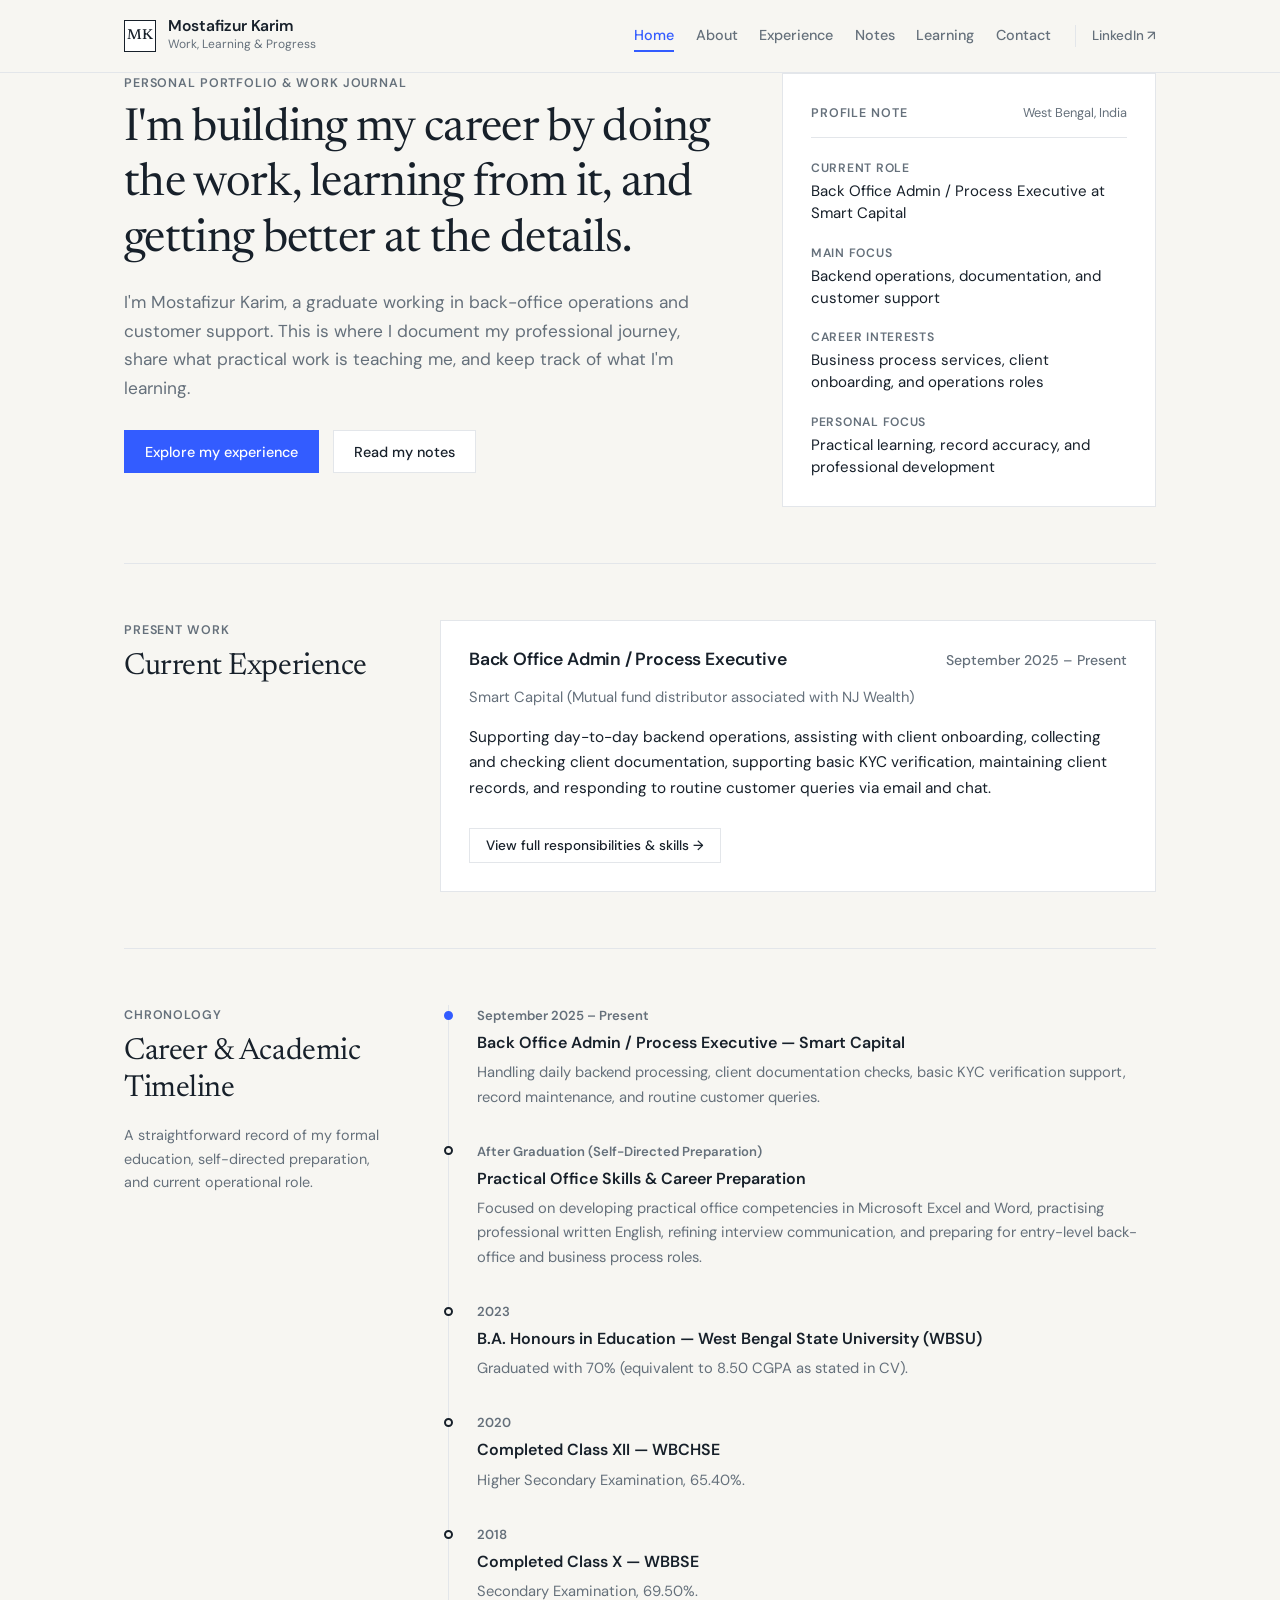
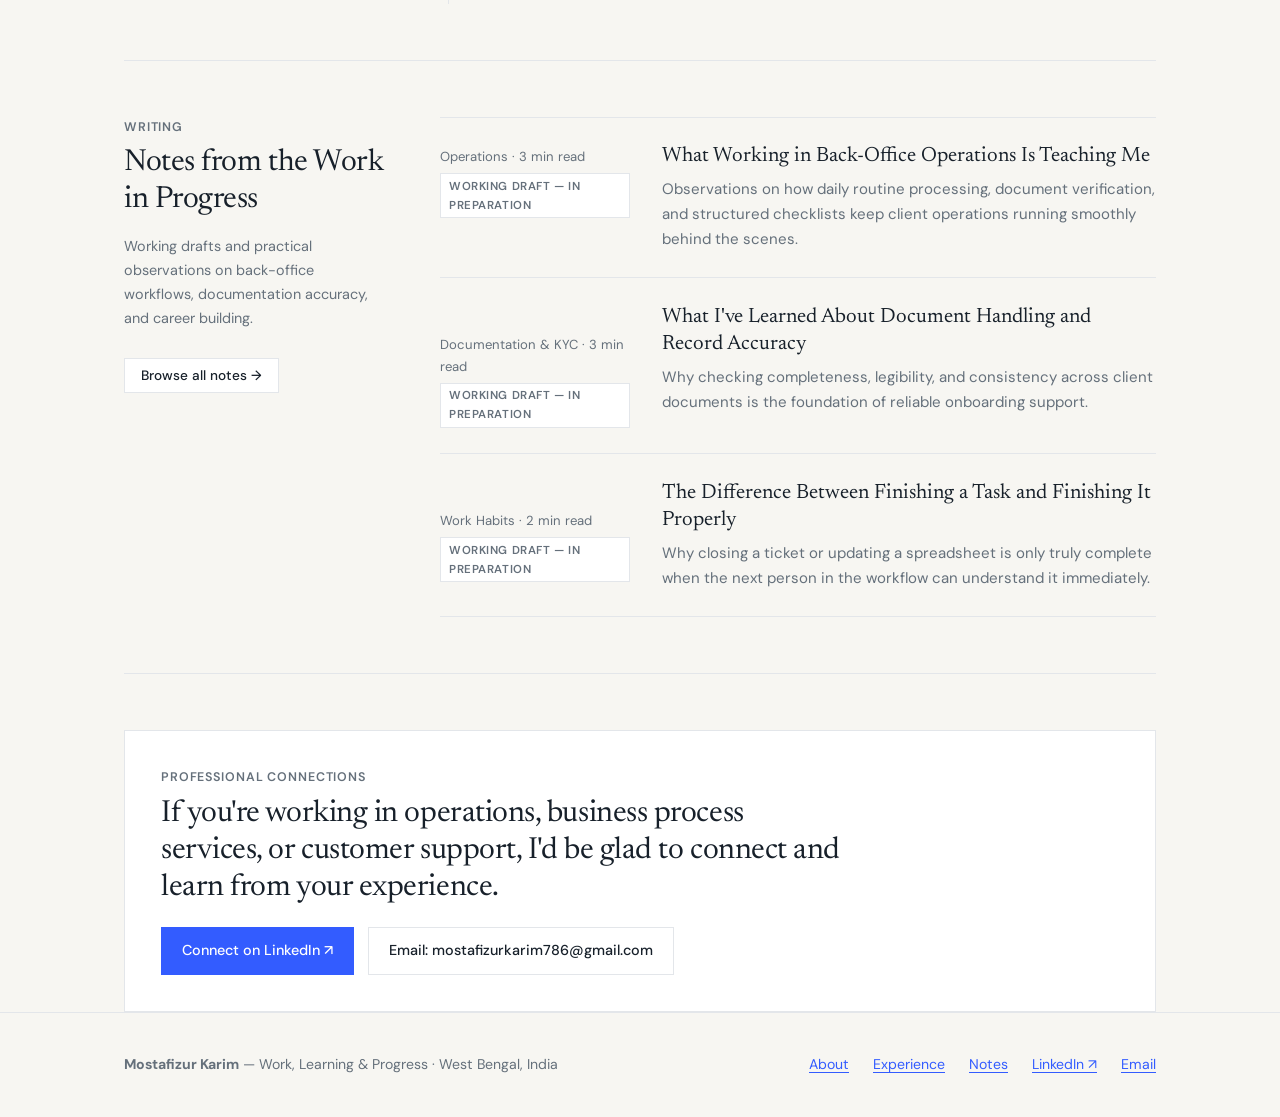
==== index.html @ c67b6f8f "Create index.html" ====
<!DOCTYPE html>
<html lang="en">
<head>
  <meta charset="UTF-8">
  <meta name="viewport" content="width=device-width, initial-scale=1.0">
  <title>Mostafizur Karim | Work, Learning & Progress</title>
  <meta name="description" content="Personal portfolio, career journal, and learning log of Mostafizur Karim — Back Office Admin & Process Executive specializing in backend operations, documentation, KYC support, and customer communication.">
  
  <!-- Open Graph / Social Sharing Metadata -->
  <meta property="og:type" content="website">
  <meta property="og:title" content="Mostafizur Karim | Work, Learning & Progress">
  <meta property="og:description" content="Building a career through practical work, continuous learning, and attention to detail in back-office operations and customer support.">
  <meta name="author" content="Mostafizur Karim">

  <!-- Editorial Typography: DM Sans (UI/Body) & Newsreader (Editorial Headings) -->
  <link rel="preconnect" href="https://fonts.googleapis.com">
  <link rel="preconnect" href="https://fonts.gstatic.com" crossorigin>
  <link href="https://fonts.googleapis.com/css2?family=DM+Sans:ital,opsz,wght@0,9..40,400;0,9..40,500;0,9..40,600;1,9..40,400&family=Newsreader:ital,opsz,wght@0,6..72,400;0,6..72,500;1,6..72,400&display=swap" rel="stylesheet">

  <style>
    /* ==========================================================================
       1. DESIGN SYSTEM & TOKENS
       ========================================================================== */
    :root {
      --bg-paper: #F7F6F2;
      --surface-white: #FFFFFF;
      --ink-primary: #17202A;
      --ink-muted: #65707B;
      --accent-cobalt: #335CFF;
      --accent-cobalt-hover: #2447D4;
      --border-subtle: #E3E6EA;

      --font-sans: 'DM Sans', -apple-system, BlinkMacSystemFont, "Segoe UI", Roboto, sans-serif;
      --font-serif: 'Newsreader', Georgia, Cambria, "Times New Roman", serif;

      --max-width-grid: 1080px;
      --max-width-prose: 660px;
    }

    *, *::before, *::after {
      box-sizing: border-box;
      margin: 0;
      padding: 0;
    }

    html {
      font-size: 16px;
      scroll-behavior: smooth;
      background-color: var(--bg-paper);
      color: var(--ink-primary);
      font-family: var(--font-sans);
      line-height: 1.65;
      -webkit-font-smoothing: antialiased;
    }

    @media (prefers-reduced-motion: reduce) {
      html { scroll-behavior: auto; }
      *, *::before, *::after { transition: none !important; animation: none !important; }
    }

    body {
      min-height: 100vh;
      display: flex;
      flex-direction: column;
    }

    /* ==========================================================================
       2. TYPOGRAPHY & HIERARCHY
       ========================================================================== */
    h1, h2, h3, .serif-heading {
      font-family: var(--font-serif);
      font-weight: 400;
      color: var(--ink-primary);
      line-height: 1.22;
      letter-spacing: -0.015em;
    }

    h1 {
      font-size: clamp(2rem, 3.8vw, 2.85rem);
      margin-bottom: 1.25rem;
    }

    h2 {
      font-size: clamp(1.45rem, 2.5vw, 1.9rem);
      margin-bottom: 1rem;
    }

    h3 {
      font-family: var(--font-sans);
      font-size: 1.1rem;
      font-weight: 600;
      letter-spacing: -0.01em;
      margin-bottom: 0.5rem;
    }

    p {
      margin-bottom: 1.2rem;
      color: var(--ink-primary);
    }

    .text-muted {
      color: var(--ink-muted);
    }

    .meta-label {
      font-family: var(--font-sans);
      font-size: 0.78rem;
      font-weight: 600;
      text-transform: uppercase;
      letter-spacing: 0.07em;
      color: var(--ink-muted);
      display: block;
      margin-bottom: 0.5rem;
    }

    a {
      color: var(--accent-cobalt);
      text-decoration: underline;
      text-underline-offset: 3px;
      text-decoration-thickness: 1px;
      transition: color 0.15s ease;
    }

    a:hover, a:focus-visible {
      color: var(--accent-cobalt-hover);
    }

    /* ==========================================================================
       3. LAYOUT & EDITORIAL GRID
       ========================================================================== */
    .container {
      width: 100%;
      max-width: var(--max-width-grid);
      margin: 0 auto;
      padding: 0 1.5rem;
    }

    .prose-container {
      max-width: var(--max-width-prose);
    }

    .section-divider {
      border: 0;
      border-top: 1px solid var(--border-subtle);
      margin: 3.5rem 0;
    }

    .editorial-grid-2col {
      display: grid;
      grid-template-columns: 1fr;
      gap: 2.5rem;
    }

    .editorial-asymmetric {
      display: grid;
      grid-template-columns: 1fr;
      gap: 2rem;
    }

    @media (min-width: 820px) {
      .editorial-grid-2col {
        grid-template-columns: 1.35fr 0.85fr;
        gap: 4rem;
        align-items: start;
      }
      .editorial-asymmetric {
        grid-template-columns: 260px 1fr;
        gap: 3.5rem;
      }
    }

    /* ==========================================================================
       4. HEADER & NAVIGATION
       ========================================================================== */
    .site-header {
      border-bottom: 1px solid var(--border-subtle);
      background-color: var(--bg-paper);
      position: sticky;
      top: 0;
      z-index: 50;
    }

    .nav-wrapper {
      display: flex;
      align-items: center;
      justify-content: space-between;
      height: 4.5rem;
    }

    .wordmark {
      display: flex;
      align-items: center;
      gap: 0.75rem;
      text-decoration: none;
      color: var(--ink-primary);
    }

    .wordmark-monogram {
      width: 2rem;
      height: 2rem;
      border: 1px solid var(--ink-primary);
      display: inline-flex;
      align-items: center;
      justify-content: center;
      font-family: var(--font-serif);
      font-size: 0.9rem;
      font-weight: 500;
      background-color: var(--surface-white);
      color: var(--ink-primary);
    }

    .wordmark-text {
      display: flex;
      flex-direction: column;
    }

    .wordmark-name {
      font-weight: 600;
      font-size: 0.98rem;
      line-height: 1.1;
      color: var(--ink-primary);
    }

    .wordmark-sub {
      font-size: 0.75rem;
      color: var(--ink-muted);
    }

    .primary-nav {
      display: flex;
      align-items: center;
      gap: 1.5rem;
    }

    .nav-list {
      display: flex;
      list-style: none;
      gap: 1.35rem;
      align-items: center;
    }

    .nav-link {
      background: none;
      border: none;
      font-family: var(--font-sans);
      font-size: 0.9rem;
      font-weight: 500;
      color: var(--ink-muted);
      cursor: pointer;
      padding: 0.35rem 0;
      text-decoration: none;
      border-bottom: 2px solid transparent;
      transition: color 0.15s ease, border-color 0.15s ease;
    }

    .nav-link:hover,
    .nav-link:focus-visible {
      color: var(--ink-primary);
    }

    .nav-link.active {
      color: var(--accent-cobalt);
      border-bottom-color: var(--accent-cobalt);
    }

    .nav-external {
      font-size: 0.84rem;
      font-weight: 500;
      color: var(--ink-muted);
      text-decoration: none;
      padding-left: 1rem;
      border-left: 1px solid var(--border-subtle);
    }

    .nav-external:hover {
      color: var(--accent-cobalt);
    }

    .mobile-menu-btn {
      display: none;
      background: transparent;
      border: 1px solid var(--border-subtle);
      padding: 0.45rem 0.75rem;
      font-family: var(--font-sans);
      font-size: 0.85rem;
      color: var(--ink-primary);
      cursor: pointer;
      background-color: var(--surface-white);
    }

    @media (max-width: 819px) {
      .mobile-menu-btn {
        display: inline-block;
      }
      .primary-nav {
        display: none;
        position: absolute;
        top: 4.5rem;
        left: 0;
        right: 0;
        background-color: var(--surface-white);
        border-bottom: 1px solid var(--border-subtle);
        padding: 1.25rem 1.5rem;
        flex-direction: column;
        align-items: flex-start;
        gap: 1rem;
      }
      .primary-nav.open {
        display: flex;
      }
      .nav-list {
        flex-direction: column;
        align-items: flex-start;
        gap: 0.75rem;
        width: 100%;
      }
      .nav-external {
        padding-left: 0;
        border-left: none;
        padding-top: 0.75rem;
        border-top: 1px solid var(--border-subtle);
        width: 100%;
      }
    }

    /* ==========================================================================
       5. BUTTONS & CONTROLS
       ========================================================================== */
    .btn-group {
      display: flex;
      flex-wrap: wrap;
      gap: 0.85rem;
      margin-top: 1.75rem;
    }

    .btn {
      display: inline-flex;
      align-items: center;
      justify-content: center;
      font-family: var(--font-sans);
      font-size: 0.9rem;
      font-weight: 500;
      padding: 0.7rem 1.25rem;
      cursor: pointer;
      text-decoration: none;
      border: 1px solid transparent;
      transition: background-color 0.15s ease, color 0.15s ease, border-color 0.15s ease;
    }

    .btn-primary {
      background-color: var(--accent-cobalt);
      color: var(--surface-white);
    }

    .btn-primary:hover, .btn-primary:focus-visible {
      background-color: var(--accent-cobalt-hover);
      color: var(--surface-white);
    }

    .btn-secondary {
      background-color: var(--surface-white);
      color: var(--ink-primary);
      border-color: var(--border-subtle);
    }

    .btn-secondary:hover, .btn-secondary:focus-visible {
      border-color: var(--ink-primary);
      color: var(--ink-primary);
    }

    /* ==========================================================================
       6. EDITORIAL COMPONENTS (PANELS, TIMELINES, LISTS)
       ========================================================================== */
    main {
      flex: 1;
      padding: 3.5rem 0 5rem;
    }

    .page-view {
      display: none;
    }

    .page-view.active {
      display: block;
    }

    /* Profile Note Panel (Hero Right Column) */
    .profile-note-panel {
      background-color: var(--surface-white);
      border: 1px solid var(--border-subtle);
      padding: 1.75rem;
    }

    .profile-note-header {
      display: flex;
      justify-content: space-between;
      align-items: baseline;
      border-bottom: 1px solid var(--border-subtle);
      padding-bottom: 0.85rem;
      margin-bottom: 1.25rem;
    }

    .definition-list {
      display: grid;
      gap: 1.1rem;
    }

    .definition-item dt {
      font-size: 0.76rem;
      text-transform: uppercase;
      letter-spacing: 0.06em;
      color: var(--ink-muted);
      font-weight: 600;
      margin-bottom: 0.2rem;
    }

    .definition-item dd {
      font-size: 0.94rem;
      color: var(--ink-primary);
      line-height: 1.45;
    }

    /* Timeline List */
    .timeline-list {
      list-style: none;
      border-left: 1px solid var(--border-subtle);
      margin-left: 0.5rem;
      padding-left: 1.75rem;
    }

    .timeline-item {
      position: relative;
      padding-bottom: 2rem;
    }

    .timeline-item:last-child {
      padding-bottom: 0;
    }

    .timeline-item::before {
      content: "";
      position: absolute;
      left: -2.06rem;
      top: 0.35rem;
      width: 9px;
      height: 9px;
      background-color: var(--bg-paper);
      border: 2px solid var(--ink-primary);
      border-radius: 50%;
    }

    .timeline-item.current::before {
      background-color: var(--accent-cobalt);
      border-color: var(--accent-cobalt);
    }

    .timeline-period {
      font-size: 0.82rem;
      font-weight: 600;
      color: var(--ink-muted);
      display: block;
      margin-bottom: 0.2rem;
    }

    .timeline-title {
      font-weight: 600;
      font-size: 1rem;
      color: var(--ink-primary);
      margin-bottom: 0.25rem;
    }

    /* Editorial Article / Note List */
    .editorial-list {
      list-style: none;
      border-top: 1px solid var(--border-subtle);
    }

    .editorial-list-item {
      border-bottom: 1px solid var(--border-subtle);
      padding: 1.6rem 0;
      display: grid;
      grid-template-columns: 1fr;
      gap: 0.5rem;
    }

    @media (min-width: 720px) {
      .editorial-list-item {
        grid-template-columns: 190px 1fr;
        gap: 2rem;
        align-items: baseline;
      }
    }

    .note-meta {
      font-size: 0.82rem;
      color: var(--ink-muted);
    }

    .status-badge {
      display: inline-block;
      font-size: 0.72rem;
      font-weight: 600;
      text-transform: uppercase;
      letter-spacing: 0.05em;
      padding: 0.15rem 0.5rem;
      border: 1px solid var(--border-subtle);
      background-color: var(--surface-white);
      color: var(--ink-muted);
      margin-top: 0.35rem;
    }

    .note-title-btn {
      background: none;
      border: none;
      padding: 0;
      text-align: left;
      font-family: var(--font-serif);
      font-size: 1.3rem;
      color: var(--ink-primary);
      cursor: pointer;
      line-height: 1.3;
      margin-bottom: 0.45rem;
      display: inline-block;
    }

    .note-title-btn:hover {
      color: var(--accent-cobalt);
      text-decoration: underline;
      text-underline-offset: 3px;
    }

    /* Structured Grid for Experience Responsibilities */
    .responsibility-grid {
      display: grid;
      grid-template-columns: 1fr;
      gap: 1.25rem;
      margin-top: 1.5rem;
    }

    @media (min-width: 700px) {
      .responsibility-grid {
        grid-template-columns: 1fr 1fr;
      }
    }

    .responsibility-box {
      background-color: var(--surface-white);
      border: 1px solid var(--border-subtle);
      padding: 1.5rem;
    }

    .responsibility-box ul {
      padding-left: 1.1rem;
      margin-top: 0.65rem;
      color: var(--ink-primary);
      font-size: 0.94rem;
    }

    .responsibility-box li {
      margin-bottom: 0.4rem;
    }

    /* Skills Matrix (No Arbitrary Progress Bars) */
    .skills-table {
      width: 100%;
      border-collapse: collapse;
      border-top: 1px solid var(--border-subtle);
      margin-top: 1rem;
    }

    .skills-table th,
    .skills-table td {
      text-align: left;
      padding: 1rem 0;
      border-bottom: 1px solid var(--border-subtle);
      vertical-align: top;
      font-size: 0.95rem;
    }

    .skills-table th {
      width: 32%;
      font-weight: 600;
      color: var(--ink-primary);
      padding-right: 1.5rem;
    }

    /* Learning Log Entries */
    .log-entry {
      background-color: var(--surface-white);
      border: 1px solid var(--border-subtle);
      padding: 1.5rem;
      margin-bottom: 1.25rem;
    }

    .log-entry-header {
      display: flex;
      flex-wrap: wrap;
      justify-content: space-between;
      gap: 0.5rem;
      border-bottom: 1px solid var(--border-subtle);
      padding-bottom: 0.75rem;
      margin-bottom: 1rem;
    }

    /* Footer */
    .site-footer {
      border-top: 1px solid var(--border-subtle);
      padding: 2.5rem 0;
      font-size: 0.88rem;
      color: var(--ink-muted);
      background-color: var(--bg-paper);
    }

    .footer-inner {
      display: flex;
      flex-wrap: wrap;
      justify-content: space-between;
      align-items: center;
      gap: 1rem;
    }

    .footer-links {
      display: flex;
      gap: 1.5rem;
      list-style: none;
    }
  </style>
</head>
<body>

  <!-- ========================================================================
       TOP NAVIGATION
       ======================================================================== -->
  <header class="site-header">
    <div class="container nav-wrapper">
      <a href="#home" class="wordmark" onclick="navigateTo('home', event)">
        <span class="wordmark-monogram" aria-hidden="true">MK</span>
        <span class="wordmark-text">
          <span class="wordmark-name">Mostafizur Karim</span>
          <span class="wordmark-sub">Work, Learning &amp; Progress</span>
        </span>
      </a>

      <button class="mobile-menu-btn" id="mobileMenuBtn" aria-expanded="false" aria-controls="primaryNav">
        Menu
      </button>

      <nav class="primary-nav" id="primaryNav" aria-label="Main Navigation">
        <ul class="nav-list">
          <li><button class="nav-link active" data-target="home" onclick="navigateTo('home')">Home</button></li>
          <li><button class="nav-link" data-target="about" onclick="navigateTo('about')">About</button></li>
          <li><button class="nav-link" data-target="experience" onclick="navigateTo('experience')">Experience</button></li>
          <li><button class="nav-link" data-target="notes" onclick="navigateTo('notes')">Notes</button></li>
          <li><button class="nav-link" data-target="learning" onclick="navigateTo('learning')">Learning</button></li>
          <li><button class="nav-link" data-target="contact" onclick="navigateTo('contact')">Contact</button></li>
        </ul>
        <a href="https://www.linkedin.com/in/mostafizurx/" target="_blank" rel="noopener noreferrer" class="nav-external">
          LinkedIn &#8599;
        </a>
      </nav>
    </div>
  </header>

  <main class="container">

    <!-- ======================================================================
         1. HOMEPAGE VIEW
         ====================================================================== -->
    <section id="view-home" class="page-view active" aria-labelledby="home-heading">
      <div class="editorial-grid-2col">
        <div>
          <span class="meta-label">Personal Portfolio &amp; Work Journal</span>
          <h1 id="home-heading">I'm building my career by doing the work, learning from it, and getting better at the details.</h1>
          <p class="text-muted" style="font-size: 1.08rem;">
            I'm Mostafizur Karim, a graduate working in back-office operations and customer support. This is where I document my professional journey, share what practical work is teaching me, and keep track of what I'm learning.
          </p>
          <div class="btn-group">
            <button class="btn btn-primary" onclick="navigateTo('experience')">Explore my experience</button>
            <button class="btn btn-secondary" onclick="navigateTo('notes')">Read my notes</button>
          </div>
        </div>

        <!-- Current Focus Panel -->
        <aside class="profile-note-panel" aria-label="Current Professional Focus">
          <div class="profile-note-header">
            <span class="meta-label" style="margin-bottom: 0;">Profile Note</span>
            <span style="font-size: 0.8rem; color: var(--ink-muted);">West Bengal, India</span>
          </div>
          <dl class="definition-list">
            <div class="definition-item">
              <dt>Current Role</dt>
              <dd>Back Office Admin / Process Executive at Smart Capital</dd>
            </div>
            <div class="definition-item">
              <dt>Main Focus</dt>
              <dd>Backend operations, documentation, and customer support</dd>
            </div>
            <div class="definition-item">
              <dt>Career Interests</dt>
              <dd>Business process services, client onboarding, and operations roles</dd>
            </div>
            <div class="definition-item">
              <dt>Personal Focus</dt>
              <dd>Practical learning, record accuracy, and professional development</dd>
            </div>
          </dl>
        </aside>
      </div>

      <hr class="section-divider">

      <!-- Experience Preview -->
      <div class="editorial-asymmetric">
        <div>
          <span class="meta-label">Present Work</span>
          <h2>Current Experience</h2>
        </div>
        <div>
          <div style="background: var(--surface-white); border: 1px solid var(--border-subtle); padding: 1.75rem;">
            <div style="display: flex; justify-content: space-between; flex-wrap: wrap; gap: 0.5rem; margin-bottom: 0.75rem;">
              <h3 style="margin-bottom: 0;">Back Office Admin / Process Executive</h3>
              <span class="text-muted" style="font-size: 0.88rem; font-weight: 500;">September 2025 – Present</span>
            </div>
            <p class="text-muted" style="font-size: 0.92rem; margin-bottom: 1rem;">
              Smart Capital (Mutual fund distributor associated with NJ Wealth)
            </p>
            <p style="font-size: 0.96rem;">
              Supporting day-to-day backend operations, assisting with client onboarding, collecting and checking client documentation, supporting basic KYC verification, maintaining client records, and responding to routine customer queries via email and chat.
            </p>
            <button class="btn btn-secondary" style="margin-top: 0.5rem; padding: 0.5rem 1rem; font-size: 0.85rem;" onclick="navigateTo('experience')">
              View full responsibilities &amp; skills &rarr;
            </button>
          </div>
        </div>
      </div>

      <hr class="section-divider">

      <!-- Career & Learning Timeline -->
      <div class="editorial-asymmetric">
        <div>
          <span class="meta-label">Chronology</span>
          <h2>Career &amp; Academic Timeline</h2>
          <p class="text-muted" style="font-size: 0.9rem;">
            A straightforward record of my formal education, self-directed preparation, and current operational role.
          </p>
        </div>
        <div>
          <ol class="timeline-list">
            <li class="timeline-item current">
              <span class="timeline-period">September 2025 – Present</span>
              <div class="timeline-title">Back Office Admin / Process Executive — Smart Capital</div>
              <p class="text-muted" style="font-size: 0.92rem; margin-bottom: 0;">
                Handling daily backend processing, client documentation checks, basic KYC verification support, record maintenance, and routine customer queries.
              </p>
            </li>
            <li class="timeline-item">
              <span class="timeline-period">After Graduation (Self-Directed Preparation)</span>
              <div class="timeline-title">Practical Office Skills &amp; Career Preparation</div>
              <p class="text-muted" style="font-size: 0.92rem; margin-bottom: 0;">
                Focused on developing practical office competencies in Microsoft Excel and Word, practising professional written English, refining interview communication, and preparing for entry-level back-office and business process roles.
              </p>
            </li>
            <li class="timeline-item">
              <span class="timeline-period">2023</span>
              <div class="timeline-title">B.A. Honours in Education — West Bengal State University (WBSU)</div>
              <p class="text-muted" style="font-size: 0.92rem; margin-bottom: 0;">
                Graduated with 70% (equivalent to 8.50 CGPA as stated in CV).
              </p>
            </li>
            <li class="timeline-item">
              <span class="timeline-period">2020</span>
              <div class="timeline-title">Completed Class XII — WBCHSE</div>
              <p class="text-muted" style="font-size: 0.92rem; margin-bottom: 0;">
                Higher Secondary Examination, 65.40%.
              </p>
            </li>
            <li class="timeline-item">
              <span class="timeline-period">2018</span>
              <div class="timeline-title">Completed Class X — WBBSE</div>
              <p class="text-muted" style="font-size: 0.92rem; margin-bottom: 0;">
                Secondary Examination, 69.50%.
              </p>
            </li>
          </ol>
        </div>
      </div>

      <hr class="section-divider">

      <!-- Latest Working Notes Preview -->
      <div class="editorial-asymmetric">
        <div>
          <span class="meta-label">Writing</span>
          <h2>Notes from the Work in Progress</h2>
          <p class="text-muted" style="font-size: 0.9rem;">
            Working drafts and practical observations on back-office workflows, documentation accuracy, and career building.
          </p>
          <button class="btn btn-secondary" style="margin-top: 0.5rem; padding: 0.5rem 1rem; font-size: 0.85rem;" onclick="navigateTo('notes')">
            Browse all notes &rarr;
          </button>
        </div>
        <div>
          <ul class="editorial-list" id="home-notes-list"></ul>
        </div>
      </div>

      <hr class="section-divider">

      <!-- Closing Invitation -->
      <div style="background: var(--surface-white); border: 1px solid var(--border-subtle); padding: 2.25rem;">
        <span class="meta-label">Professional Connections</span>
        <h2 style="max-width: 680px; margin-bottom: 0.85rem;">
          If you're working in operations, business process services, or customer support, I'd be glad to connect and learn from your experience.
        </h2>
        <div class="btn-group" style="margin-top: 1.25rem;">
          <a href="https://www.linkedin.com/in/mostafizurx/" target="_blank" rel="noopener noreferrer" class="btn btn-primary">
            Connect on LinkedIn &#8599;
          </a>
          <a href="mailto:mostafizurkarim786@gmail.com" class="btn btn-secondary">
            Email: mostafizurkarim786@gmail.com
          </a>
        </div>
      </div>
    </section>

    <!-- ======================================================================
         2. ABOUT PAGE VIEW
         ====================================================================== -->
    <section id="view-about" class="page-view" aria-labelledby="about-heading">
      <div class="prose-container">
        <span class="meta-label">About &amp; Career Story</span>
        <h1 id="about-heading">Building a career through practical work, continuous learning, and attention to detail.</h1>
        <p class="text-muted" style="font-size: 1.08rem; border-left: 2px solid var(--accent-cobalt); padding-left: 1rem; margin: 1.75rem 0;">
          "I am building my career through practical work, continuous learning, and attention to detail. My journey is still developing, and I want to document it honestly."
        </p>

        <h2 style="margin-top: 2.5rem;">Where I Started</h2>
        <p>
          I grew up and studied in West Bengal, India. I completed my Class X board examinations under WBBSE in 2018 (69.50%) and my Class XII examinations under WBCHSE in 2020 (65.40%). In 2023, I graduated with a B.A. Honours in Education from West Bengal State University (WBSU), achieving 70% (equivalent to an 8.50 CGPA as stated on my CV).
        </p>
        <p>
          Studying Education helped me understand how information is structured, explained, and communicated clearly. However, when I finished university, I knew that a degree alone does not automatically translate into workplace readiness. I needed practical, repeatable office skills that teams rely on every day.
        </p>

        <h2 style="margin-top: 2.25rem;">Learning Beyond the Classroom</h2>
        <p>
          After graduating in 2023, I used the time available to me to focus on practical self-improvement rather than waiting passively. I worked on strengthening my command of Microsoft Excel and Word, organising digital records, and improving my written and spoken professional English.
        </p>
        <p>
          I also spent time studying how entry-level operations and business process services roles function in practice—reworking my CV to reflect real capabilities, practising structured interview responses, and learning how to communicate clearly with recruiters and hiring managers.
        </p>

        <h2 style="margin-top: 2.25rem;">What Practical Work Has Taught Me</h2>
        <p>
          Since September 2025, I have been working as a Back Office Admin / Process Executive at Smart Capital, a mutual fund distributor associated with NJ Wealth. Working in a real operational environment has taught me lessons that only come from handling actual workflows:
        </p>
        <ul style="padding-left: 1.25rem; margin-bottom: 1.25rem;">
          <li style="margin-bottom: 0.5rem;"><strong>Accuracy prevents downstream delays:</strong> Checking a client's documentation or KYC details carefully the first time saves hours of follow-up corrections later.</li>
          <li style="margin-bottom: 0.5rem;"><strong>Consistency matters more than speed alone:</strong> Following standard operational procedures step by step ensures records stay reliable for the entire team.</li>
          <li style="margin-bottom: 0.5rem;"><strong>Clear, calm communication builds trust:</strong> When answering routine customer queries over email or chat, people value straightforward, accurate updates over complicated jargon.</li>
        </ul>

        <h2 style="margin-top: 2.25rem;">What I'm Working Towards</h2>
        <p>
          I am exploring opportunities in back-office operations, business process services (BPS), documentation verification, client onboarding, and customer support. My goal is to join an experienced operational team where I can contribute dependable daily execution, learn established enterprise workflows, and build a stable, long-term career.
        </p>
        <p>
          I created this website to document that process openly—so recruiters, hiring managers, and experienced professionals can see how I think, how I work, and what I am learning along the way.
        </p>
      </div>
    </section>

    <!-- ======================================================================
         3. EXPERIENCE & EDUCATION PAGE VIEW
         ====================================================================== -->
    <section id="view-experience" class="page-view" aria-labelledby="exp-heading">
      <span class="meta-label">Verified Record</span>
      <h1 id="exp-heading">Experience, Skills &amp; Education</h1>
      <p class="text-muted" style="max-width: 680px;">
        A factual overview of my current role, operational responsibilities, practical skills, and academic qualifications.
      </p>

      <hr class="section-divider">

      <!-- Current Role -->
      <div class="editorial-asymmetric">
        <div>
          <span class="meta-label">Current Role</span>
          <h2 style="font-size: 1.4rem;">Smart Capital</h2>
          <p class="text-muted" style="font-size: 0.9rem; margin-bottom: 0.4rem;">
            Mutual fund distributor associated with NJ Wealth
          </p>
          <p style="font-size: 0.88rem; font-weight: 600; color: var(--accent-cobalt);">
            September 2025 – Present
          </p>
        </div>

        <div>
          <h3 style="font-size: 1.3rem; font-family: var(--font-serif); font-weight: 400; margin-bottom: 0.75rem;">
            Back Office Admin / Process Executive
          </h3>
          <p class="text-muted">
            Supporting day-to-day backend administration, client onboarding workflows, documentation checks, and routine customer communication.
          </p>

          <div class="responsibility-grid">
            <div class="responsibility-box">
              <h3>Backend Operations</h3>
              <p class="text-muted" style="font-size: 0.88rem; margin-bottom: 0.5rem;">
                Routine processing and administrative support for the mutual fund distribution business.
              </p>
              <ul>
                <li>Supporting day-to-day backend operations and transaction processing workflows.</li>
                <li>Organising operational information and following established internal checklists.</li>
              </ul>
            </div>

            <div class="responsibility-box">
              <h3>Documentation &amp; Onboarding</h3>
              <p class="text-muted" style="font-size: 0.88rem; margin-bottom: 0.5rem;">
                Helping collect client documents and supporting basic KYC checks and onboarding processes.
              </p>
              <ul>
                <li>Assisting with new client onboarding steps.</li>
                <li>Collecting and checking client documentation for completeness and legibility.</li>
                <li>Supporting basic KYC verification requirements.</li>
              </ul>
            </div>

            <div class="responsibility-box">
              <h3>Customer Communication</h3>
              <p class="text-muted" style="font-size: 0.88rem; margin-bottom: 0.5rem;">
                Handling routine queries through email and chat.
              </p>
              <ul>
                <li>Responding to routine customer queries through email and chat channels.</li>
                <li>Providing clear status updates and basic documentation guidance.</li>
              </ul>
            </div>

            <div class="responsibility-box">
              <h3>Records &amp; Organisation</h3>
              <p class="text-muted" style="font-size: 0.88rem; margin-bottom: 0.5rem;">
                Maintaining and updating client information and records.
              </p>
              <ul>
                <li>Maintaining and updating accurate client records in internal sheets and systems.</li>
                <li>Cross-checking data entries to reduce discrepancies.</li>
              </ul>
            </div>
          </div>
        </div>
      </div>

      <hr class="section-divider">

      <!-- Anonymised Process Example -->
      <div class="editorial-asymmetric">
        <div>
          <span class="meta-label">Workflow Approach</span>
          <h2 style="font-size: 1.4rem;">How I Approach a Standard Verification Task</h2>
          <p class="text-muted" style="font-size: 0.86rem;">
            An anonymised illustration of how I organize routine onboarding and document checks.
          </p>
        </div>
        <div style="background: var(--surface-white); border: 1px solid var(--border-subtle); padding: 1.75rem;">
          <ol style="padding-left: 1.25rem; display: grid; gap: 0.9rem; font-size: 0.95rem;">
            <li>
              <strong>Initial Intake &amp; Checklist Review:</strong> When a new onboarding request arrives, I first verify that all required basic documents are attached before starting data entry.
            </li>
            <li>
              <strong>Detail Cross-Checking:</strong> I compare key fields (such as spelling of names, dates, and identification numbers) across submitted documents to ensure consistency for basic KYC support.
            </li>
            <li>
              <strong>Clear Follow-Up on Missing Items:</strong> If a document is unclear or incomplete, I note the exact missing requirement so the client can be informed clearly in a single email or chat message rather than multiple back-and-forth messages.
            </li>
            <li>
              <strong>Record Updating &amp; Filing:</strong> Once verified, I update the internal tracking record accurately so the next stage of processing can proceed smoothly.
            </li>
          </ol>
        </div>
      </div>

      <hr class="section-divider">

      <!-- Practical Skills & Languages -->
      <div class="editorial-asymmetric">
        <div>
          <span class="meta-label">Capabilities</span>
          <h2 style="font-size: 1.4rem;">Practical Skills &amp; Languages</h2>
        </div>
        <div>
          <table class="skills-table" aria-label="Practical Skills and Languages">
            <tbody>
              <tr>
                <th>Operations &amp; Processing</th>
                <td>Backend data processing, client onboarding support, following standard operational procedures.</td>
              </tr>
              <tr>
                <th>Documentation &amp; KYC</th>
                <td>Document handling and verification, basic KYC support, completeness and accuracy checks.</td>
              </tr>
              <tr>
                <th>Data &amp; Record Management</th>
                <td>Data entry, client record maintenance, information organisation.</td>
              </tr>
              <tr>
                <th>Customer Support</th>
                <td>Email and chat-based customer support for routine queries and status updates.</td>
              </tr>
              <tr>
                <th>Office Tools</th>
                <td>Microsoft Excel, Microsoft Word, general computer operations, and internet research.</td>
              </tr>
              <tr>
                <th>Languages</th>
                <td>
                  <strong>Bengali:</strong> Native &nbsp;|&nbsp;
                  <strong>English:</strong> Working proficiency &nbsp;|&nbsp;
                  <strong>Hindi:</strong> Conversational spoken Hindi
                </td>
              </tr>
            </tbody>
          </table>
        </div>
      </div>

      <hr class="section-divider">

      <!-- Education Section -->
      <div class="editorial-asymmetric">
        <div>
          <span class="meta-label">Academic Background</span>
          <h2 style="font-size: 1.4rem;">Education</h2>
        </div>
        <div>
          <table class="skills-table" aria-label="Academic Qualifications">
            <tbody>
              <tr>
                <th>2023 — B.A. Honours in Education</th>
                <td>
                  <strong>West Bengal State University (WBSU)</strong><br>
                  <span class="text-muted">Score: 70% (equivalent to 8.50 CGPA as stated in CV)</span>
                </td>
              </tr>
              <tr>
                <th>2020 — Class XII (Higher Secondary)</th>
                <td>
                  <strong>West Bengal Council of Higher Secondary Education (WBCHSE)</strong><br>
                  <span class="text-muted">Score: 65.40%</span>
                </td>
              </tr>
              <tr>
                <th>2018 — Class X (Secondary)</th>
                <td>
                  <strong>West Bengal Board of Secondary Education (WBBSE)</strong><br>
                  <span class="text-muted">Score: 69.50%</span>
                </td>
              </tr>
            </tbody>
          </table>
        </div>
      </div>
    </section>

    <!-- ======================================================================
         4. NOTES (BLOG) PAGE VIEW + READER VIEW
         ====================================================================== -->
    <section id="view-notes" class="page-view" aria-labelledby="notes-heading">
      <div id="notes-index-container">
        <span class="meta-label">Personal Blog</span>
        <h1 id="notes-heading">Notes from the Work in Progress</h1>
        <p class="text-muted" style="max-width: 660px;">
          Practical observations, lessons learned, and reflections on back-office operations, documentation accuracy, and early-career development.
        </p>

        <div style="background: var(--surface-white); border: 1px solid var(--border-subtle); padding: 1rem 1.25rem; margin: 1.5rem 0 2.25rem; font-size: 0.88rem; color: var(--ink-muted);">
          <strong>Editorial Transparency Note:</strong> This site is newly launched. The entries below are clearly marked as <em>Working Drafts</em> being prepared for publication. No client data or confidential workplace processes are ever shared here.
        </div>

        <ul class="editorial-list" id="full-notes-list"></ul>
      </div>

      <!-- Individual Article Reader View -->
      <article id="note-reader-container" class="prose-container" style="display: none;" aria-live="polite">
        <button class="btn btn-secondary" style="margin-bottom: 2rem; padding: 0.45rem 0.9rem; font-size: 0.85rem;" onclick="closeNoteReader()">
          &larr; Back to all notes
        </button>
        <div id="note-reader-content"></div>
      </article>
    </section>

    <!-- ======================================================================
         5. LEARNING LOG PAGE VIEW
         ====================================================================== -->
    <section id="view-learning" class="page-view" aria-labelledby="learning-heading">
      <div class="editorial-asymmetric">
        <div>
          <span class="meta-label">Continuous Improvement</span>
          <h1 id="learning-heading" style="font-size: 2rem;">Learning Log</h1>
          <p class="text-muted" style="font-size: 0.92rem;">
            Unlike the longer reflections in my Notes section, this log tracks short, practical entries on skills I am practising, lessons from daily work, and goals for the next stage of my career.
          </p>
        </div>
        <div id="learning-log-container"></div>
      </div>
    </section>

    <!-- ======================================================================
         6. CONTACT PAGE VIEW
         ====================================================================== -->
    <section id="view-contact" class="page-view" aria-labelledby="contact-heading">
      <div class="prose-container">
        <span class="meta-label">Get in Touch</span>
        <h1 id="contact-heading">Contact &amp; Professional Connections</h1>
        <p style="font-size: 1.08rem;">
          I'm open to meaningful professional conversations about back-office operations, business process services, documentation, and customer support. I'm also interested in learning from people with experience in these fields.
        </p>

        <div style="background: var(--surface-white); border: 1px solid var(--border-subtle); padding: 2rem; margin-top: 2rem;">
          <dl class="definition-list">
            <div class="definition-item">
              <dt>Email</dt>
              <dd style="font-size: 1.05rem; font-weight: 500;">
                <a href="mailto:mostafizurkarim786@gmail.com">mostafizurkarim786@gmail.com</a>
              </dd>
            </div>
            <div class="definition-item">
              <dt>LinkedIn</dt>
              <dd style="font-size: 1.05rem; font-weight: 500;">
                <a href="https://www.linkedin.com/in/mostafizurx/" target="_blank" rel="noopener noreferrer">
                  https://www.linkedin.com/in/mostafizurx/ &#8599;
                </a>
              </dd>
            </div>
            <div class="definition-item">
              <dt>Location</dt>
              <dd>West Bengal, India</dd>
            </div>
            <div class="definition-item">
              <dt>Roles of Interest</dt>
              <dd>Back-Office Operations, Business Process Services (BPS), Client Onboarding, Documentation Verification, and Customer Support.</dd>
            </div>
          </dl>
        </div>
      </div>
    </section>

  </main>

  <!-- ========================================================================
       SITE FOOTER
       ======================================================================== -->
  <footer class="site-footer">
    <div class="container footer-inner">
      <div>
        <strong>Mostafizur Karim</strong> &mdash; Work, Learning &amp; Progress · West Bengal, India
      </div>
      <ul class="footer-links">
        <li><a href="#about" onclick="navigateTo('about', event)">About</a></li>
        <li><a href="#experience" onclick="navigateTo('experience', event)">Experience</a></li>
        <li><a href="#notes" onclick="navigateTo('notes', event)">Notes</a></li>
        <li><a href="https://www.linkedin.com/in/mostafizurx/" target="_blank" rel="noopener noreferrer">LinkedIn &#8599;</a></li>
        <li><a href="mailto:mostafizurkarim786@gmail.com">Email</a></li>
      </ul>
    </div>
  </footer>

  <!-- ========================================================================
       CONTENT STORE & APPLICATION SCRIPT (DECOUPLED DATA + VIEW ROUTER)
       ======================================================================== -->
  <script>
    /**
     * 1. DECOUPLED BLOG / NOTES DATA
     * Honesty rule enforced: Clearly marked as Working Drafts without invented publication dates.
     */
    const NOTES_DATA = [
      {
        slug: "what-working-in-back-office-operations-is-teaching-me",
        title: "What Working in Back-Office Operations Is Teaching Me",
        status: "Working Draft — In Preparation",
        category: "Operations",
        readingTime: "3 min read",
        excerpt: "Observations on how daily routine processing, document verification, and structured checklists keep client operations running smoothly behind the scenes.",
        content: `
          <p>Before you work in a back-office role, it is easy to think of administration as simple data entry. Once you are actually responsible for checking documents, updating client records, and supporting onboarding, you realise how much depends on quiet consistency.</p>
          <h2>1. Every field in a record represents a real person's transaction</h2>
          <p>In mutual fund distribution support, a small spelling mismatch or an overlooked KYC requirement does not stay small—it delays onboarding and creates extra work for both the client and the team. Slowing down slightly to verify details on the first pass is always faster than fixing a rejected form later.</p>
          <h2>2. Clear checklists reduce mental fatigue</h2>
          <p>When handling multiple routine requests across email, chat, and document folders, relying on memory alone leads to mistakes. Following a repeatable verification sequence ensures the tenth file of the day gets the same attention as the first.</p>
        `
      },
      {
        slug: "what-ive-learned-about-document-handling-and-record-accuracy",
        title: "What I've Learned About Document Handling and Record Accuracy",
        status: "Working Draft — In Preparation",
        category: "Documentation & KYC",
        readingTime: "3 min read",
        excerpt: "Why checking completeness, legibility, and consistency across client documents is the foundation of reliable onboarding support.",
        content: `
          <p>Supporting basic KYC verification and client onboarding requires a very practical habit: looking at documents with a calm, methodical eye.</p>
          <h2>Checking for completeness before processing</h2>
          <p>One of the most helpful habits I have developed is separating <em>collection</em> from <em>processing</em>. First, I check that every required document is present and clearly readable. Only after confirming completeness do I begin updating records.</p>
          <h2>Communicating missing details clearly</h2>
          <p>When a client needs to resubmit a document, vague messages cause frustration. Stating clearly what is needed and why helps resolve the query in a single exchange.</p>
        `
      },
      {
        slug: "the-difference-between-finishing-a-task-and-finishing-it-properly",
        title: "The Difference Between Finishing a Task and Finishing It Properly",
        status: "Working Draft — In Preparation",
        category: "Work Habits",
        readingTime: "2 min read",
        excerpt: "Why closing a ticket or updating a spreadsheet is only truly complete when the next person in the workflow can understand it immediately.",
        content: `
          <p>In operations and customer support, work is rarely done in isolation. A record you update today will be read by a colleague tomorrow or referenced when a client calls next month.</p>
          <p>Finishing a task quickly might mean typing the minimum information required. Finishing a task <em>properly</em> means formatting the entry cleanly, verifying the reference details, and leaving the record organized so anyone on the team can pick it up without confusion.</p>
        `
      },
      {
        slug: "planned-upcoming-topics",
        title: "Upcoming Topics in My Notebook",
        status: "Planned Outline",
        category: "Career Reflection",
        readingTime: "2 min read",
        excerpt: "Additional reflections currently outlined: improving professional communication, lessons from preparing for my first role, and learning new workflows.",
        content: `
          <p>As I continue documenting my work and learning, I am preparing notes on the following topics:</p>
          <ul style="padding-left: 1.25rem; margin-bottom: 1.25rem;">
            <li>Why Getting the Small Details Right Matters at Work</li>
            <li>What I Learned While Preparing for My First Professional Opportunities</li>
            <li>How I'm Improving My Professional Communication</li>
            <li>What I Wish I Had Understood About Job Hunting Earlier</li>
            <li>Learning a New Workflow Without Knowing Everything in Advance</li>
          </ul>
        `
      }
    ];

    /**
     * 2. DECOUPLED LEARNING LOG DATA
     * Short, dated entries grounded strictly in verified facts from the prompt.
     */
    const LEARNING_LOG_DATA = [
      {
        date: "Current Operational Practice (Sept 2025 – Present)",
        topic: "KYC Documentation & Onboarding Verification",
        explanation: "Practising systematic verification of client onboarding documents and supporting basic KYC checks at Smart Capital.",
        learned: "Learned how to spot common documentation gaps early and maintain clean status tracking across client records."
      },
      {
        date: "Ongoing Workplace Practice",
        topic: "Professional Written Communication (Email & Chat Support)",
        explanation: "Writing clear, polite, and structured responses to routine customer queries through email and chat.",
        learned: "Learned that concise formatting and direct answers reduce follow-up confusion and help clients resolve routine questions faster."
      },
      {
        date: "Ongoing Skill Refinement",
        topic: "Spreadsheet Organisation & Record Maintenance in Microsoft Excel",
        explanation: "Maintaining and updating client information cleanly using Microsoft Excel and Word for daily administrative workflows.",
        learned: "Focused on consistent formatting, careful data entry, and cross-checking rows to prevent record discrepancies."
      },
      {
        date: "Post-Graduation Self-Preparation",
        topic: "CV Structuring, Interview Readiness & Recruiter Communication",
        explanation: "Used self-directed preparation time to refine my CV, practise professional English answers, and understand what operations teams look for.",
        learned: "Learned to present my experience honestly and clearly—focusing on practical tasks and reliability rather than generic buzzwords."
      }
    ];

    /**
     * 3. RENDER FUNCTIONS
     */
    function renderNotesLists() {
      const homeList = document.getElementById('home-notes-list');
      const fullList = document.getElementById('full-notes-list');

      const createNoteItemHTML = (note) => `
        <li class="editorial-list-item">
          <div class="note-meta">
            <div>${note.category} · ${note.readingTime}</div>
            <span class="status-badge">${note.status}</span>
          </div>
          <div>
            <button class="note-title-btn" onclick="openNoteReader('${note.slug}')">
              ${note.title}
            </button>
            <p class="text-muted" style="font-size: 0.94rem; margin-bottom: 0;">
              ${note.excerpt}
            </p>
          </div>
        </li>
      `;

      if (homeList) {
        homeList.innerHTML = NOTES_DATA.slice(0, 3).map(createNoteItemHTML).join('');
      }
      if (fullList) {
        fullList.innerHTML = NOTES_DATA.map(createNoteItemHTML).join('');
      }
    }

    function renderLearningLog() {
      const container = document.getElementById('learning-log-container');
      if (!container) return;

      container.innerHTML = LEARNING_LOG_DATA.map(entry => `
        <article class="log-entry">
          <div class="log-entry-header">
            <strong>${entry.topic}</strong>
            <span class="text-muted" style="font-size: 0.82rem;">${entry.date}</span>
          </div>
          <p style="font-size: 0.95rem; margin-bottom: 0.65rem;">
            <strong>Focus:</strong> ${entry.explanation}
          </p>
          <p class="text-muted" style="font-size: 0.92rem; margin-bottom: 0;">
            <strong>Takeaway:</strong> ${entry.learned}
          </p>
        </article>
      `).join('');
    }

    function openNoteReader(slug) {
      const note = NOTES_DATA.find(n => n.slug === slug);
      if (!note) return;

      navigateTo('notes');
      document.getElementById('notes-index-container').style.display = 'none';
      const readerContainer = document.getElementById('note-reader-container');
      const readerContent = document.getElementById('note-reader-content');

      readerContent.innerHTML = `
        <span class="meta-label">${note.category} · ${note.readingTime} · ${note.status}</span>
        <h1 style="margin-bottom: 1.5rem;">${note.title}</h1>
        <div style="border-top: 1px solid var(--border-subtle); padding-top: 1.5rem;">
          ${note.content}
        </div>
      `;
      readerContainer.style.display = 'block';
      window.scrollTo({ top: 0, behavior: 'smooth' });
    }

    function closeNoteReader() {
      document.getElementById('note-reader-container').style.display = 'none';
      document.getElementById('notes-index-container').style.display = 'block';
    }

    /**
     * 4. ACCESSIBLE NAVIGATION & VIEW ROUTER
     */
    function navigateTo(viewId, event) {
      if (event) event.preventDefault();

      // Hide all views, show target view
      document.querySelectorAll('.page-view').forEach(sec => sec.classList.remove('active'));
      const targetSection = document.getElementById(`view-${viewId}`);
      if (targetSection) {
        targetSection.classList.add('active');
      }

      // Reset note reader if navigating to notes
      if (viewId === 'notes') {
        closeNoteReader();
      }

      // Update active nav link
      document.querySelectorAll('.nav-link').forEach(btn => {
        btn.classList.toggle('active', btn.getAttribute('data-target') === viewId);
      });

      // Close mobile menu if open
      const nav = document.getElementById('primaryNav');
      const menuBtn = document.getElementById('mobileMenuBtn');
      nav.classList.remove('open');
      menuBtn.setAttribute('aria-expanded', 'false');

      window.scrollTo({ top: 0, behavior: 'smooth' });
    }

    // Mobile Menu Toggle
    document.getElementById('mobileMenuBtn').addEventListener('click', function () {
      const nav = document.getElementById('primaryNav');
      const isOpen = nav.classList.toggle('open');
      this.setAttribute('aria-expanded', String(isOpen));
    });

    // Initialize Content on Load
    document.addEventListener('DOMContentLoaded', () => {
      renderNotesLists();
      renderLearningLog();
    });
  </script>
</body>
</html>
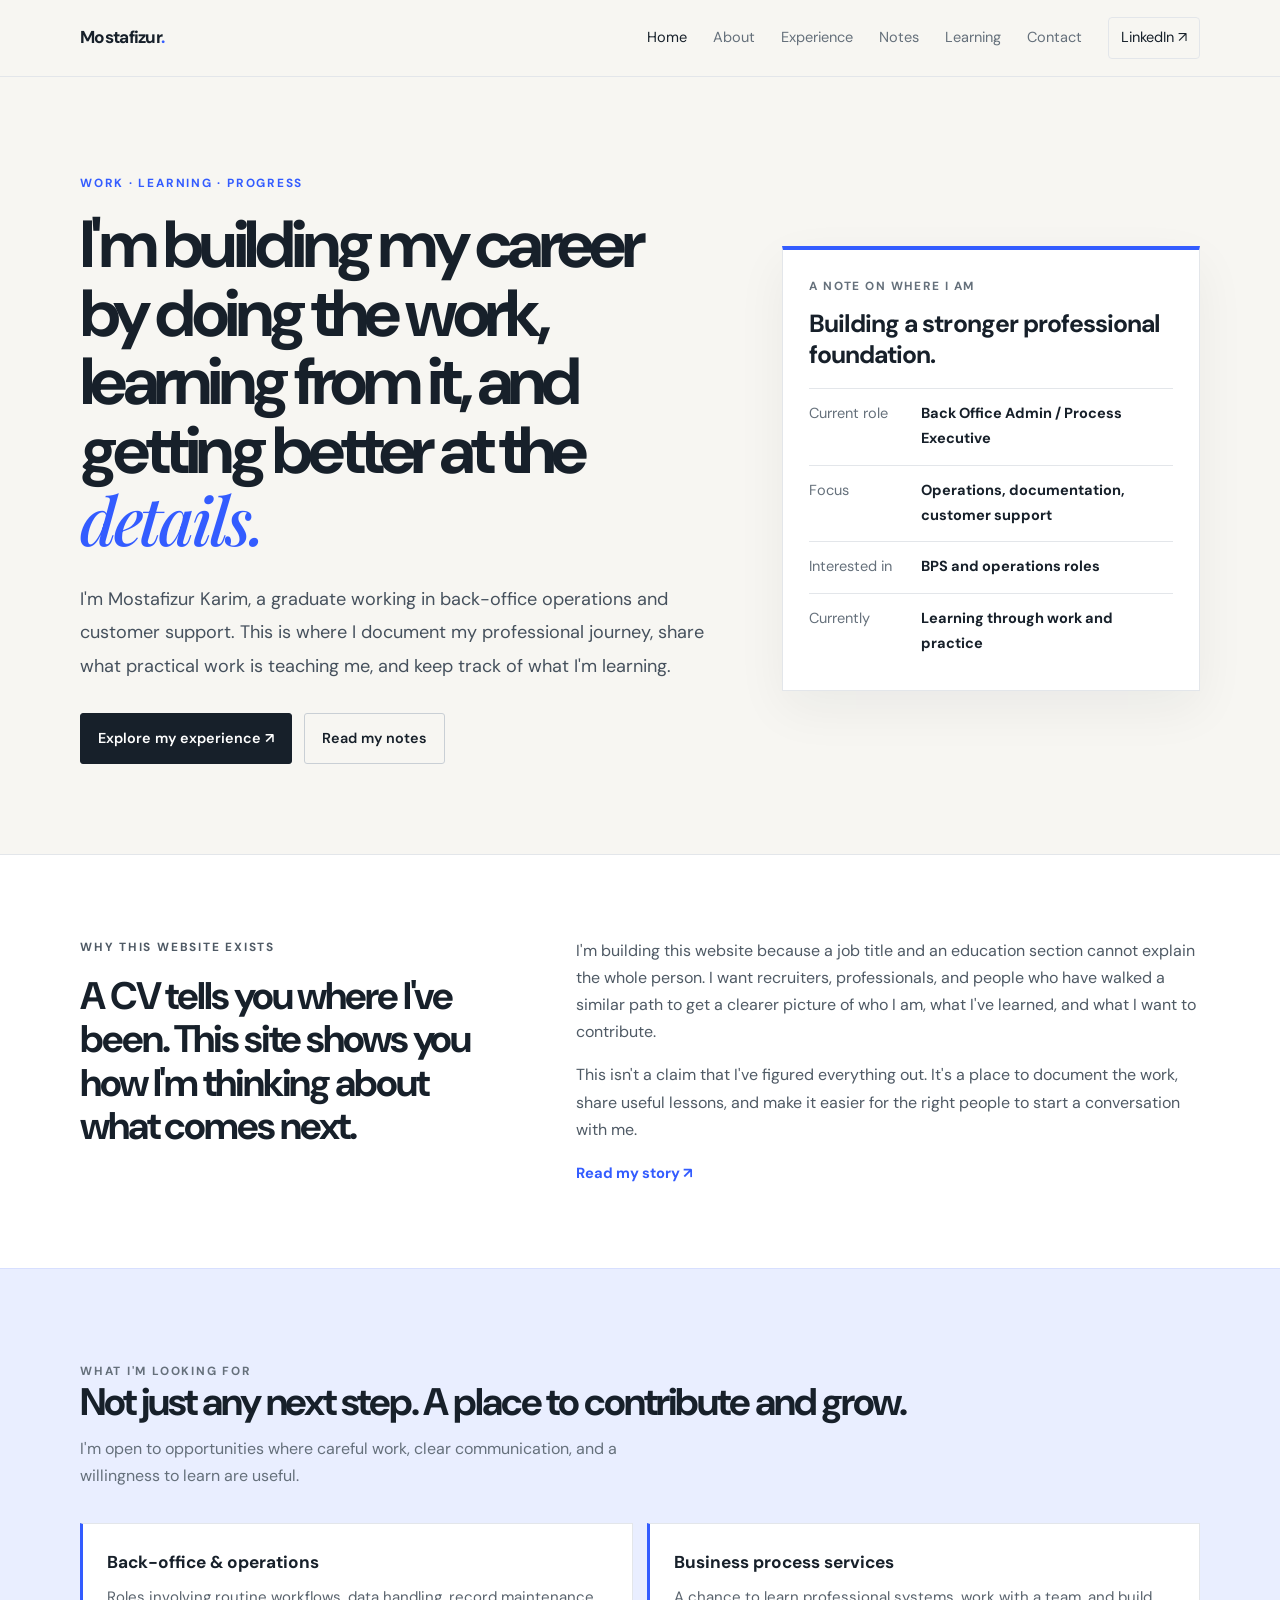
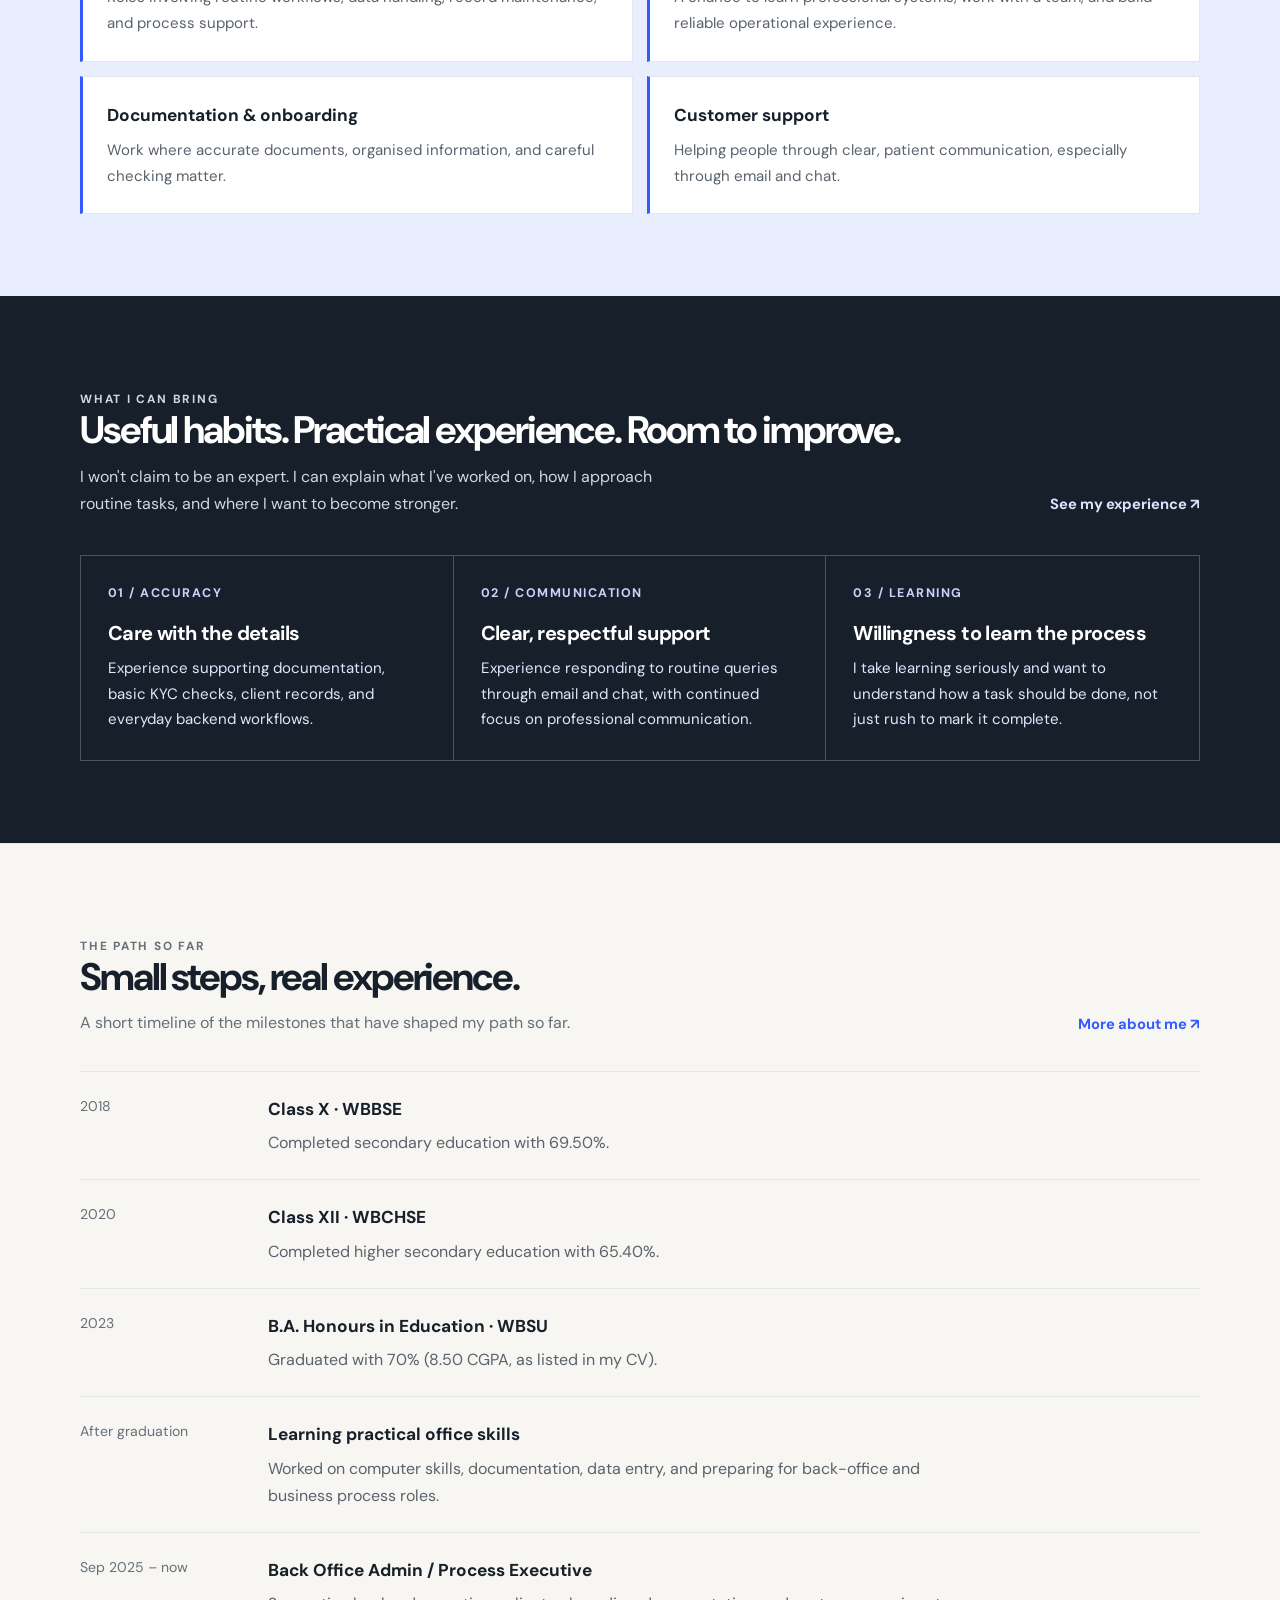
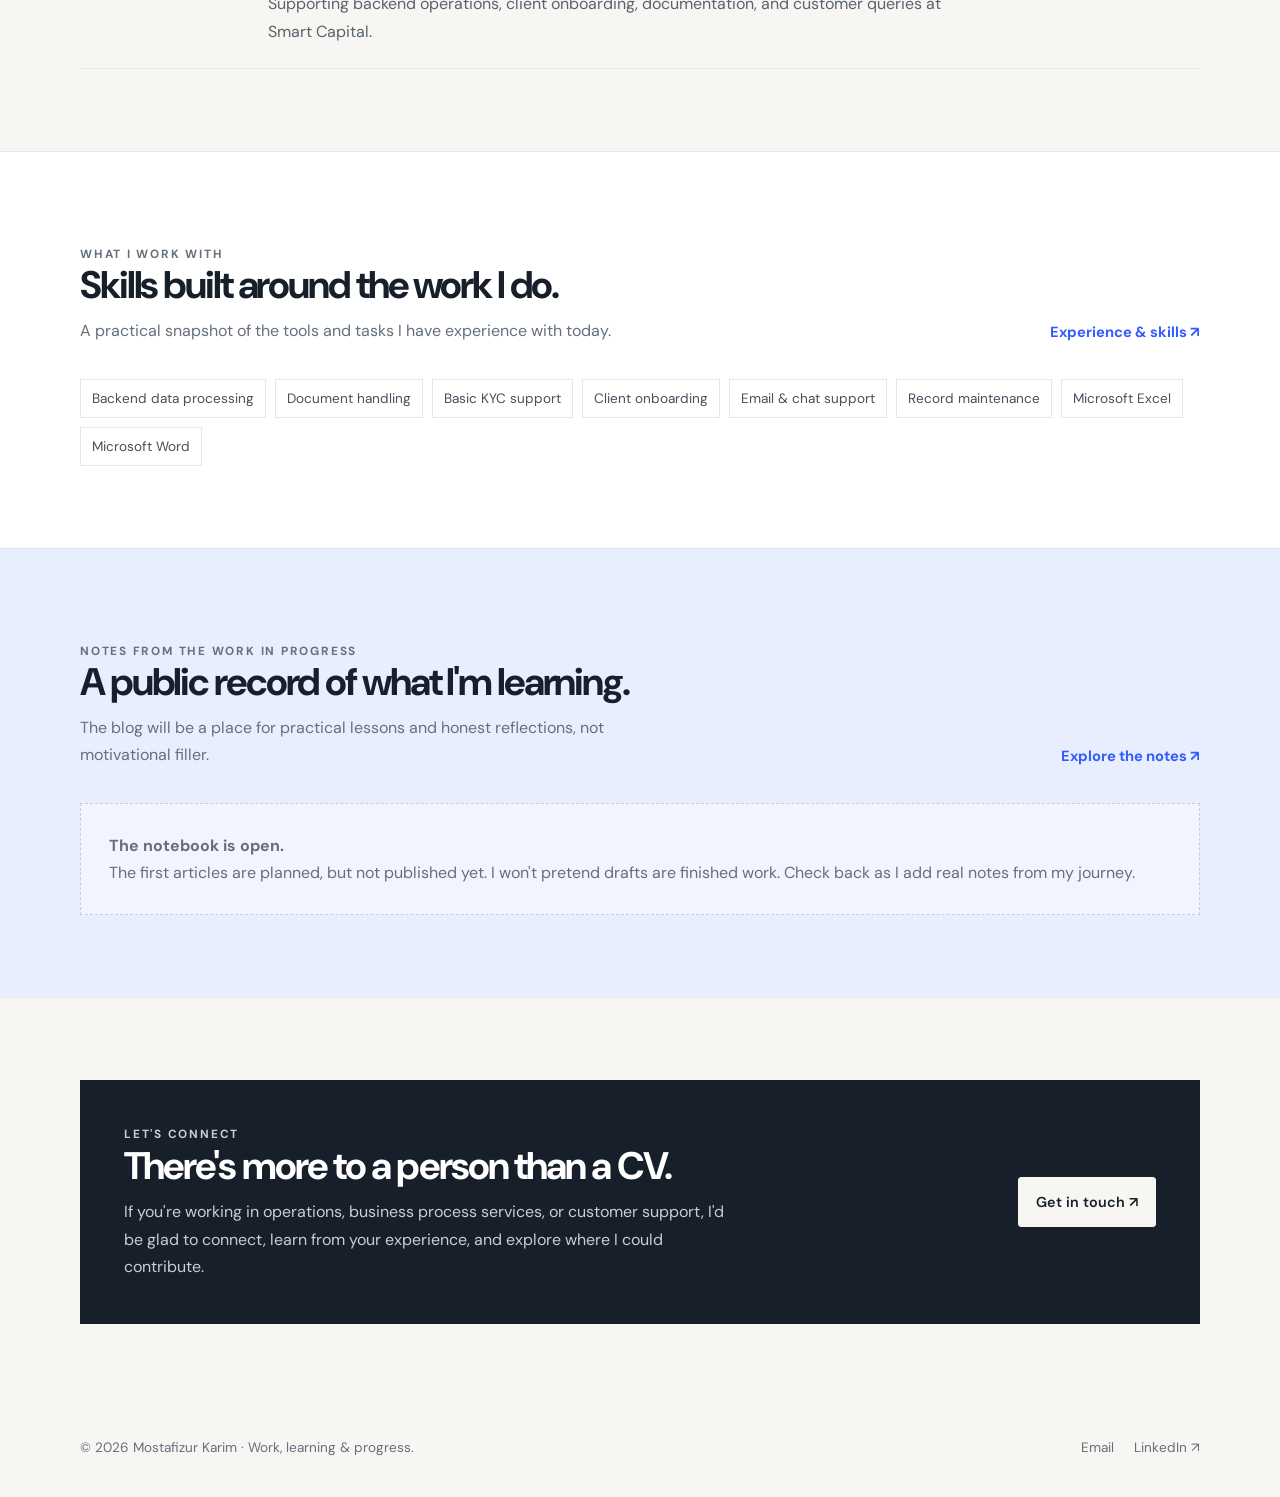
==== commit 07e82af4: "last update today" ====
--- a/index.html
+++ b/index.html
@@ -1,1395 +1,88 @@
-<!DOCTYPE html>
-<html lang="en">
-<head>
-  <meta charset="UTF-8">
-  <meta name="viewport" content="width=device-width, initial-scale=1.0">
-  <title>Mostafizur Karim | Work, Learning & Progress</title>
-  <meta name="description" content="Personal portfolio, career journal, and learning log of Mostafizur Karim — Back Office Admin & Process Executive specializing in backend operations, documentation, KYC support, and customer communication.">
-  
-  <!-- Open Graph / Social Sharing Metadata -->
-  <meta property="og:type" content="website">
-  <meta property="og:title" content="Mostafizur Karim | Work, Learning & Progress">
-  <meta property="og:description" content="Building a career through practical work, continuous learning, and attention to detail in back-office operations and customer support.">
-  <meta name="author" content="Mostafizur Karim">
+<!doctype html>
+<html lang="en"><head><meta charset="utf-8"><meta name="viewport" content="width=device-width,initial-scale=1">
+<title>Home | Mostafizur Karim</title><meta name="description" content="Mostafizur Karim's personal portfolio, professional journey, experience, and learning notes.">
+<meta property="og:title" content="Home | Mostafizur Karim"><meta property="og:description" content="Mostafizur Karim's personal portfolio, professional journey, experience, and learning notes."><meta property="og:type" content="website">
+<link rel="stylesheet" href="assets/style.css"></head><body>
+<header class="site-header"><div class="wrap nav"><a class="brand" href="index.html">Mostafizur<span>.</span></a>
+<button class="menu-toggle" aria-expanded="false" aria-label="Toggle navigation">Menu</button><nav class="nav-links" aria-label="Main navigation"><a class="active" href="index.html">Home</a><a class="" href="about.html">About</a><a class="" href="experience.html">Experience</a><a class="" href="notes.html">Notes</a><a class="" href="learning.html">Learning</a><a class="" href="contact.html">Contact</a><a class="linkedin" href="https://www.linkedin.com/in/mostafizurx/" target="_blank" rel="noopener noreferrer">LinkedIn ↗</a></nav></div></header>
+<main>
 
-  <!-- Editorial Typography: DM Sans (UI/Body) & Newsreader (Editorial Headings) -->
-  <link rel="preconnect" href="https://fonts.googleapis.com">
-  <link rel="preconnect" href="https://fonts.gstatic.com" crossorigin>
-  <link href="https://fonts.googleapis.com/css2?family=DM+Sans:ital,opsz,wght@0,9..40,400;0,9..40,500;0,9..40,600;1,9..40,400&family=Newsreader:ital,opsz,wght@0,6..72,400;0,6..72,500;1,6..72,400&display=swap" rel="stylesheet">
+<section class="wrap hero">
+  <div>
+    <p class="eyebrow">Work · Learning · Progress</p>
+    <h1>I'm building my career by doing the work, learning from it, and getting better at the <em>details.</em></h1>
+    <p class="lead">I'm Mostafizur Karim, a graduate working in back-office operations and customer support. This is where I document my professional journey, share what practical work is teaching me, and keep track of what I'm learning.</p>
+    <div class="actions"><a class="button" href="experience.html">Explore my experience ↗</a><a class="button secondary" href="notes.html">Read my notes</a></div>
+  </div>
+  <aside class="focus-note">
+    <div class="note-label">A note on where I am</div><h2>Building a stronger professional foundation.</h2>
+    <div class="focus-row"><span>Current role</span><strong>Back Office Admin / Process Executive</strong></div>
+    <div class="focus-row"><span>Focus</span><strong>Operations, documentation, customer support</strong></div>
+    <div class="focus-row"><span>Interested in</span><strong>BPS and operations roles</strong></div>
+    <div class="focus-row"><span>Currently</span><strong>Learning through work and practice</strong></div>
+  </aside>
+</section>
 
-  <style>
-    /* ==========================================================================
-       1. DESIGN SYSTEM & TOKENS
-       ========================================================================== */
-    :root {
-      --bg-paper: #F7F6F2;
-      --surface-white: #FFFFFF;
-      --ink-primary: #17202A;
-      --ink-muted: #65707B;
-      --accent-cobalt: #335CFF;
-      --accent-cobalt-hover: #2447D4;
-      --border-subtle: #E3E6EA;
+<section class="section section--white">
+  <div class="wrap split">
+    <div><p class="eyebrow">Why this website exists</p><h2>A CV tells you where I've been. This site shows you how I'm thinking about what comes next.</h2></div>
+    <div><p>I'm building this website because a job title and an education section cannot explain the whole person. I want recruiters, professionals, and people who have walked a similar path to get a clearer picture of who I am, what I've learned, and what I want to contribute.</p><p>This isn't a claim that I've figured everything out. It's a place to document the work, share useful lessons, and make it easier for the right people to start a conversation with me.</p><a class="text-link" href="about.html">Read my story ↗</a></div>
+  </div>
+</section>
 
-      --font-sans: 'DM Sans', -apple-system, BlinkMacSystemFont, "Segoe UI", Roboto, sans-serif;
-      --font-serif: 'Newsreader', Georgia, Cambria, "Times New Roman", serif;
+<section class="section section--pale-blue">
+  <div class="wrap">
+    <div class="section-head"><div><p class="eyebrow">What I'm looking for</p><h2>Not just any next step. A place to contribute and grow.</h2><p>I'm open to opportunities where careful work, clear communication, and a willingness to learn are useful.</p></div></div>
+    <div class="value-grid">
+      <div class="value-card"><h3>Back-office & operations</h3><p>Roles involving routine workflows, data handling, record maintenance, and process support.</p></div>
+      <div class="value-card"><h3>Business process services</h3><p>A chance to learn professional systems, work with a team, and build reliable operational experience.</p></div>
+      <div class="value-card"><h3>Documentation & onboarding</h3><p>Work where accurate documents, organised information, and careful checking matter.</p></div>
+      <div class="value-card"><h3>Customer support</h3><p>Helping people through clear, patient communication, especially through email and chat.</p></div>
+    </div>
+  </div>
+</section>
 
-      --max-width-grid: 1080px;
-      --max-width-prose: 660px;
-    }
+<section class="section section--ink">
+  <div class="wrap">
+    <div class="section-head"><div><p class="eyebrow">What I can bring</p><h2>Useful habits. Practical experience. Room to improve.</h2><p>I won't claim to be an expert. I can explain what I've worked on, how I approach routine tasks, and where I want to become stronger.</p></div><a class="text-link" href="experience.html">See my experience ↗</a></div>
+    <div class="reason-grid">
+      <div class="reason-card"><div class="reason-num">01 / ACCURACY</div><h3>Care with the details</h3><p>Experience supporting documentation, basic KYC checks, client records, and everyday backend workflows.</p></div>
+      <div class="reason-card"><div class="reason-num">02 / COMMUNICATION</div><h3>Clear, respectful support</h3><p>Experience responding to routine queries through email and chat, with continued focus on professional communication.</p></div>
+      <div class="reason-card"><div class="reason-num">03 / LEARNING</div><h3>Willingness to learn the process</h3><p>I take learning seriously and want to understand how a task should be done, not just rush to mark it complete.</p></div>
+    </div>
+  </div>
+</section>
 
-    *, *::before, *::after {
-      box-sizing: border-box;
-      margin: 0;
-      padding: 0;
-    }
+<section class="section section--paper">
+  <div class="wrap">
+    <div class="section-head"><div><p class="eyebrow">The path so far</p><h2>Small steps, real experience.</h2><p>A short timeline of the milestones that have shaped my path so far.</p></div><a class="text-link" href="about.html">More about me ↗</a></div>
+    <div class="timeline">
+      <div class="timeline-item"><div class="timeline-date">2018</div><div><h3>Class X · WBBSE</h3><p>Completed secondary education with 69.50%.</p></div></div>
+      <div class="timeline-item"><div class="timeline-date">2020</div><div><h3>Class XII · WBCHSE</h3><p>Completed higher secondary education with 65.40%.</p></div></div>
+      <div class="timeline-item"><div class="timeline-date">2023</div><div><h3>B.A. Honours in Education · WBSU</h3><p>Graduated with 70% (8.50 CGPA, as listed in my CV).</p></div></div>
+      <div class="timeline-item"><div class="timeline-date">After graduation</div><div><h3>Learning practical office skills</h3><p>Worked on computer skills, documentation, data entry, and preparing for back-office and business process roles.</p></div></div>
+      <div class="timeline-item"><div class="timeline-date">Sep 2025 – now</div><div><h3>Back Office Admin / Process Executive</h3><p>Supporting backend operations, client onboarding, documentation, and customer queries at Smart Capital.</p></div></div>
+    </div>
+  </div>
+</section>
 
-    html {
-      font-size: 16px;
-      scroll-behavior: smooth;
-      background-color: var(--bg-paper);
-      color: var(--ink-primary);
-      font-family: var(--font-sans);
-      line-height: 1.65;
-      -webkit-font-smoothing: antialiased;
-    }
+<section class="section section--white">
+  <div class="wrap">
+    <div class="section-head"><div><p class="eyebrow">What I work with</p><h2>Skills built around the work I do.</h2><p>A practical snapshot of the tools and tasks I have experience with today.</p></div><a class="text-link" href="experience.html">Experience & skills ↗</a></div>
+    <div class="skill-list"><span>Backend data processing</span><span>Document handling</span><span>Basic KYC support</span><span>Client onboarding</span><span>Email & chat support</span><span>Record maintenance</span><span>Microsoft Excel</span><span>Microsoft Word</span></div>
+  </div>
+</section>
 
-    @media (prefers-reduced-motion: reduce) {
-      html { scroll-behavior: auto; }
-      *, *::before, *::after { transition: none !important; animation: none !important; }
-    }
+<section class="section section--pale-blue">
+  <div class="wrap">
+    <div class="section-head"><div><p class="eyebrow">Notes from the work in progress</p><h2>A public record of what I'm learning.</h2><p>The blog will be a place for practical lessons and honest reflections, not motivational filler.</p></div><a class="text-link" href="notes.html">Explore the notes ↗</a></div>
+    <div class="empty-state"><strong>The notebook is open.</strong><br>The first articles are planned, but not published yet. I won't pretend drafts are finished work. Check back as I add real notes from my journey.</div>
+  </div>
+</section>
 
-    body {
-      min-height: 100vh;
-      display: flex;
-      flex-direction: column;
-    }
-
-    /* ==========================================================================
-       2. TYPOGRAPHY & HIERARCHY
-       ========================================================================== */
-    h1, h2, h3, .serif-heading {
-      font-family: var(--font-serif);
-      font-weight: 400;
-      color: var(--ink-primary);
-      line-height: 1.22;
-      letter-spacing: -0.015em;
-    }
-
-    h1 {
-      font-size: clamp(2rem, 3.8vw, 2.85rem);
-      margin-bottom: 1.25rem;
-    }
-
-    h2 {
-      font-size: clamp(1.45rem, 2.5vw, 1.9rem);
-      margin-bottom: 1rem;
-    }
-
-    h3 {
-      font-family: var(--font-sans);
-      font-size: 1.1rem;
-      font-weight: 600;
-      letter-spacing: -0.01em;
-      margin-bottom: 0.5rem;
-    }
-
-    p {
-      margin-bottom: 1.2rem;
-      color: var(--ink-primary);
-    }
-
-    .text-muted {
-      color: var(--ink-muted);
-    }
-
-    .meta-label {
-      font-family: var(--font-sans);
-      font-size: 0.78rem;
-      font-weight: 600;
-      text-transform: uppercase;
-      letter-spacing: 0.07em;
-      color: var(--ink-muted);
-      display: block;
-      margin-bottom: 0.5rem;
-    }
-
-    a {
-      color: var(--accent-cobalt);
-      text-decoration: underline;
-      text-underline-offset: 3px;
-      text-decoration-thickness: 1px;
-      transition: color 0.15s ease;
-    }
-
-    a:hover, a:focus-visible {
-      color: var(--accent-cobalt-hover);
-    }
-
-    /* ==========================================================================
-       3. LAYOUT & EDITORIAL GRID
-       ========================================================================== */
-    .container {
-      width: 100%;
-      max-width: var(--max-width-grid);
-      margin: 0 auto;
-      padding: 0 1.5rem;
-    }
-
-    .prose-container {
-      max-width: var(--max-width-prose);
-    }
-
-    .section-divider {
-      border: 0;
-      border-top: 1px solid var(--border-subtle);
-      margin: 3.5rem 0;
-    }
-
-    .editorial-grid-2col {
-      display: grid;
-      grid-template-columns: 1fr;
-      gap: 2.5rem;
-    }
-
-    .editorial-asymmetric {
-      display: grid;
-      grid-template-columns: 1fr;
-      gap: 2rem;
-    }
-
-    @media (min-width: 820px) {
-      .editorial-grid-2col {
-        grid-template-columns: 1.35fr 0.85fr;
-        gap: 4rem;
-        align-items: start;
-      }
-      .editorial-asymmetric {
-        grid-template-columns: 260px 1fr;
-        gap: 3.5rem;
-      }
-    }
-
-    /* ==========================================================================
-       4. HEADER & NAVIGATION
-       ========================================================================== */
-    .site-header {
-      border-bottom: 1px solid var(--border-subtle);
-      background-color: var(--bg-paper);
-      position: sticky;
-      top: 0;
-      z-index: 50;
-    }
-
-    .nav-wrapper {
-      display: flex;
-      align-items: center;
-      justify-content: space-between;
-      height: 4.5rem;
-    }
-
-    .wordmark {
-      display: flex;
-      align-items: center;
-      gap: 0.75rem;
-      text-decoration: none;
-      color: var(--ink-primary);
-    }
-
-    .wordmark-monogram {
-      width: 2rem;
-      height: 2rem;
-      border: 1px solid var(--ink-primary);
-      display: inline-flex;
-      align-items: center;
-      justify-content: center;
-      font-family: var(--font-serif);
-      font-size: 0.9rem;
-      font-weight: 500;
-      background-color: var(--surface-white);
-      color: var(--ink-primary);
-    }
-
-    .wordmark-text {
-      display: flex;
-      flex-direction: column;
-    }
-
-    .wordmark-name {
-      font-weight: 600;
-      font-size: 0.98rem;
-      line-height: 1.1;
-      color: var(--ink-primary);
-    }
-
-    .wordmark-sub {
-      font-size: 0.75rem;
-      color: var(--ink-muted);
-    }
-
-    .primary-nav {
-      display: flex;
-      align-items: center;
-      gap: 1.5rem;
-    }
-
-    .nav-list {
-      display: flex;
-      list-style: none;
-      gap: 1.35rem;
-      align-items: center;
-    }
-
-    .nav-link {
-      background: none;
-      border: none;
-      font-family: var(--font-sans);
-      font-size: 0.9rem;
-      font-weight: 500;
-      color: var(--ink-muted);
-      cursor: pointer;
-      padding: 0.35rem 0;
-      text-decoration: none;
-      border-bottom: 2px solid transparent;
-      transition: color 0.15s ease, border-color 0.15s ease;
-    }
-
-    .nav-link:hover,
-    .nav-link:focus-visible {
-      color: var(--ink-primary);
-    }
-
-    .nav-link.active {
-      color: var(--accent-cobalt);
-      border-bottom-color: var(--accent-cobalt);
-    }
-
-    .nav-external {
-      font-size: 0.84rem;
-      font-weight: 500;
-      color: var(--ink-muted);
-      text-decoration: none;
-      padding-left: 1rem;
-      border-left: 1px solid var(--border-subtle);
-    }
-
-    .nav-external:hover {
-      color: var(--accent-cobalt);
-    }
-
-    .mobile-menu-btn {
-      display: none;
-      background: transparent;
-      border: 1px solid var(--border-subtle);
-      padding: 0.45rem 0.75rem;
-      font-family: var(--font-sans);
-      font-size: 0.85rem;
-      color: var(--ink-primary);
-      cursor: pointer;
-      background-color: var(--surface-white);
-    }
-
-    @media (max-width: 819px) {
-      .mobile-menu-btn {
-        display: inline-block;
-      }
-      .primary-nav {
-        display: none;
-        position: absolute;
-        top: 4.5rem;
-        left: 0;
-        right: 0;
-        background-color: var(--surface-white);
-        border-bottom: 1px solid var(--border-subtle);
-        padding: 1.25rem 1.5rem;
-        flex-direction: column;
-        align-items: flex-start;
-        gap: 1rem;
-      }
-      .primary-nav.open {
-        display: flex;
-      }
-      .nav-list {
-        flex-direction: column;
-        align-items: flex-start;
-        gap: 0.75rem;
-        width: 100%;
-      }
-      .nav-external {
-        padding-left: 0;
-        border-left: none;
-        padding-top: 0.75rem;
-        border-top: 1px solid var(--border-subtle);
-        width: 100%;
-      }
-    }
-
-    /* ==========================================================================
-       5. BUTTONS & CONTROLS
-       ========================================================================== */
-    .btn-group {
-      display: flex;
-      flex-wrap: wrap;
-      gap: 0.85rem;
-      margin-top: 1.75rem;
-    }
-
-    .btn {
-      display: inline-flex;
-      align-items: center;
-      justify-content: center;
-      font-family: var(--font-sans);
-      font-size: 0.9rem;
-      font-weight: 500;
-      padding: 0.7rem 1.25rem;
-      cursor: pointer;
-      text-decoration: none;
-      border: 1px solid transparent;
-      transition: background-color 0.15s ease, color 0.15s ease, border-color 0.15s ease;
-    }
-
-    .btn-primary {
-      background-color: var(--accent-cobalt);
-      color: var(--surface-white);
-    }
-
-    .btn-primary:hover, .btn-primary:focus-visible {
-      background-color: var(--accent-cobalt-hover);
-      color: var(--surface-white);
-    }
-
-    .btn-secondary {
-      background-color: var(--surface-white);
-      color: var(--ink-primary);
-      border-color: var(--border-subtle);
-    }
-
-    .btn-secondary:hover, .btn-secondary:focus-visible {
-      border-color: var(--ink-primary);
-      color: var(--ink-primary);
-    }
-
-    /* ==========================================================================
-       6. EDITORIAL COMPONENTS (PANELS, TIMELINES, LISTS)
-       ========================================================================== */
-    main {
-      flex: 1;
-      padding: 3.5rem 0 5rem;
-    }
-
-    .page-view {
-      display: none;
-    }
-
-    .page-view.active {
-      display: block;
-    }
-
-    /* Profile Note Panel (Hero Right Column) */
-    .profile-note-panel {
-      background-color: var(--surface-white);
-      border: 1px solid var(--border-subtle);
-      padding: 1.75rem;
-    }
-
-    .profile-note-header {
-      display: flex;
-      justify-content: space-between;
-      align-items: baseline;
-      border-bottom: 1px solid var(--border-subtle);
-      padding-bottom: 0.85rem;
-      margin-bottom: 1.25rem;
-    }
-
-    .definition-list {
-      display: grid;
-      gap: 1.1rem;
-    }
-
-    .definition-item dt {
-      font-size: 0.76rem;
-      text-transform: uppercase;
-      letter-spacing: 0.06em;
-      color: var(--ink-muted);
-      font-weight: 600;
-      margin-bottom: 0.2rem;
-    }
-
-    .definition-item dd {
-      font-size: 0.94rem;
-      color: var(--ink-primary);
-      line-height: 1.45;
-    }
-
-    /* Timeline List */
-    .timeline-list {
-      list-style: none;
-      border-left: 1px solid var(--border-subtle);
-      margin-left: 0.5rem;
-      padding-left: 1.75rem;
-    }
-
-    .timeline-item {
-      position: relative;
-      padding-bottom: 2rem;
-    }
-
-    .timeline-item:last-child {
-      padding-bottom: 0;
-    }
-
-    .timeline-item::before {
-      content: "";
-      position: absolute;
-      left: -2.06rem;
-      top: 0.35rem;
-      width: 9px;
-      height: 9px;
-      background-color: var(--bg-paper);
-      border: 2px solid var(--ink-primary);
-      border-radius: 50%;
-    }
-
-    .timeline-item.current::before {
-      background-color: var(--accent-cobalt);
-      border-color: var(--accent-cobalt);
-    }
-
-    .timeline-period {
-      font-size: 0.82rem;
-      font-weight: 600;
-      color: var(--ink-muted);
-      display: block;
-      margin-bottom: 0.2rem;
-    }
-
-    .timeline-title {
-      font-weight: 600;
-      font-size: 1rem;
-      color: var(--ink-primary);
-      margin-bottom: 0.25rem;
-    }
-
-    /* Editorial Article / Note List */
-    .editorial-list {
-      list-style: none;
-      border-top: 1px solid var(--border-subtle);
-    }
-
-    .editorial-list-item {
-      border-bottom: 1px solid var(--border-subtle);
-      padding: 1.6rem 0;
-      display: grid;
-      grid-template-columns: 1fr;
-      gap: 0.5rem;
-    }
-
-    @media (min-width: 720px) {
-      .editorial-list-item {
-        grid-template-columns: 190px 1fr;
-        gap: 2rem;
-        align-items: baseline;
-      }
-    }
-
-    .note-meta {
-      font-size: 0.82rem;
-      color: var(--ink-muted);
-    }
-
-    .status-badge {
-      display: inline-block;
-      font-size: 0.72rem;
-      font-weight: 600;
-      text-transform: uppercase;
-      letter-spacing: 0.05em;
-      padding: 0.15rem 0.5rem;
-      border: 1px solid var(--border-subtle);
-      background-color: var(--surface-white);
-      color: var(--ink-muted);
-      margin-top: 0.35rem;
-    }
-
-    .note-title-btn {
-      background: none;
-      border: none;
-      padding: 0;
-      text-align: left;
-      font-family: var(--font-serif);
-      font-size: 1.3rem;
-      color: var(--ink-primary);
-      cursor: pointer;
-      line-height: 1.3;
-      margin-bottom: 0.45rem;
-      display: inline-block;
-    }
-
-    .note-title-btn:hover {
-      color: var(--accent-cobalt);
-      text-decoration: underline;
-      text-underline-offset: 3px;
-    }
-
-    /* Structured Grid for Experience Responsibilities */
-    .responsibility-grid {
-      display: grid;
-      grid-template-columns: 1fr;
-      gap: 1.25rem;
-      margin-top: 1.5rem;
-    }
-
-    @media (min-width: 700px) {
-      .responsibility-grid {
-        grid-template-columns: 1fr 1fr;
-      }
-    }
-
-    .responsibility-box {
-      background-color: var(--surface-white);
-      border: 1px solid var(--border-subtle);
-      padding: 1.5rem;
-    }
-
-    .responsibility-box ul {
-      padding-left: 1.1rem;
-      margin-top: 0.65rem;
-      color: var(--ink-primary);
-      font-size: 0.94rem;
-    }
-
-    .responsibility-box li {
-      margin-bottom: 0.4rem;
-    }
-
-    /* Skills Matrix (No Arbitrary Progress Bars) */
-    .skills-table {
-      width: 100%;
-      border-collapse: collapse;
-      border-top: 1px solid var(--border-subtle);
-      margin-top: 1rem;
-    }
-
-    .skills-table th,
-    .skills-table td {
-      text-align: left;
-      padding: 1rem 0;
-      border-bottom: 1px solid var(--border-subtle);
-      vertical-align: top;
-      font-size: 0.95rem;
-    }
-
-    .skills-table th {
-      width: 32%;
-      font-weight: 600;
-      color: var(--ink-primary);
-      padding-right: 1.5rem;
-    }
-
-    /* Learning Log Entries */
-    .log-entry {
-      background-color: var(--surface-white);
-      border: 1px solid var(--border-subtle);
-      padding: 1.5rem;
-      margin-bottom: 1.25rem;
-    }
-
-    .log-entry-header {
-      display: flex;
-      flex-wrap: wrap;
-      justify-content: space-between;
-      gap: 0.5rem;
-      border-bottom: 1px solid var(--border-subtle);
-      padding-bottom: 0.75rem;
-      margin-bottom: 1rem;
-    }
-
-    /* Footer */
-    .site-footer {
-      border-top: 1px solid var(--border-subtle);
-      padding: 2.5rem 0;
-      font-size: 0.88rem;
-      color: var(--ink-muted);
-      background-color: var(--bg-paper);
-    }
-
-    .footer-inner {
-      display: flex;
-      flex-wrap: wrap;
-      justify-content: space-between;
-      align-items: center;
-      gap: 1rem;
-    }
-
-    .footer-links {
-      display: flex;
-      gap: 1.5rem;
-      list-style: none;
-    }
-  </style>
-</head>
-<body>
-
-  <!-- ========================================================================
-       TOP NAVIGATION
-       ======================================================================== -->
-  <header class="site-header">
-    <div class="container nav-wrapper">
-      <a href="#home" class="wordmark" onclick="navigateTo('home', event)">
-        <span class="wordmark-monogram" aria-hidden="true">MK</span>
-        <span class="wordmark-text">
-          <span class="wordmark-name">Mostafizur Karim</span>
-          <span class="wordmark-sub">Work, Learning &amp; Progress</span>
-        </span>
-      </a>
-
-      <button class="mobile-menu-btn" id="mobileMenuBtn" aria-expanded="false" aria-controls="primaryNav">
-        Menu
-      </button>
-
-      <nav class="primary-nav" id="primaryNav" aria-label="Main Navigation">
-        <ul class="nav-list">
-          <li><button class="nav-link active" data-target="home" onclick="navigateTo('home')">Home</button></li>
-          <li><button class="nav-link" data-target="about" onclick="navigateTo('about')">About</button></li>
-          <li><button class="nav-link" data-target="experience" onclick="navigateTo('experience')">Experience</button></li>
-          <li><button class="nav-link" data-target="notes" onclick="navigateTo('notes')">Notes</button></li>
-          <li><button class="nav-link" data-target="learning" onclick="navigateTo('learning')">Learning</button></li>
-          <li><button class="nav-link" data-target="contact" onclick="navigateTo('contact')">Contact</button></li>
-        </ul>
-        <a href="https://www.linkedin.com/in/mostafizurx/" target="_blank" rel="noopener noreferrer" class="nav-external">
-          LinkedIn &#8599;
-        </a>
-      </nav>
-    </div>
-  </header>
-
-  <main class="container">
-
-    <!-- ======================================================================
-         1. HOMEPAGE VIEW
-         ====================================================================== -->
-    <section id="view-home" class="page-view active" aria-labelledby="home-heading">
-      <div class="editorial-grid-2col">
-        <div>
-          <span class="meta-label">Personal Portfolio &amp; Work Journal</span>
-          <h1 id="home-heading">I'm building my career by doing the work, learning from it, and getting better at the details.</h1>
-          <p class="text-muted" style="font-size: 1.08rem;">
-            I'm Mostafizur Karim, a graduate working in back-office operations and customer support. This is where I document my professional journey, share what practical work is teaching me, and keep track of what I'm learning.
-          </p>
-          <div class="btn-group">
-            <button class="btn btn-primary" onclick="navigateTo('experience')">Explore my experience</button>
-            <button class="btn btn-secondary" onclick="navigateTo('notes')">Read my notes</button>
-          </div>
-        </div>
-
-        <!-- Current Focus Panel -->
-        <aside class="profile-note-panel" aria-label="Current Professional Focus">
-          <div class="profile-note-header">
-            <span class="meta-label" style="margin-bottom: 0;">Profile Note</span>
-            <span style="font-size: 0.8rem; color: var(--ink-muted);">West Bengal, India</span>
-          </div>
-          <dl class="definition-list">
-            <div class="definition-item">
-              <dt>Current Role</dt>
-              <dd>Back Office Admin / Process Executive at Smart Capital</dd>
-            </div>
-            <div class="definition-item">
-              <dt>Main Focus</dt>
-              <dd>Backend operations, documentation, and customer support</dd>
-            </div>
-            <div class="definition-item">
-              <dt>Career Interests</dt>
-              <dd>Business process services, client onboarding, and operations roles</dd>
-            </div>
-            <div class="definition-item">
-              <dt>Personal Focus</dt>
-              <dd>Practical learning, record accuracy, and professional development</dd>
-            </div>
-          </dl>
-        </aside>
-      </div>
-
-      <hr class="section-divider">
-
-      <!-- Experience Preview -->
-      <div class="editorial-asymmetric">
-        <div>
-          <span class="meta-label">Present Work</span>
-          <h2>Current Experience</h2>
-        </div>
-        <div>
-          <div style="background: var(--surface-white); border: 1px solid var(--border-subtle); padding: 1.75rem;">
-            <div style="display: flex; justify-content: space-between; flex-wrap: wrap; gap: 0.5rem; margin-bottom: 0.75rem;">
-              <h3 style="margin-bottom: 0;">Back Office Admin / Process Executive</h3>
-              <span class="text-muted" style="font-size: 0.88rem; font-weight: 500;">September 2025 – Present</span>
-            </div>
-            <p class="text-muted" style="font-size: 0.92rem; margin-bottom: 1rem;">
-              Smart Capital (Mutual fund distributor associated with NJ Wealth)
-            </p>
-            <p style="font-size: 0.96rem;">
-              Supporting day-to-day backend operations, assisting with client onboarding, collecting and checking client documentation, supporting basic KYC verification, maintaining client records, and responding to routine customer queries via email and chat.
-            </p>
-            <button class="btn btn-secondary" style="margin-top: 0.5rem; padding: 0.5rem 1rem; font-size: 0.85rem;" onclick="navigateTo('experience')">
-              View full responsibilities &amp; skills &rarr;
-            </button>
-          </div>
-        </div>
-      </div>
-
-      <hr class="section-divider">
-
-      <!-- Career & Learning Timeline -->
-      <div class="editorial-asymmetric">
-        <div>
-          <span class="meta-label">Chronology</span>
-          <h2>Career &amp; Academic Timeline</h2>
-          <p class="text-muted" style="font-size: 0.9rem;">
-            A straightforward record of my formal education, self-directed preparation, and current operational role.
-          </p>
-        </div>
-        <div>
-          <ol class="timeline-list">
-            <li class="timeline-item current">
-              <span class="timeline-period">September 2025 – Present</span>
-              <div class="timeline-title">Back Office Admin / Process Executive — Smart Capital</div>
-              <p class="text-muted" style="font-size: 0.92rem; margin-bottom: 0;">
-                Handling daily backend processing, client documentation checks, basic KYC verification support, record maintenance, and routine customer queries.
-              </p>
-            </li>
-            <li class="timeline-item">
-              <span class="timeline-period">After Graduation (Self-Directed Preparation)</span>
-              <div class="timeline-title">Practical Office Skills &amp; Career Preparation</div>
-              <p class="text-muted" style="font-size: 0.92rem; margin-bottom: 0;">
-                Focused on developing practical office competencies in Microsoft Excel and Word, practising professional written English, refining interview communication, and preparing for entry-level back-office and business process roles.
-              </p>
-            </li>
-            <li class="timeline-item">
-              <span class="timeline-period">2023</span>
-              <div class="timeline-title">B.A. Honours in Education — West Bengal State University (WBSU)</div>
-              <p class="text-muted" style="font-size: 0.92rem; margin-bottom: 0;">
-                Graduated with 70% (equivalent to 8.50 CGPA as stated in CV).
-              </p>
-            </li>
-            <li class="timeline-item">
-              <span class="timeline-period">2020</span>
-              <div class="timeline-title">Completed Class XII — WBCHSE</div>
-              <p class="text-muted" style="font-size: 0.92rem; margin-bottom: 0;">
-                Higher Secondary Examination, 65.40%.
-              </p>
-            </li>
-            <li class="timeline-item">
-              <span class="timeline-period">2018</span>
-              <div class="timeline-title">Completed Class X — WBBSE</div>
-              <p class="text-muted" style="font-size: 0.92rem; margin-bottom: 0;">
-                Secondary Examination, 69.50%.
-              </p>
-            </li>
-          </ol>
-        </div>
-      </div>
-
-      <hr class="section-divider">
-
-      <!-- Latest Working Notes Preview -->
-      <div class="editorial-asymmetric">
-        <div>
-          <span class="meta-label">Writing</span>
-          <h2>Notes from the Work in Progress</h2>
-          <p class="text-muted" style="font-size: 0.9rem;">
-            Working drafts and practical observations on back-office workflows, documentation accuracy, and career building.
-          </p>
-          <button class="btn btn-secondary" style="margin-top: 0.5rem; padding: 0.5rem 1rem; font-size: 0.85rem;" onclick="navigateTo('notes')">
-            Browse all notes &rarr;
-          </button>
-        </div>
-        <div>
-          <ul class="editorial-list" id="home-notes-list"></ul>
-        </div>
-      </div>
-
-      <hr class="section-divider">
-
-      <!-- Closing Invitation -->
-      <div style="background: var(--surface-white); border: 1px solid var(--border-subtle); padding: 2.25rem;">
-        <span class="meta-label">Professional Connections</span>
-        <h2 style="max-width: 680px; margin-bottom: 0.85rem;">
-          If you're working in operations, business process services, or customer support, I'd be glad to connect and learn from your experience.
-        </h2>
-        <div class="btn-group" style="margin-top: 1.25rem;">
-          <a href="https://www.linkedin.com/in/mostafizurx/" target="_blank" rel="noopener noreferrer" class="btn btn-primary">
-            Connect on LinkedIn &#8599;
-          </a>
-          <a href="mailto:mostafizurkarim786@gmail.com" class="btn btn-secondary">
-            Email: mostafizurkarim786@gmail.com
-          </a>
-        </div>
-      </div>
-    </section>
-
-    <!-- ======================================================================
-         2. ABOUT PAGE VIEW
-         ====================================================================== -->
-    <section id="view-about" class="page-view" aria-labelledby="about-heading">
-      <div class="prose-container">
-        <span class="meta-label">About &amp; Career Story</span>
-        <h1 id="about-heading">Building a career through practical work, continuous learning, and attention to detail.</h1>
-        <p class="text-muted" style="font-size: 1.08rem; border-left: 2px solid var(--accent-cobalt); padding-left: 1rem; margin: 1.75rem 0;">
-          "I am building my career through practical work, continuous learning, and attention to detail. My journey is still developing, and I want to document it honestly."
-        </p>
-
-        <h2 style="margin-top: 2.5rem;">Where I Started</h2>
-        <p>
-          I grew up and studied in West Bengal, India. I completed my Class X board examinations under WBBSE in 2018 (69.50%) and my Class XII examinations under WBCHSE in 2020 (65.40%). In 2023, I graduated with a B.A. Honours in Education from West Bengal State University (WBSU), achieving 70% (equivalent to an 8.50 CGPA as stated on my CV).
-        </p>
-        <p>
-          Studying Education helped me understand how information is structured, explained, and communicated clearly. However, when I finished university, I knew that a degree alone does not automatically translate into workplace readiness. I needed practical, repeatable office skills that teams rely on every day.
-        </p>
-
-        <h2 style="margin-top: 2.25rem;">Learning Beyond the Classroom</h2>
-        <p>
-          After graduating in 2023, I used the time available to me to focus on practical self-improvement rather than waiting passively. I worked on strengthening my command of Microsoft Excel and Word, organising digital records, and improving my written and spoken professional English.
-        </p>
-        <p>
-          I also spent time studying how entry-level operations and business process services roles function in practice—reworking my CV to reflect real capabilities, practising structured interview responses, and learning how to communicate clearly with recruiters and hiring managers.
-        </p>
-
-        <h2 style="margin-top: 2.25rem;">What Practical Work Has Taught Me</h2>
-        <p>
-          Since September 2025, I have been working as a Back Office Admin / Process Executive at Smart Capital, a mutual fund distributor associated with NJ Wealth. Working in a real operational environment has taught me lessons that only come from handling actual workflows:
-        </p>
-        <ul style="padding-left: 1.25rem; margin-bottom: 1.25rem;">
-          <li style="margin-bottom: 0.5rem;"><strong>Accuracy prevents downstream delays:</strong> Checking a client's documentation or KYC details carefully the first time saves hours of follow-up corrections later.</li>
-          <li style="margin-bottom: 0.5rem;"><strong>Consistency matters more than speed alone:</strong> Following standard operational procedures step by step ensures records stay reliable for the entire team.</li>
-          <li style="margin-bottom: 0.5rem;"><strong>Clear, calm communication builds trust:</strong> When answering routine customer queries over email or chat, people value straightforward, accurate updates over complicated jargon.</li>
-        </ul>
-
-        <h2 style="margin-top: 2.25rem;">What I'm Working Towards</h2>
-        <p>
-          I am exploring opportunities in back-office operations, business process services (BPS), documentation verification, client onboarding, and customer support. My goal is to join an experienced operational team where I can contribute dependable daily execution, learn established enterprise workflows, and build a stable, long-term career.
-        </p>
-        <p>
-          I created this website to document that process openly—so recruiters, hiring managers, and experienced professionals can see how I think, how I work, and what I am learning along the way.
-        </p>
-      </div>
-    </section>
-
-    <!-- ======================================================================
-         3. EXPERIENCE & EDUCATION PAGE VIEW
-         ====================================================================== -->
-    <section id="view-experience" class="page-view" aria-labelledby="exp-heading">
-      <span class="meta-label">Verified Record</span>
-      <h1 id="exp-heading">Experience, Skills &amp; Education</h1>
-      <p class="text-muted" style="max-width: 680px;">
-        A factual overview of my current role, operational responsibilities, practical skills, and academic qualifications.
-      </p>
-
-      <hr class="section-divider">
-
-      <!-- Current Role -->
-      <div class="editorial-asymmetric">
-        <div>
-          <span class="meta-label">Current Role</span>
-          <h2 style="font-size: 1.4rem;">Smart Capital</h2>
-          <p class="text-muted" style="font-size: 0.9rem; margin-bottom: 0.4rem;">
-            Mutual fund distributor associated with NJ Wealth
-          </p>
-          <p style="font-size: 0.88rem; font-weight: 600; color: var(--accent-cobalt);">
-            September 2025 – Present
-          </p>
-        </div>
-
-        <div>
-          <h3 style="font-size: 1.3rem; font-family: var(--font-serif); font-weight: 400; margin-bottom: 0.75rem;">
-            Back Office Admin / Process Executive
-          </h3>
-          <p class="text-muted">
-            Supporting day-to-day backend administration, client onboarding workflows, documentation checks, and routine customer communication.
-          </p>
-
-          <div class="responsibility-grid">
-            <div class="responsibility-box">
-              <h3>Backend Operations</h3>
-              <p class="text-muted" style="font-size: 0.88rem; margin-bottom: 0.5rem;">
-                Routine processing and administrative support for the mutual fund distribution business.
-              </p>
-              <ul>
-                <li>Supporting day-to-day backend operations and transaction processing workflows.</li>
-                <li>Organising operational information and following established internal checklists.</li>
-              </ul>
-            </div>
-
-            <div class="responsibility-box">
-              <h3>Documentation &amp; Onboarding</h3>
-              <p class="text-muted" style="font-size: 0.88rem; margin-bottom: 0.5rem;">
-                Helping collect client documents and supporting basic KYC checks and onboarding processes.
-              </p>
-              <ul>
-                <li>Assisting with new client onboarding steps.</li>
-                <li>Collecting and checking client documentation for completeness and legibility.</li>
-                <li>Supporting basic KYC verification requirements.</li>
-              </ul>
-            </div>
-
-            <div class="responsibility-box">
-              <h3>Customer Communication</h3>
-              <p class="text-muted" style="font-size: 0.88rem; margin-bottom: 0.5rem;">
-                Handling routine queries through email and chat.
-              </p>
-              <ul>
-                <li>Responding to routine customer queries through email and chat channels.</li>
-                <li>Providing clear status updates and basic documentation guidance.</li>
-              </ul>
-            </div>
-
-            <div class="responsibility-box">
-              <h3>Records &amp; Organisation</h3>
-              <p class="text-muted" style="font-size: 0.88rem; margin-bottom: 0.5rem;">
-                Maintaining and updating client information and records.
-              </p>
-              <ul>
-                <li>Maintaining and updating accurate client records in internal sheets and systems.</li>
-                <li>Cross-checking data entries to reduce discrepancies.</li>
-              </ul>
-            </div>
-          </div>
-        </div>
-      </div>
-
-      <hr class="section-divider">
-
-      <!-- Anonymised Process Example -->
-      <div class="editorial-asymmetric">
-        <div>
-          <span class="meta-label">Workflow Approach</span>
-          <h2 style="font-size: 1.4rem;">How I Approach a Standard Verification Task</h2>
-          <p class="text-muted" style="font-size: 0.86rem;">
-            An anonymised illustration of how I organize routine onboarding and document checks.
-          </p>
-        </div>
-        <div style="background: var(--surface-white); border: 1px solid var(--border-subtle); padding: 1.75rem;">
-          <ol style="padding-left: 1.25rem; display: grid; gap: 0.9rem; font-size: 0.95rem;">
-            <li>
-              <strong>Initial Intake &amp; Checklist Review:</strong> When a new onboarding request arrives, I first verify that all required basic documents are attached before starting data entry.
-            </li>
-            <li>
-              <strong>Detail Cross-Checking:</strong> I compare key fields (such as spelling of names, dates, and identification numbers) across submitted documents to ensure consistency for basic KYC support.
-            </li>
-            <li>
-              <strong>Clear Follow-Up on Missing Items:</strong> If a document is unclear or incomplete, I note the exact missing requirement so the client can be informed clearly in a single email or chat message rather than multiple back-and-forth messages.
-            </li>
-            <li>
-              <strong>Record Updating &amp; Filing:</strong> Once verified, I update the internal tracking record accurately so the next stage of processing can proceed smoothly.
-            </li>
-          </ol>
-        </div>
-      </div>
-
-      <hr class="section-divider">
-
-      <!-- Practical Skills & Languages -->
-      <div class="editorial-asymmetric">
-        <div>
-          <span class="meta-label">Capabilities</span>
-          <h2 style="font-size: 1.4rem;">Practical Skills &amp; Languages</h2>
-        </div>
-        <div>
-          <table class="skills-table" aria-label="Practical Skills and Languages">
-            <tbody>
-              <tr>
-                <th>Operations &amp; Processing</th>
-                <td>Backend data processing, client onboarding support, following standard operational procedures.</td>
-              </tr>
-              <tr>
-                <th>Documentation &amp; KYC</th>
-                <td>Document handling and verification, basic KYC support, completeness and accuracy checks.</td>
-              </tr>
-              <tr>
-                <th>Data &amp; Record Management</th>
-                <td>Data entry, client record maintenance, information organisation.</td>
-              </tr>
-              <tr>
-                <th>Customer Support</th>
-                <td>Email and chat-based customer support for routine queries and status updates.</td>
-              </tr>
-              <tr>
-                <th>Office Tools</th>
-                <td>Microsoft Excel, Microsoft Word, general computer operations, and internet research.</td>
-              </tr>
-              <tr>
-                <th>Languages</th>
-                <td>
-                  <strong>Bengali:</strong> Native &nbsp;|&nbsp;
-                  <strong>English:</strong> Working proficiency &nbsp;|&nbsp;
-                  <strong>Hindi:</strong> Conversational spoken Hindi
-                </td>
-              </tr>
-            </tbody>
-          </table>
-        </div>
-      </div>
-
-      <hr class="section-divider">
-
-      <!-- Education Section -->
-      <div class="editorial-asymmetric">
-        <div>
-          <span class="meta-label">Academic Background</span>
-          <h2 style="font-size: 1.4rem;">Education</h2>
-        </div>
-        <div>
-          <table class="skills-table" aria-label="Academic Qualifications">
-            <tbody>
-              <tr>
-                <th>2023 — B.A. Honours in Education</th>
-                <td>
-                  <strong>West Bengal State University (WBSU)</strong><br>
-                  <span class="text-muted">Score: 70% (equivalent to 8.50 CGPA as stated in CV)</span>
-                </td>
-              </tr>
-              <tr>
-                <th>2020 — Class XII (Higher Secondary)</th>
-                <td>
-                  <strong>West Bengal Council of Higher Secondary Education (WBCHSE)</strong><br>
-                  <span class="text-muted">Score: 65.40%</span>
-                </td>
-              </tr>
-              <tr>
-                <th>2018 — Class X (Secondary)</th>
-                <td>
-                  <strong>West Bengal Board of Secondary Education (WBBSE)</strong><br>
-                  <span class="text-muted">Score: 69.50%</span>
-                </td>
-              </tr>
-            </tbody>
-          </table>
-        </div>
-      </div>
-    </section>
-
-    <!-- ======================================================================
-         4. NOTES (BLOG) PAGE VIEW + READER VIEW
-         ====================================================================== -->
-    <section id="view-notes" class="page-view" aria-labelledby="notes-heading">
-      <div id="notes-index-container">
-        <span class="meta-label">Personal Blog</span>
-        <h1 id="notes-heading">Notes from the Work in Progress</h1>
-        <p class="text-muted" style="max-width: 660px;">
-          Practical observations, lessons learned, and reflections on back-office operations, documentation accuracy, and early-career development.
-        </p>
-
-        <div style="background: var(--surface-white); border: 1px solid var(--border-subtle); padding: 1rem 1.25rem; margin: 1.5rem 0 2.25rem; font-size: 0.88rem; color: var(--ink-muted);">
-          <strong>Editorial Transparency Note:</strong> This site is newly launched. The entries below are clearly marked as <em>Working Drafts</em> being prepared for publication. No client data or confidential workplace processes are ever shared here.
-        </div>
-
-        <ul class="editorial-list" id="full-notes-list"></ul>
-      </div>
-
-      <!-- Individual Article Reader View -->
-      <article id="note-reader-container" class="prose-container" style="display: none;" aria-live="polite">
-        <button class="btn btn-secondary" style="margin-bottom: 2rem; padding: 0.45rem 0.9rem; font-size: 0.85rem;" onclick="closeNoteReader()">
-          &larr; Back to all notes
-        </button>
-        <div id="note-reader-content"></div>
-      </article>
-    </section>
-
-    <!-- ======================================================================
-         5. LEARNING LOG PAGE VIEW
-         ====================================================================== -->
-    <section id="view-learning" class="page-view" aria-labelledby="learning-heading">
-      <div class="editorial-asymmetric">
-        <div>
-          <span class="meta-label">Continuous Improvement</span>
-          <h1 id="learning-heading" style="font-size: 2rem;">Learning Log</h1>
-          <p class="text-muted" style="font-size: 0.92rem;">
-            Unlike the longer reflections in my Notes section, this log tracks short, practical entries on skills I am practising, lessons from daily work, and goals for the next stage of my career.
-          </p>
-        </div>
-        <div id="learning-log-container"></div>
-      </div>
-    </section>
-
-    <!-- ======================================================================
-         6. CONTACT PAGE VIEW
-         ====================================================================== -->
-    <section id="view-contact" class="page-view" aria-labelledby="contact-heading">
-      <div class="prose-container">
-        <span class="meta-label">Get in Touch</span>
-        <h1 id="contact-heading">Contact &amp; Professional Connections</h1>
-        <p style="font-size: 1.08rem;">
-          I'm open to meaningful professional conversations about back-office operations, business process services, documentation, and customer support. I'm also interested in learning from people with experience in these fields.
-        </p>
-
-        <div style="background: var(--surface-white); border: 1px solid var(--border-subtle); padding: 2rem; margin-top: 2rem;">
-          <dl class="definition-list">
-            <div class="definition-item">
-              <dt>Email</dt>
-              <dd style="font-size: 1.05rem; font-weight: 500;">
-                <a href="mailto:mostafizurkarim786@gmail.com">mostafizurkarim786@gmail.com</a>
-              </dd>
-            </div>
-            <div class="definition-item">
-              <dt>LinkedIn</dt>
-              <dd style="font-size: 1.05rem; font-weight: 500;">
-                <a href="https://www.linkedin.com/in/mostafizurx/" target="_blank" rel="noopener noreferrer">
-                  https://www.linkedin.com/in/mostafizurx/ &#8599;
-                </a>
-              </dd>
-            </div>
-            <div class="definition-item">
-              <dt>Location</dt>
-              <dd>West Bengal, India</dd>
-            </div>
-            <div class="definition-item">
-              <dt>Roles of Interest</dt>
-              <dd>Back-Office Operations, Business Process Services (BPS), Client Onboarding, Documentation Verification, and Customer Support.</dd>
-            </div>
-          </dl>
-        </div>
-      </div>
-    </section>
-
-  </main>
-
-  <!-- ========================================================================
-       SITE FOOTER
-       ======================================================================== -->
-  <footer class="site-footer">
-    <div class="container footer-inner">
-      <div>
-        <strong>Mostafizur Karim</strong> &mdash; Work, Learning &amp; Progress · West Bengal, India
-      </div>
-      <ul class="footer-links">
-        <li><a href="#about" onclick="navigateTo('about', event)">About</a></li>
-        <li><a href="#experience" onclick="navigateTo('experience', event)">Experience</a></li>
-        <li><a href="#notes" onclick="navigateTo('notes', event)">Notes</a></li>
-        <li><a href="https://www.linkedin.com/in/mostafizurx/" target="_blank" rel="noopener noreferrer">LinkedIn &#8599;</a></li>
-        <li><a href="mailto:mostafizurkarim786@gmail.com">Email</a></li>
-      </ul>
-    </div>
-  </footer>
-
-  <!-- ========================================================================
-       CONTENT STORE & APPLICATION SCRIPT (DECOUPLED DATA + VIEW ROUTER)
-       ======================================================================== -->
-  <script>
-    /**
-     * 1. DECOUPLED BLOG / NOTES DATA
-     * Honesty rule enforced: Clearly marked as Working Drafts without invented publication dates.
-     */
-    const NOTES_DATA = [
-      {
-        slug: "what-working-in-back-office-operations-is-teaching-me",
-        title: "What Working in Back-Office Operations Is Teaching Me",
-        status: "Working Draft — In Preparation",
-        category: "Operations",
-        readingTime: "3 min read",
-        excerpt: "Observations on how daily routine processing, document verification, and structured checklists keep client operations running smoothly behind the scenes.",
-        content: `
-          <p>Before you work in a back-office role, it is easy to think of administration as simple data entry. Once you are actually responsible for checking documents, updating client records, and supporting onboarding, you realise how much depends on quiet consistency.</p>
-          <h2>1. Every field in a record represents a real person's transaction</h2>
-          <p>In mutual fund distribution support, a small spelling mismatch or an overlooked KYC requirement does not stay small—it delays onboarding and creates extra work for both the client and the team. Slowing down slightly to verify details on the first pass is always faster than fixing a rejected form later.</p>
-          <h2>2. Clear checklists reduce mental fatigue</h2>
-          <p>When handling multiple routine requests across email, chat, and document folders, relying on memory alone leads to mistakes. Following a repeatable verification sequence ensures the tenth file of the day gets the same attention as the first.</p>
-        `
-      },
-      {
-        slug: "what-ive-learned-about-document-handling-and-record-accuracy",
-        title: "What I've Learned About Document Handling and Record Accuracy",
-        status: "Working Draft — In Preparation",
-        category: "Documentation & KYC",
-        readingTime: "3 min read",
-        excerpt: "Why checking completeness, legibility, and consistency across client documents is the foundation of reliable onboarding support.",
-        content: `
-          <p>Supporting basic KYC verification and client onboarding requires a very practical habit: looking at documents with a calm, methodical eye.</p>
-          <h2>Checking for completeness before processing</h2>
-          <p>One of the most helpful habits I have developed is separating <em>collection</em> from <em>processing</em>. First, I check that every required document is present and clearly readable. Only after confirming completeness do I begin updating records.</p>
-          <h2>Communicating missing details clearly</h2>
-          <p>When a client needs to resubmit a document, vague messages cause frustration. Stating clearly what is needed and why helps resolve the query in a single exchange.</p>
-        `
-      },
-      {
-        slug: "the-difference-between-finishing-a-task-and-finishing-it-properly",
-        title: "The Difference Between Finishing a Task and Finishing It Properly",
-        status: "Working Draft — In Preparation",
-        category: "Work Habits",
-        readingTime: "2 min read",
-        excerpt: "Why closing a ticket or updating a spreadsheet is only truly complete when the next person in the workflow can understand it immediately.",
-        content: `
-          <p>In operations and customer support, work is rarely done in isolation. A record you update today will be read by a colleague tomorrow or referenced when a client calls next month.</p>
-          <p>Finishing a task quickly might mean typing the minimum information required. Finishing a task <em>properly</em> means formatting the entry cleanly, verifying the reference details, and leaving the record organized so anyone on the team can pick it up without confusion.</p>
-        `
-      },
-      {
-        slug: "planned-upcoming-topics",
-        title: "Upcoming Topics in My Notebook",
-        status: "Planned Outline",
-        category: "Career Reflection",
-        readingTime: "2 min read",
-        excerpt: "Additional reflections currently outlined: improving professional communication, lessons from preparing for my first role, and learning new workflows.",
-        content: `
-          <p>As I continue documenting my work and learning, I am preparing notes on the following topics:</p>
-          <ul style="padding-left: 1.25rem; margin-bottom: 1.25rem;">
-            <li>Why Getting the Small Details Right Matters at Work</li>
-            <li>What I Learned While Preparing for My First Professional Opportunities</li>
-            <li>How I'm Improving My Professional Communication</li>
-            <li>What I Wish I Had Understood About Job Hunting Earlier</li>
-            <li>Learning a New Workflow Without Knowing Everything in Advance</li>
-          </ul>
-        `
-      }
-    ];
-
-    /**
-     * 2. DECOUPLED LEARNING LOG DATA
-     * Short, dated entries grounded strictly in verified facts from the prompt.
-     */
-    const LEARNING_LOG_DATA = [
-      {
-        date: "Current Operational Practice (Sept 2025 – Present)",
-        topic: "KYC Documentation & Onboarding Verification",
-        explanation: "Practising systematic verification of client onboarding documents and supporting basic KYC checks at Smart Capital.",
-        learned: "Learned how to spot common documentation gaps early and maintain clean status tracking across client records."
-      },
-      {
-        date: "Ongoing Workplace Practice",
-        topic: "Professional Written Communication (Email & Chat Support)",
-        explanation: "Writing clear, polite, and structured responses to routine customer queries through email and chat.",
-        learned: "Learned that concise formatting and direct answers reduce follow-up confusion and help clients resolve routine questions faster."
-      },
-      {
-        date: "Ongoing Skill Refinement",
-        topic: "Spreadsheet Organisation & Record Maintenance in Microsoft Excel",
-        explanation: "Maintaining and updating client information cleanly using Microsoft Excel and Word for daily administrative workflows.",
-        learned: "Focused on consistent formatting, careful data entry, and cross-checking rows to prevent record discrepancies."
-      },
-      {
-        date: "Post-Graduation Self-Preparation",
-        topic: "CV Structuring, Interview Readiness & Recruiter Communication",
-        explanation: "Used self-directed preparation time to refine my CV, practise professional English answers, and understand what operations teams look for.",
-        learned: "Learned to present my experience honestly and clearly—focusing on practical tasks and reliability rather than generic buzzwords."
-      }
-    ];
-
-    /**
-     * 3. RENDER FUNCTIONS
-     */
-    function renderNotesLists() {
-      const homeList = document.getElementById('home-notes-list');
-      const fullList = document.getElementById('full-notes-list');
-
-      const createNoteItemHTML = (note) => `
-        <li class="editorial-list-item">
-          <div class="note-meta">
-            <div>${note.category} · ${note.readingTime}</div>
-            <span class="status-badge">${note.status}</span>
-          </div>
-          <div>
-            <button class="note-title-btn" onclick="openNoteReader('${note.slug}')">
-              ${note.title}
-            </button>
-            <p class="text-muted" style="font-size: 0.94rem; margin-bottom: 0;">
-              ${note.excerpt}
-            </p>
-          </div>
-        </li>
-      `;
-
-      if (homeList) {
-        homeList.innerHTML = NOTES_DATA.slice(0, 3).map(createNoteItemHTML).join('');
-      }
-      if (fullList) {
-        fullList.innerHTML = NOTES_DATA.map(createNoteItemHTML).join('');
-      }
-    }
-
-    function renderLearningLog() {
-      const container = document.getElementById('learning-log-container');
-      if (!container) return;
-
-      container.innerHTML = LEARNING_LOG_DATA.map(entry => `
-        <article class="log-entry">
-          <div class="log-entry-header">
-            <strong>${entry.topic}</strong>
-            <span class="text-muted" style="font-size: 0.82rem;">${entry.date}</span>
-          </div>
-          <p style="font-size: 0.95rem; margin-bottom: 0.65rem;">
-            <strong>Focus:</strong> ${entry.explanation}
-          </p>
-          <p class="text-muted" style="font-size: 0.92rem; margin-bottom: 0;">
-            <strong>Takeaway:</strong> ${entry.learned}
-          </p>
-        </article>
-      `).join('');
-    }
-
-    function openNoteReader(slug) {
-      const note = NOTES_DATA.find(n => n.slug === slug);
-      if (!note) return;
-
-      navigateTo('notes');
-      document.getElementById('notes-index-container').style.display = 'none';
-      const readerContainer = document.getElementById('note-reader-container');
-      const readerContent = document.getElementById('note-reader-content');
-
-      readerContent.innerHTML = `
-        <span class="meta-label">${note.category} · ${note.readingTime} · ${note.status}</span>
-        <h1 style="margin-bottom: 1.5rem;">${note.title}</h1>
-        <div style="border-top: 1px solid var(--border-subtle); padding-top: 1.5rem;">
-          ${note.content}
-        </div>
-      `;
-      readerContainer.style.display = 'block';
-      window.scrollTo({ top: 0, behavior: 'smooth' });
-    }
-
-    function closeNoteReader() {
-      document.getElementById('note-reader-container').style.display = 'none';
-      document.getElementById('notes-index-container').style.display = 'block';
-    }
-
-    /**
-     * 4. ACCESSIBLE NAVIGATION & VIEW ROUTER
-     */
-    function navigateTo(viewId, event) {
-      if (event) event.preventDefault();
-
-      // Hide all views, show target view
-      document.querySelectorAll('.page-view').forEach(sec => sec.classList.remove('active'));
-      const targetSection = document.getElementById(`view-${viewId}`);
-      if (targetSection) {
-        targetSection.classList.add('active');
-      }
-
-      // Reset note reader if navigating to notes
-      if (viewId === 'notes') {
-        closeNoteReader();
-      }
-
-      // Update active nav link
-      document.querySelectorAll('.nav-link').forEach(btn => {
-        btn.classList.toggle('active', btn.getAttribute('data-target') === viewId);
-      });
-
-      // Close mobile menu if open
-      const nav = document.getElementById('primaryNav');
-      const menuBtn = document.getElementById('mobileMenuBtn');
-      nav.classList.remove('open');
-      menuBtn.setAttribute('aria-expanded', 'false');
-
-      window.scrollTo({ top: 0, behavior: 'smooth' });
-    }
-
-    // Mobile Menu Toggle
-    document.getElementById('mobileMenuBtn').addEventListener('click', function () {
-      const nav = document.getElementById('primaryNav');
-      const isOpen = nav.classList.toggle('open');
-      this.setAttribute('aria-expanded', String(isOpen));
-    });
-
-    // Initialize Content on Load
-    document.addEventListener('DOMContentLoaded', () => {
-      renderNotesLists();
-      renderLearningLog();
-    });
-  </script>
-</body>
-</html>+<section class="section section--paper">
+  <div class="wrap"><div class="cta"><div><p class="eyebrow">Let's connect</p><h2>There's more to a person than a CV.</h2><p>If you're working in operations, business process services, or customer support, I'd be glad to connect, learn from your experience, and explore where I could contribute.</p></div><a class="button" href="contact.html">Get in touch ↗</a></div></div>
+</section>
+</main>
+<footer class="wrap footer"><div>© <span data-year></span> Mostafizur Karim · Work, learning & progress.</div><div class="footer-links"><a href="mailto:mostafizurkarim786@gmail.com">Email</a><a href="https://www.linkedin.com/in/mostafizurx/" target="_blank" rel="noopener noreferrer">LinkedIn ↗</a></div></footer>
+<script src="assets/site.js"></script></body></html>
--- a/assets/style.css
+++ b/assets/style.css
@@ -0,0 +1,149 @@
+@import url('https://fonts.googleapis.com/css2?family=DM+Sans:wght@400;500;600;700&family=Playfair+Display:wght@500;600&display=swap');
+:root{
+ --paper:#F7F6F2;--ink:#17202A;--blue:#335CFF;--slate:#65707B;
+ --line:#E3E6EA;--white:#FFFFFF;--pale-blue:#E9EEFF;--deep:#101820;
+ --max:1120px
+}
+*{box-sizing:border-box}
+html{scroll-behavior:smooth;scroll-padding-top:90px}
+body{margin:0;background:var(--paper);color:var(--ink);font-family:"DM Sans",Arial,sans-serif;font-size:16px;line-height:1.7}
+a{color:inherit;text-decoration:none}
+a:hover{color:var(--blue)}
+button,a{-webkit-tap-highlight-color:transparent}
+button{font:inherit}
+.wrap{width:min(var(--max),calc(100% - 48px));margin:auto}
+.site-header{border-bottom:1px solid var(--line);background:rgba(247,246,242,.96);position:sticky;top:0;z-index:10;backdrop-filter:blur(12px)}
+.nav{height:76px;display:flex;align-items:center;justify-content:space-between;gap:28px}
+.brand{font-weight:700;letter-spacing:-.04em;font-size:1.08rem}
+.brand span{color:var(--blue)}
+.nav-links{display:flex;align-items:center;gap:26px;font-size:.91rem}
+.nav-links a{color:var(--slate)}
+.nav-links a.active,.nav-links a:hover{color:var(--ink)}
+.nav-links .linkedin{border:1px solid var(--line);padding:8px 12px;border-radius:4px;color:var(--ink)}
+.menu-toggle{display:none;background:transparent;border:1px solid var(--line);padding:8px 11px;border-radius:4px;color:var(--ink)}
+.hero{padding:96px 0 90px;display:grid;grid-template-columns:minmax(0,1.2fr) minmax(290px,.8fr);gap:76px;align-items:center}
+.eyebrow{font-size:.74rem;text-transform:uppercase;letter-spacing:.15em;font-weight:700;color:var(--blue);margin:0 0 18px}
+.hero h1,.page-intro h1{font-size:clamp(2.8rem,5.2vw,5.1rem);line-height:1.03;letter-spacing:-.068em;margin:0 0 24px;max-width:790px}
+.hero h1 em,.page-intro h1 em{font-family:"Playfair Display",Georgia,serif;font-weight:500;letter-spacing:-.05em;color:var(--blue)}
+.lead{font-size:1.13rem;color:#46515d;max-width:650px;line-height:1.85}
+.actions{display:flex;gap:12px;flex-wrap:wrap;margin-top:30px}
+.button{display:inline-flex;align-items:center;justify-content:center;padding:12px 17px;border:1px solid var(--ink);background:var(--ink);color:white;border-radius:3px;font-weight:600;font-size:.9rem;transition:transform .18s,background .18s}
+.button:hover{background:var(--blue);border-color:var(--blue);color:white;transform:translateY(-1px)}
+.button.secondary{background:transparent;color:var(--ink);border-color:#C9CFD5}
+.button.secondary:hover{border-color:var(--blue);color:var(--blue);background:transparent}
+.focus-note{background:var(--white);border:1px solid var(--line);border-top:4px solid var(--blue);padding:26px 26px 20px;box-shadow:0 18px 48px rgba(23,32,42,.055)}
+.focus-note .note-label{font-size:.74rem;letter-spacing:.12em;text-transform:uppercase;color:var(--slate);font-weight:700}
+.focus-note h2{font-size:1.55rem;letter-spacing:-.04em;margin:12px 0 18px;line-height:1.25}
+.focus-row{padding:13px 0;border-top:1px solid var(--line);display:grid;grid-template-columns:100px 1fr;gap:12px;font-size:.91rem}
+.focus-row span:first-child{color:var(--slate)}
+.section{padding:82px 0;border-top:1px solid var(--line)}
+.section--paper{background:var(--paper)}
+.section--white{background:var(--white)}
+.section--pale-blue{background:var(--pale-blue);border-color:#d7dfff}
+.section--ink{background:var(--ink);color:var(--white);border-color:var(--ink)}
+.section--blue{background:var(--blue);color:var(--white);border-color:var(--blue)}
+.section--ink .eyebrow,.section--blue .eyebrow{color:#C9D3FF}
+.section--ink .section-head p,.section--ink .muted,.section--blue .section-head p{color:#D1D7DE}
+.section--ink .text-link,.section--blue .text-link{color:#DDE3FF}
+.section-head{display:flex;align-items:end;justify-content:space-between;gap:24px;margin-bottom:34px}
+.section-head h2,.section h2{font-size:clamp(1.85rem,3vw,2.7rem);line-height:1.13;letter-spacing:-.055em;margin:0}
+.section-head p{color:var(--slate);margin:10px 0 0;max-width:590px}
+.text-link{color:var(--blue);font-weight:700;font-size:.92rem;white-space:nowrap}
+.timeline{border-top:1px solid var(--line)}
+.timeline-item{display:grid;grid-template-columns:160px 1fr;gap:28px;padding:23px 0;border-bottom:1px solid var(--line)}
+.timeline-date{font-size:.88rem;color:var(--slate)}
+.timeline-item h3{margin:0 0 5px;font-size:1.08rem}
+.timeline-item p{margin:0;color:#59636d;max-width:720px}
+.section--ink .timeline{border-color:#3C4651}
+.section--ink .timeline-item{border-color:#3C4651}
+.section--ink .timeline-date,.section--ink .timeline-item p{color:#C3CBD3}
+.section--ink .timeline-item h3{color:white}
+.split{display:grid;grid-template-columns:.8fr 1.2fr;gap:80px}
+.split p{margin-top:0;color:#4f5a65}
+.section--ink .split p{color:#D1D7DE}
+.quote{font-family:"Playfair Display",Georgia,serif;font-size:clamp(1.7rem,3vw,2.6rem);line-height:1.35;letter-spacing:-.03em;margin:0}
+.article-list{border-top:1px solid var(--line)}
+.article{display:grid;grid-template-columns:120px 1fr 24px;gap:22px;align-items:start;padding:22px 0;border-bottom:1px solid var(--line)}
+.article-meta{font-size:.8rem;color:var(--slate);padding-top:5px}
+.article h3{font-size:1.18rem;letter-spacing:-.025em;line-height:1.35;margin:0 0 7px}
+.article p{margin:0;color:#5b6570;font-size:.94rem;max-width:680px}
+.arrow{color:var(--blue);font-size:1.3rem}
+.skill-list{display:flex;flex-wrap:wrap;gap:9px;margin-top:22px}
+.skill-list span{border:1px solid var(--line);padding:7px 11px;font-size:.85rem;color:#46515d;background:rgba(255,255,255,.55)}
+.section--ink .skill-list span{border-color:#4A5662;background:#202B36;color:#E4E8ED}
+.section--blue .skill-list span{border-color:rgba(255,255,255,.35);background:rgba(255,255,255,.1);color:white}
+.reason-grid{display:grid;grid-template-columns:repeat(3,1fr);gap:0;border:1px solid rgba(255,255,255,.24);margin-top:38px}
+.reason-card{padding:27px;border-right:1px solid rgba(255,255,255,.24)}
+.reason-card:last-child{border-right:0}
+.reason-num{font-size:.78rem;letter-spacing:.12em;color:#C9D3FF;font-weight:700}
+.reason-card h3{font-size:1.25rem;line-height:1.3;letter-spacing:-.03em;margin:16px 0 10px}
+.reason-card p{color:#E1E6FF;font-size:.94rem;margin:0}
+.value-grid{display:grid;grid-template-columns:repeat(2,1fr);gap:14px;margin-top:28px}
+.value-card{padding:24px;background:var(--white);border:1px solid var(--line);border-left:3px solid var(--blue)}
+.value-card h3{margin:0 0 8px;font-size:1.08rem}
+.value-card p{margin:0;color:#59636d;font-size:.94rem}
+.cta{padding:44px;background:var(--ink);color:white;display:flex;align-items:center;justify-content:space-between;gap:32px}
+.cta h2{font-size:clamp(1.8rem,3vw,2.7rem);line-height:1.15;letter-spacing:-.05em;margin:0 0 10px}
+.cta p{color:#c7ced5;margin:0;max-width:620px}
+.cta .button{background:var(--paper);border-color:var(--paper);color:var(--ink);white-space:nowrap}
+.footer{padding:30px 0 38px;display:flex;justify-content:space-between;gap:24px;color:var(--slate);font-size:.85rem}
+.footer-links{display:flex;gap:20px}
+.page-intro{padding:82px 0 54px;max-width:880px}
+.page-intro h1{font-size:clamp(2.7rem,5vw,4.4rem)}
+.page-intro .lead{max-width:760px}
+.content-grid{display:grid;grid-template-columns:220px 1fr;gap:70px;padding:0 0 80px}
+.side-label{font-size:.76rem;text-transform:uppercase;letter-spacing:.12em;color:var(--slate);font-weight:700}
+.prose{max-width:760px}
+.prose h2{font-size:1.55rem;letter-spacing:-.04em;margin:42px 0 12px}
+.prose h2:first-child{margin-top:0}
+.prose p{color:#46515d;margin:0 0 18px}
+.prose ul{padding-left:20px;color:#46515d}
+.prose li{margin:7px 0}
+.info-block{border-left:3px solid var(--blue);padding:3px 0 3px 20px;margin:28px 0}
+.info-block p{margin:0}
+.job-head{display:flex;justify-content:space-between;gap:20px;align-items:start;border-bottom:1px solid var(--line);padding-bottom:22px;margin-bottom:26px}
+.job-head h2{margin:0 0 5px;font-size:1.6rem}
+.muted{color:var(--slate)}
+.job-date{font-size:.88rem;color:var(--slate);white-space:nowrap}
+.skill-group{padding:24px 0;border-bottom:1px solid var(--line)}
+.skill-group h3{margin:0 0 7px}
+.skill-group p{margin:0;color:#59636d}
+.contact-links{display:grid;grid-template-columns:1fr 1fr;gap:16px;margin-top:30px}
+.contact-link{border:1px solid var(--line);padding:20px;background:rgba(255,255,255,.3)}
+.contact-link small{display:block;color:var(--slate);margin-bottom:5px}
+.contact-link strong{overflow-wrap:anywhere}
+.empty-state{padding:28px;border:1px dashed #c8ced4;color:var(--slate);background:rgba(255,255,255,.38)}
+.article-body{max-width:740px;padding-bottom:90px}
+.article-body h1{font-size:clamp(2.5rem,5vw,4rem);letter-spacing:-.06em;line-height:1.1}
+.article-body .meta{color:var(--slate);font-size:.9rem;margin:18px 0 36px}
+.article-body p{color:#46515d;font-size:1.07rem;line-height:1.9}
+.article-body h2{margin-top:40px;letter-spacing:-.04em}
+.notice{font-size:.85rem;color:var(--slate);border-top:1px solid var(--line);padding-top:18px;margin-top:28px}
+@media(max-width:800px){
+ .nav{height:68px}.menu-toggle{display:block}
+ .nav-links{display:none;position:absolute;left:0;right:0;top:68px;padding:20px 24px 24px;background:var(--paper);border-bottom:1px solid var(--line);flex-direction:column;align-items:stretch;gap:14px}
+ .nav-links.open{display:flex}.nav-links .linkedin{text-align:center}
+ .hero{grid-template-columns:1fr;gap:46px;padding:65px 0}
+ .split,.content-grid{grid-template-columns:1fr;gap:25px}
+ .side-label{margin-bottom:0}
+ .cta{padding:30px;align-items:flex-start;flex-direction:column}
+ .timeline-item{grid-template-columns:110px 1fr;gap:18px}
+ .article{grid-template-columns:82px 1fr 18px;gap:13px}
+ .contact-links{grid-template-columns:1fr}
+ .page-intro{padding:62px 0 40px}
+ .section{padding:58px 0}
+ .section-head{align-items:start;flex-direction:column;gap:12px}
+ .footer{flex-direction:column}
+ .wrap{width:min(var(--max),calc(100% - 36px))}
+ .reason-grid{grid-template-columns:1fr}
+ .reason-card{border-right:0;border-bottom:1px solid rgba(255,255,255,.24)}
+ .reason-card:last-child{border-bottom:0}
+}
+@media(max-width:480px){
+ body{font-size:15px}.hero h1,.page-intro h1{font-size:2.55rem}
+ .timeline-item{grid-template-columns:1fr;gap:4px}
+ .article{grid-template-columns:1fr 18px}.article-meta{grid-column:1/-1}.article h3{grid-column:1}.arrow{grid-column:2;grid-row:2}
+ .cta{padding:25px}.focus-row{grid-template-columns:88px 1fr}
+ .value-grid{grid-template-columns:1fr}
+}
+@media(prefers-reduced-motion:reduce){html{scroll-behavior:auto}*,*::before,*::after{transition:none!important}}
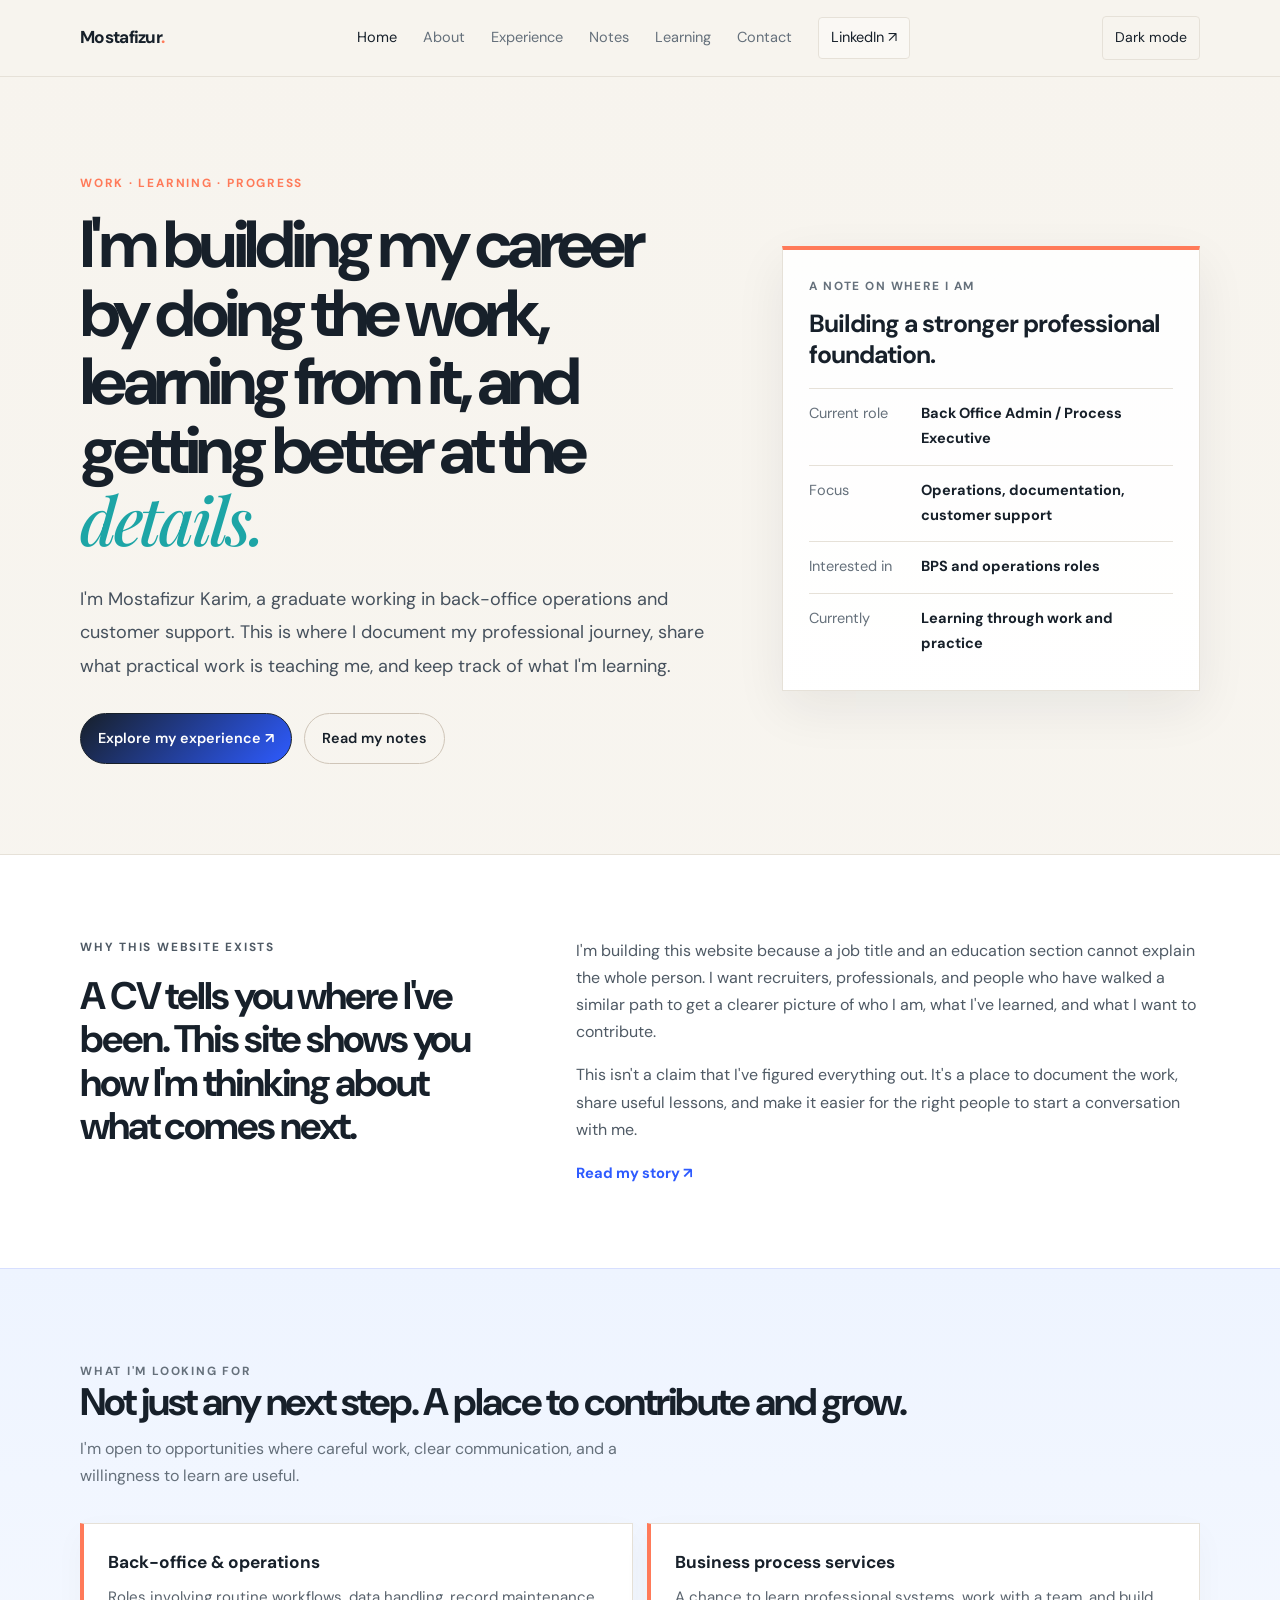
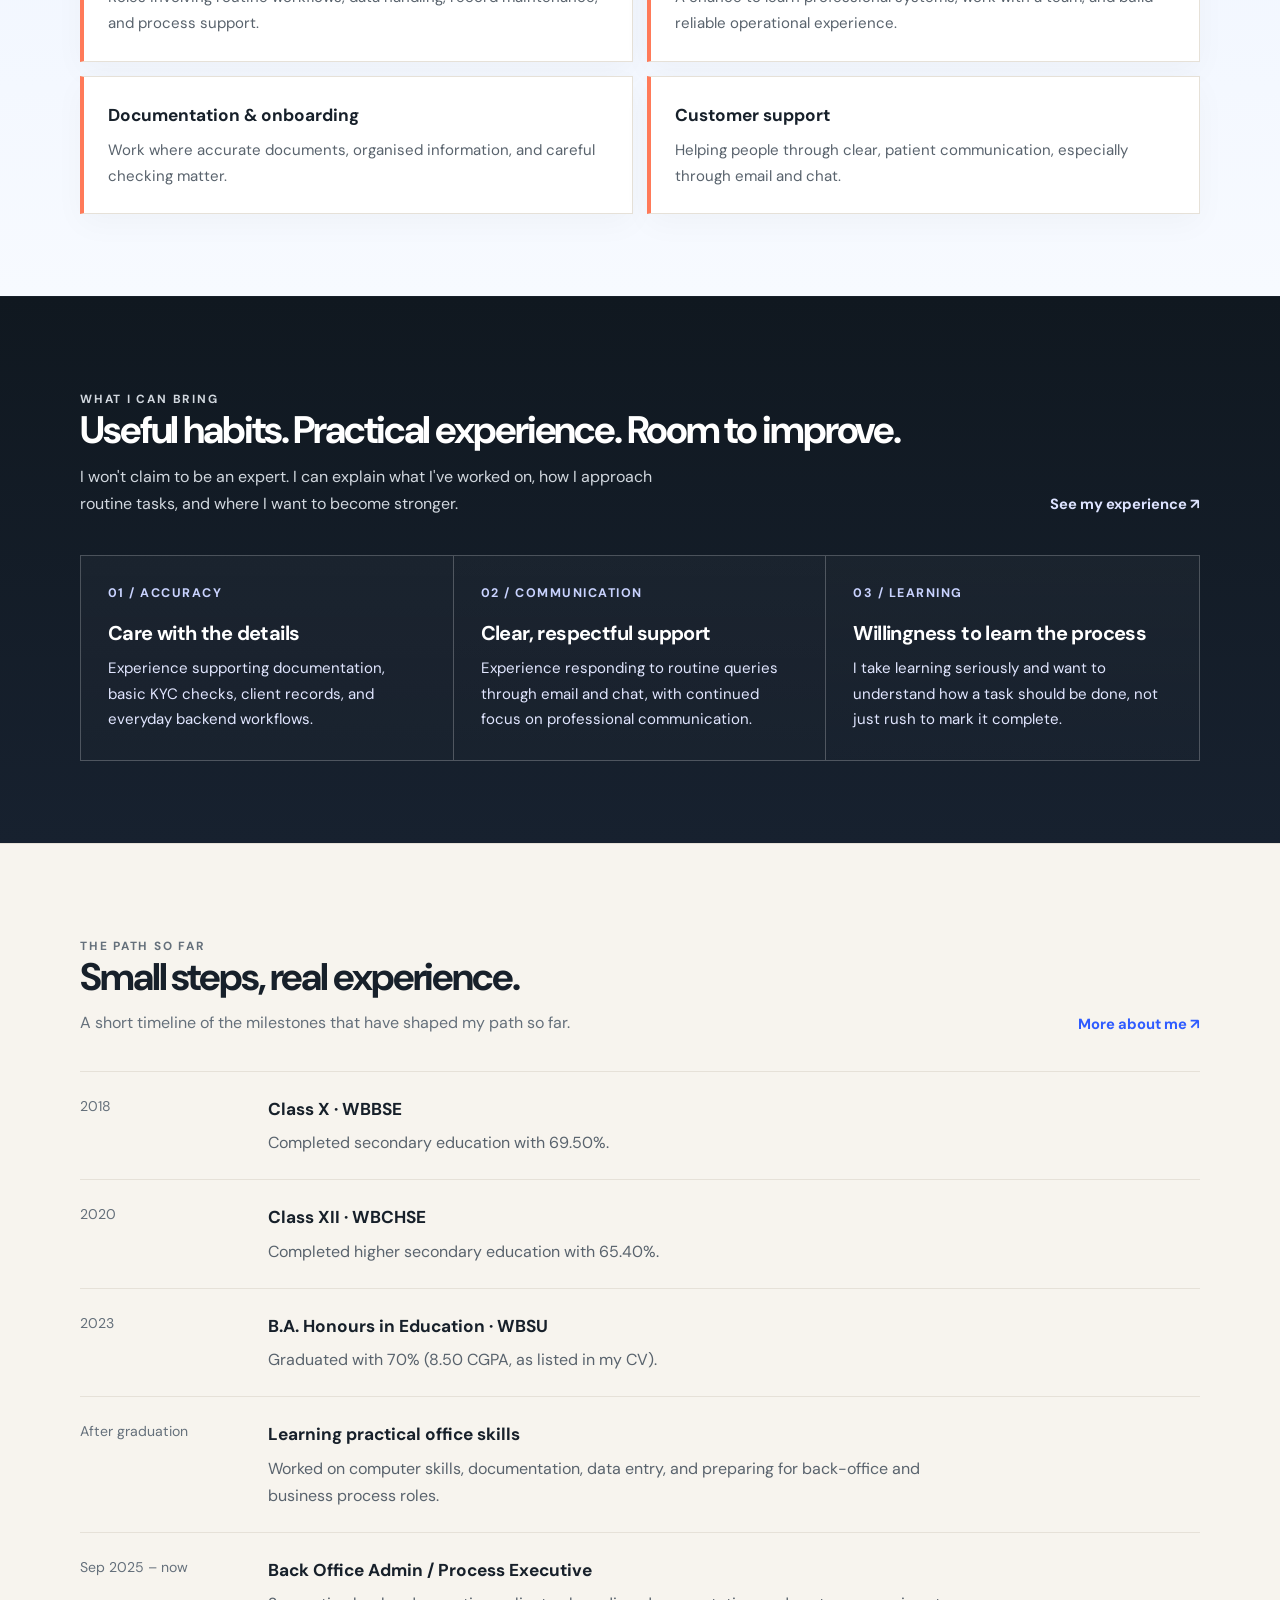
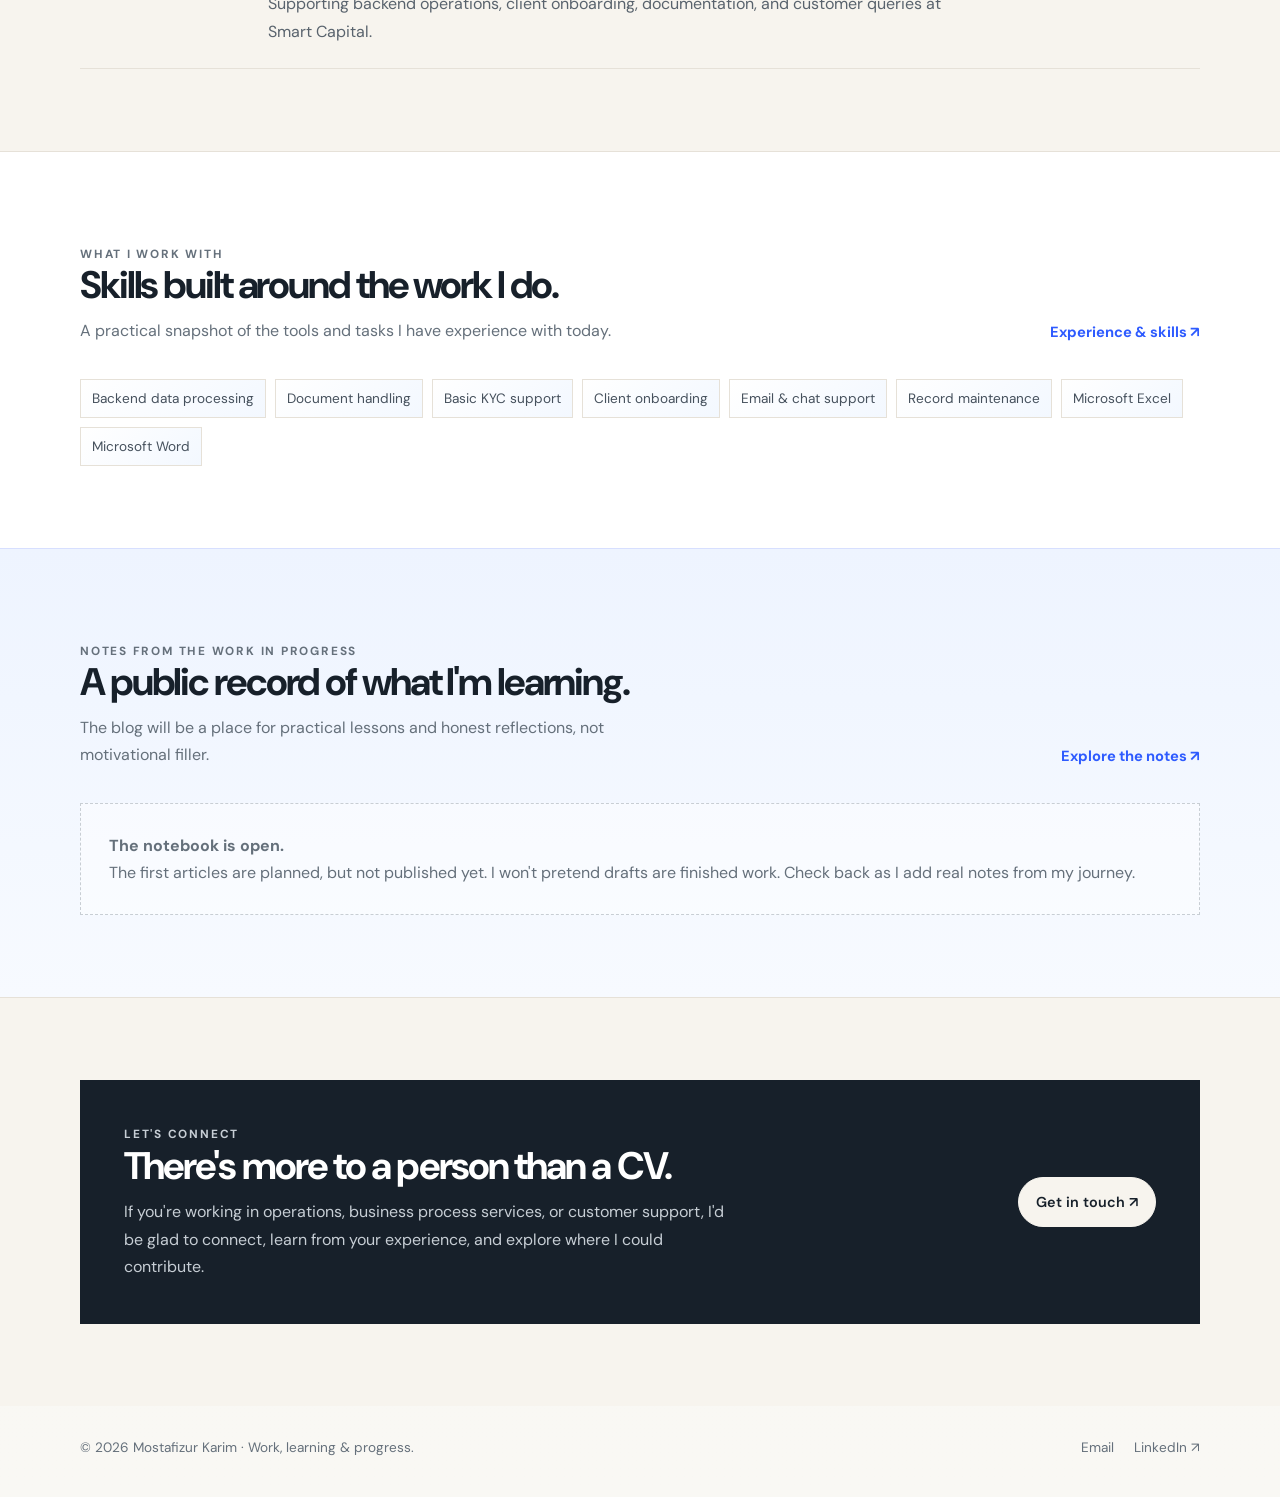
==== commit 4dd341ed: "meow push" ====
--- a/index.html
+++ b/index.html
@@ -3,9 +3,10 @@
 <title>Home | Mostafizur Karim</title><meta name="description" content="Mostafizur Karim's personal portfolio, professional journey, experience, and learning notes.">
 <meta property="og:title" content="Home | Mostafizur Karim"><meta property="og:description" content="Mostafizur Karim's personal portfolio, professional journey, experience, and learning notes."><meta property="og:type" content="website">
 <link rel="stylesheet" href="assets/style.css"></head><body>
+<a class="skip-link" href="#main-content">Skip to content</a>
 <header class="site-header"><div class="wrap nav"><a class="brand" href="index.html">Mostafizur<span>.</span></a>
 <button class="menu-toggle" aria-expanded="false" aria-label="Toggle navigation">Menu</button><nav class="nav-links" aria-label="Main navigation"><a class="active" href="index.html">Home</a><a class="" href="about.html">About</a><a class="" href="experience.html">Experience</a><a class="" href="notes.html">Notes</a><a class="" href="learning.html">Learning</a><a class="" href="contact.html">Contact</a><a class="linkedin" href="https://www.linkedin.com/in/mostafizurx/" target="_blank" rel="noopener noreferrer">LinkedIn ↗</a></nav></div></header>
-<main>
+<main id="main-content" tabindex="-1">
 
 <section class="wrap hero">
   <div>
--- a/assets/style.css
+++ b/assets/style.css
@@ -1,37 +1,39 @@
 @import url('https://fonts.googleapis.com/css2?family=DM+Sans:wght@400;500;600;700&family=Playfair+Display:wght@500;600&display=swap');
 :root{
- --paper:#F7F6F2;--ink:#17202A;--blue:#335CFF;--slate:#65707B;
- --line:#E3E6EA;--white:#FFFFFF;--pale-blue:#E9EEFF;--deep:#101820;
- --max:1120px
+ --paper:#F7F4EE;--ink:#17202A;--blue:#2E5BFF;--coral:#FF7A59;--teal:#1DA5A6;
+ --slate:#65707B;--line:#E6E1D8;--white:#FFFFFF;--pale-blue:#EEF4FF;--deep:#101820;
+ --soft-mint:#EAFBF6;--soft-peach:#FFF0EB;--max:1120px
 }
 *{box-sizing:border-box}
 html{scroll-behavior:smooth;scroll-padding-top:90px}
-body{margin:0;background:var(--paper);color:var(--ink);font-family:"DM Sans",Arial,sans-serif;font-size:16px;line-height:1.7}
+body{margin:0;background:linear-gradient(180deg,var(--paper) 0%,#f9f8f4 100%);color:var(--ink);font-family:"DM Sans",Arial,sans-serif;font-size:16px;line-height:1.7}
 a{color:inherit;text-decoration:none}
 a:hover{color:var(--blue)}
 button,a{-webkit-tap-highlight-color:transparent}
 button{font:inherit}
 .wrap{width:min(var(--max),calc(100% - 48px));margin:auto}
-.site-header{border-bottom:1px solid var(--line);background:rgba(247,246,242,.96);position:sticky;top:0;z-index:10;backdrop-filter:blur(12px)}
+.site-header{border-bottom:1px solid var(--line);background:rgba(247,244,238,.96);position:sticky;top:0;z-index:10;backdrop-filter:blur(12px)}
 .nav{height:76px;display:flex;align-items:center;justify-content:space-between;gap:28px}
 .brand{font-weight:700;letter-spacing:-.04em;font-size:1.08rem}
-.brand span{color:var(--blue)}
+.brand span{color:var(--coral)}
 .nav-links{display:flex;align-items:center;gap:26px;font-size:.91rem}
 .nav-links a{color:var(--slate)}
 .nav-links a.active,.nav-links a:hover{color:var(--ink)}
-.nav-links .linkedin{border:1px solid var(--line);padding:8px 12px;border-radius:4px;color:var(--ink)}
+.nav-links .linkedin{border:1px solid var(--line);padding:8px 12px;border-radius:4px;color:var(--ink);background:rgba(255,255,255,.35)}
+.theme-toggle{border:1px solid var(--line);padding:8px 12px;border-radius:4px;color:var(--ink);background:transparent;cursor:pointer;font-size:.88rem;min-height:44px}
+.theme-toggle:hover{border-color:var(--blue);color:var(--blue)}
 .menu-toggle{display:none;background:transparent;border:1px solid var(--line);padding:8px 11px;border-radius:4px;color:var(--ink)}
 .hero{padding:96px 0 90px;display:grid;grid-template-columns:minmax(0,1.2fr) minmax(290px,.8fr);gap:76px;align-items:center}
-.eyebrow{font-size:.74rem;text-transform:uppercase;letter-spacing:.15em;font-weight:700;color:var(--blue);margin:0 0 18px}
+.eyebrow{font-size:.74rem;text-transform:uppercase;letter-spacing:.15em;font-weight:700;color:var(--coral);margin:0 0 18px}
 .hero h1,.page-intro h1{font-size:clamp(2.8rem,5.2vw,5.1rem);line-height:1.03;letter-spacing:-.068em;margin:0 0 24px;max-width:790px}
-.hero h1 em,.page-intro h1 em{font-family:"Playfair Display",Georgia,serif;font-weight:500;letter-spacing:-.05em;color:var(--blue)}
+.hero h1 em,.page-intro h1 em{font-family:"Playfair Display",Georgia,serif;font-weight:500;letter-spacing:-.05em;color:var(--teal)}
 .lead{font-size:1.13rem;color:#46515d;max-width:650px;line-height:1.85}
 .actions{display:flex;gap:12px;flex-wrap:wrap;margin-top:30px}
-.button{display:inline-flex;align-items:center;justify-content:center;padding:12px 17px;border:1px solid var(--ink);background:var(--ink);color:white;border-radius:3px;font-weight:600;font-size:.9rem;transition:transform .18s,background .18s}
-.button:hover{background:var(--blue);border-color:var(--blue);color:white;transform:translateY(-1px)}
-.button.secondary{background:transparent;color:var(--ink);border-color:#C9CFD5}
-.button.secondary:hover{border-color:var(--blue);color:var(--blue);background:transparent}
-.focus-note{background:var(--white);border:1px solid var(--line);border-top:4px solid var(--blue);padding:26px 26px 20px;box-shadow:0 18px 48px rgba(23,32,42,.055)}
+.button{display:inline-flex;align-items:center;justify-content:center;padding:12px 17px;border:1px solid var(--ink);background:linear-gradient(135deg,var(--ink),var(--blue));color:white;border-radius:999px;font-weight:600;font-size:.9rem;transition:transform .18s,box-shadow .18s,background .18s}
+.button:hover{background:linear-gradient(135deg,var(--blue),var(--teal));border-color:transparent;color:white;transform:translateY(-1px);box-shadow:0 12px 30px rgba(46,91,255,.22)}
+.button.secondary{background:transparent;color:var(--ink);border-color:#CFC5B8}
+.button.secondary:hover{border-color:var(--coral);color:var(--coral);background:rgba(255,122,89,.06)}
+.focus-note{background:linear-gradient(180deg,rgba(255,255,255,.9),rgba(255,255,255,.98));border:1px solid var(--line);border-top:4px solid var(--coral);padding:26px 26px 20px;box-shadow:0 18px 48px rgba(23,32,42,.07)}
 .focus-note .note-label{font-size:.74rem;letter-spacing:.12em;text-transform:uppercase;color:var(--slate);font-weight:700}
 .focus-note h2{font-size:1.55rem;letter-spacing:-.04em;margin:12px 0 18px;line-height:1.25}
 .focus-row{padding:13px 0;border-top:1px solid var(--line);display:grid;grid-template-columns:100px 1fr;gap:12px;font-size:.91rem}
@@ -39,10 +41,10 @@
 .section{padding:82px 0;border-top:1px solid var(--line)}
 .section--paper{background:var(--paper)}
 .section--white{background:var(--white)}
-.section--pale-blue{background:var(--pale-blue);border-color:#d7dfff}
-.section--ink{background:var(--ink);color:var(--white);border-color:var(--ink)}
-.section--blue{background:var(--blue);color:var(--white);border-color:var(--blue)}
-.section--ink .eyebrow,.section--blue .eyebrow{color:#C9D3FF}
+.section--pale-blue{background:linear-gradient(180deg,var(--pale-blue),#f7faff);border-color:#d7dfff}
+.section--ink{background:linear-gradient(180deg,#101820,#17212f);color:var(--white);border-color:var(--ink)}
+.section--blue{background:linear-gradient(135deg,var(--blue),#4a6dff);color:var(--white);border-color:var(--blue)}
+.section--ink .eyebrow,.section--blue .eyebrow{color:#D7DFFF}
 .section--ink .section-head p,.section--ink .muted,.section--blue .section-head p{color:#D1D7DE}
 .section--ink .text-link,.section--blue .text-link{color:#DDE3FF}
 .section-head{display:flex;align-items:end;justify-content:space-between;gap:24px;margin-bottom:34px}
@@ -67,19 +69,19 @@
 .article-meta{font-size:.8rem;color:var(--slate);padding-top:5px}
 .article h3{font-size:1.18rem;letter-spacing:-.025em;line-height:1.35;margin:0 0 7px}
 .article p{margin:0;color:#5b6570;font-size:.94rem;max-width:680px}
-.arrow{color:var(--blue);font-size:1.3rem}
+.arrow{color:var(--coral);font-size:1.3rem}
 .skill-list{display:flex;flex-wrap:wrap;gap:9px;margin-top:22px}
-.skill-list span{border:1px solid var(--line);padding:7px 11px;font-size:.85rem;color:#46515d;background:rgba(255,255,255,.55)}
+.skill-list span{border:1px solid var(--line);padding:7px 11px;font-size:.85rem;color:#46515d;background:linear-gradient(135deg,#ffffff,#f3f8ff)}
 .section--ink .skill-list span{border-color:#4A5662;background:#202B36;color:#E4E8ED}
 .section--blue .skill-list span{border-color:rgba(255,255,255,.35);background:rgba(255,255,255,.1);color:white}
 .reason-grid{display:grid;grid-template-columns:repeat(3,1fr);gap:0;border:1px solid rgba(255,255,255,.24);margin-top:38px}
-.reason-card{padding:27px;border-right:1px solid rgba(255,255,255,.24)}
+.reason-card{padding:27px;border-right:1px solid rgba(255,255,255,.24);background:linear-gradient(180deg,rgba(255,255,255,.03),rgba(255,255,255,.01))}
 .reason-card:last-child{border-right:0}
 .reason-num{font-size:.78rem;letter-spacing:.12em;color:#C9D3FF;font-weight:700}
 .reason-card h3{font-size:1.25rem;line-height:1.3;letter-spacing:-.03em;margin:16px 0 10px}
 .reason-card p{color:#E1E6FF;font-size:.94rem;margin:0}
 .value-grid{display:grid;grid-template-columns:repeat(2,1fr);gap:14px;margin-top:28px}
-.value-card{padding:24px;background:var(--white);border:1px solid var(--line);border-left:3px solid var(--blue)}
+.value-card{padding:24px;background:var(--white);border:1px solid var(--line);border-left:4px solid var(--coral);box-shadow:0 10px 30px rgba(23,32,42,.03)}
 .value-card h3{margin:0 0 8px;font-size:1.08rem}
 .value-card p{margin:0;color:#59636d;font-size:.94rem}
 .cta{padding:44px;background:var(--ink);color:white;display:flex;align-items:center;justify-content:space-between;gap:32px}
@@ -119,10 +121,47 @@
 .article-body p{color:#46515d;font-size:1.07rem;line-height:1.9}
 .article-body h2{margin-top:40px;letter-spacing:-.04em}
 .notice{font-size:.85rem;color:var(--slate);border-top:1px solid var(--line);padding-top:18px;margin-top:28px}
-@media(max-width:800px){
+.notes-section{padding-top:0;border-top:0}
+.learning-empty{margin-top:30px}
+img,video,iframe{max-width:100%}
+.hero>*,.split>*,.content-grid>*,.section-head>*,.reason-card,.value-card,.article>*{min-width:0}
+a:focus-visible,button:focus-visible{outline:3px solid var(--blue);outline-offset:3px}
+.skip-link{position:fixed;left:16px;top:12px;z-index:30;padding:10px 16px;background:var(--ink);color:var(--white);border-radius:4px;transform:translateY(-160%);transition:transform .18s}
+.skip-link:focus{transform:translateY(0);color:var(--white)}
+html[data-theme="dark"]{color-scheme:dark;--paper:#111820;--ink:#EDF2F7;--blue:#9BB0FF;--coral:#FF987F;--teal:#76D0CC;--slate:#A8B4C0;--line:#34414E;--white:#19232D;--pale-blue:#182433;--deep:#0B1117}
+html[data-theme="dark"] body{background:linear-gradient(180deg,var(--paper),#151F29);color:var(--ink)}
+html[data-theme="dark"] .site-header{background:rgba(17,24,32,.96)}
+html[data-theme="dark"] .nav-links .linkedin{background:rgba(255,255,255,.04)}
+html[data-theme="dark"] .focus-note{background:linear-gradient(180deg,#19232D,#1B2732)}
+html[data-theme="dark"] .section--white{background:#151F29}
+html[data-theme="dark"] .section--pale-blue{background:linear-gradient(180deg,#182433,#151F29);border-color:#2B3A4A}
+html[data-theme="dark"] .section--paper{background:#111820}
+html[data-theme="dark"] .section--blue{background:linear-gradient(135deg,#263B72,#30477D);border-color:#3C568D}
+html[data-theme="dark"] .cta{background:linear-gradient(135deg,#0B1218,#111B25);color:#EDF2F7}
+html[data-theme="dark"] .lead{color:#C5D0DA}
+html[data-theme="dark"] .timeline-item p,
+html[data-theme="dark"] .split p,
+html[data-theme="dark"] .prose p,
+html[data-theme="dark"] .prose ul,
+html[data-theme="dark"] .article p,
+html[data-theme="dark"] .article-body p,
+html[data-theme="dark"] .skill-group p{color:#C5D0DA}
+html[data-theme="dark"] .skill-list span{color:#D4DEE8;background:#202B36;border-color:#3A4856}
+html[data-theme="dark"] .value-card{background:#1A2530;box-shadow:0 10px 30px rgba(0,0,0,.12)}
+html[data-theme="dark"] .value-card p{color:#C5D0DA}
+html[data-theme="dark"] .button{background:linear-gradient(135deg,#2948DB,#3B52B8);border-color:transparent;color:#FFFFFF}
+html[data-theme="dark"] .button:hover{background:linear-gradient(135deg,#3D5EF0,#4967D3)}
+html[data-theme="dark"] .button.secondary{background:transparent;color:var(--ink);border-color:#586675}
+html[data-theme="dark"] .button.secondary:hover{background:rgba(255,152,127,.08);border-color:var(--coral);color:var(--coral)}
+html[data-theme="dark"] .contact-link{background:rgba(255,255,255,.035)}
+html[data-theme="dark"] .empty-state{background:rgba(255,255,255,.025);border-color:#536170}
+@media(max-width:900px){
  .nav{height:68px}.menu-toggle{display:block}
  .nav-links{display:none;position:absolute;left:0;right:0;top:68px;padding:20px 24px 24px;background:var(--paper);border-bottom:1px solid var(--line);flex-direction:column;align-items:stretch;gap:14px}
  .nav-links.open{display:flex}.nav-links .linkedin{text-align:center}
+ .nav-links a{min-height:44px;display:flex;align-items:center}
+ .nav-links .linkedin{justify-content:center}
+ .menu-toggle{min-height:44px}
  .hero{grid-template-columns:1fr;gap:46px;padding:65px 0}
  .split,.content-grid{grid-template-columns:1fr;gap:25px}
  .side-label{margin-bottom:0}
@@ -139,11 +178,36 @@
  .reason-card{border-right:0;border-bottom:1px solid rgba(255,255,255,.24)}
  .reason-card:last-child{border-bottom:0}
 }
+@media(max-width:600px){
+ .wrap{width:calc(100% - 32px)}
+ .hero{padding:48px 0;gap:32px}
+ .hero h1,.page-intro h1{font-size:clamp(2.25rem,10vw,3rem);line-height:1.08}
+ .page-intro{padding:48px 0 32px}
+ .lead{font-size:1.03rem;line-height:1.7}
+ .section{padding:46px 0}
+ .section-head{margin-bottom:26px}
+ .section-head h2,.section h2{font-size:clamp(1.7rem,7vw,2.25rem)}
+ .section-head .text-link{white-space:normal}
+ .focus-note{padding:22px 20px 16px}
+ .focus-row{grid-template-columns:minmax(78px,.65fr) minmax(0,1fr);gap:10px}
+ .timeline-item{grid-template-columns:1fr;gap:4px}
+ .article{grid-template-columns:minmax(0,1fr) 20px;gap:12px}
+ .article-meta{grid-column:1/-1}
+ .article h3{grid-column:1}
+ .arrow{grid-column:2;grid-row:2}
+ .value-grid,.contact-links{grid-template-columns:1fr}
+ .job-head{flex-direction:column;gap:8px}
+ .job-date{white-space:normal}
+ .contact-link{padding:16px}
+ .empty-state{padding:20px}
+ .cta{padding:24px}
+ .footer{gap:12px}
+ .footer-links{flex-wrap:wrap;gap:16px}
+}
 @media(max-width:480px){
- body{font-size:15px}.hero h1,.page-intro h1{font-size:2.55rem}
- .timeline-item{grid-template-columns:1fr;gap:4px}
- .article{grid-template-columns:1fr 18px}.article-meta{grid-column:1/-1}.article h3{grid-column:1}.arrow{grid-column:2;grid-row:2}
- .cta{padding:25px}.focus-row{grid-template-columns:88px 1fr}
- .value-grid{grid-template-columns:1fr}
+ body{font-size:15px}
+ .wrap{width:calc(100% - 28px)}
+ .actions{flex-direction:column;align-items:stretch}
+ .actions .button{width:100%;min-height:48px}
 }
 @media(prefers-reduced-motion:reduce){html{scroll-behavior:auto}*,*::before,*::after{transition:none!important}}
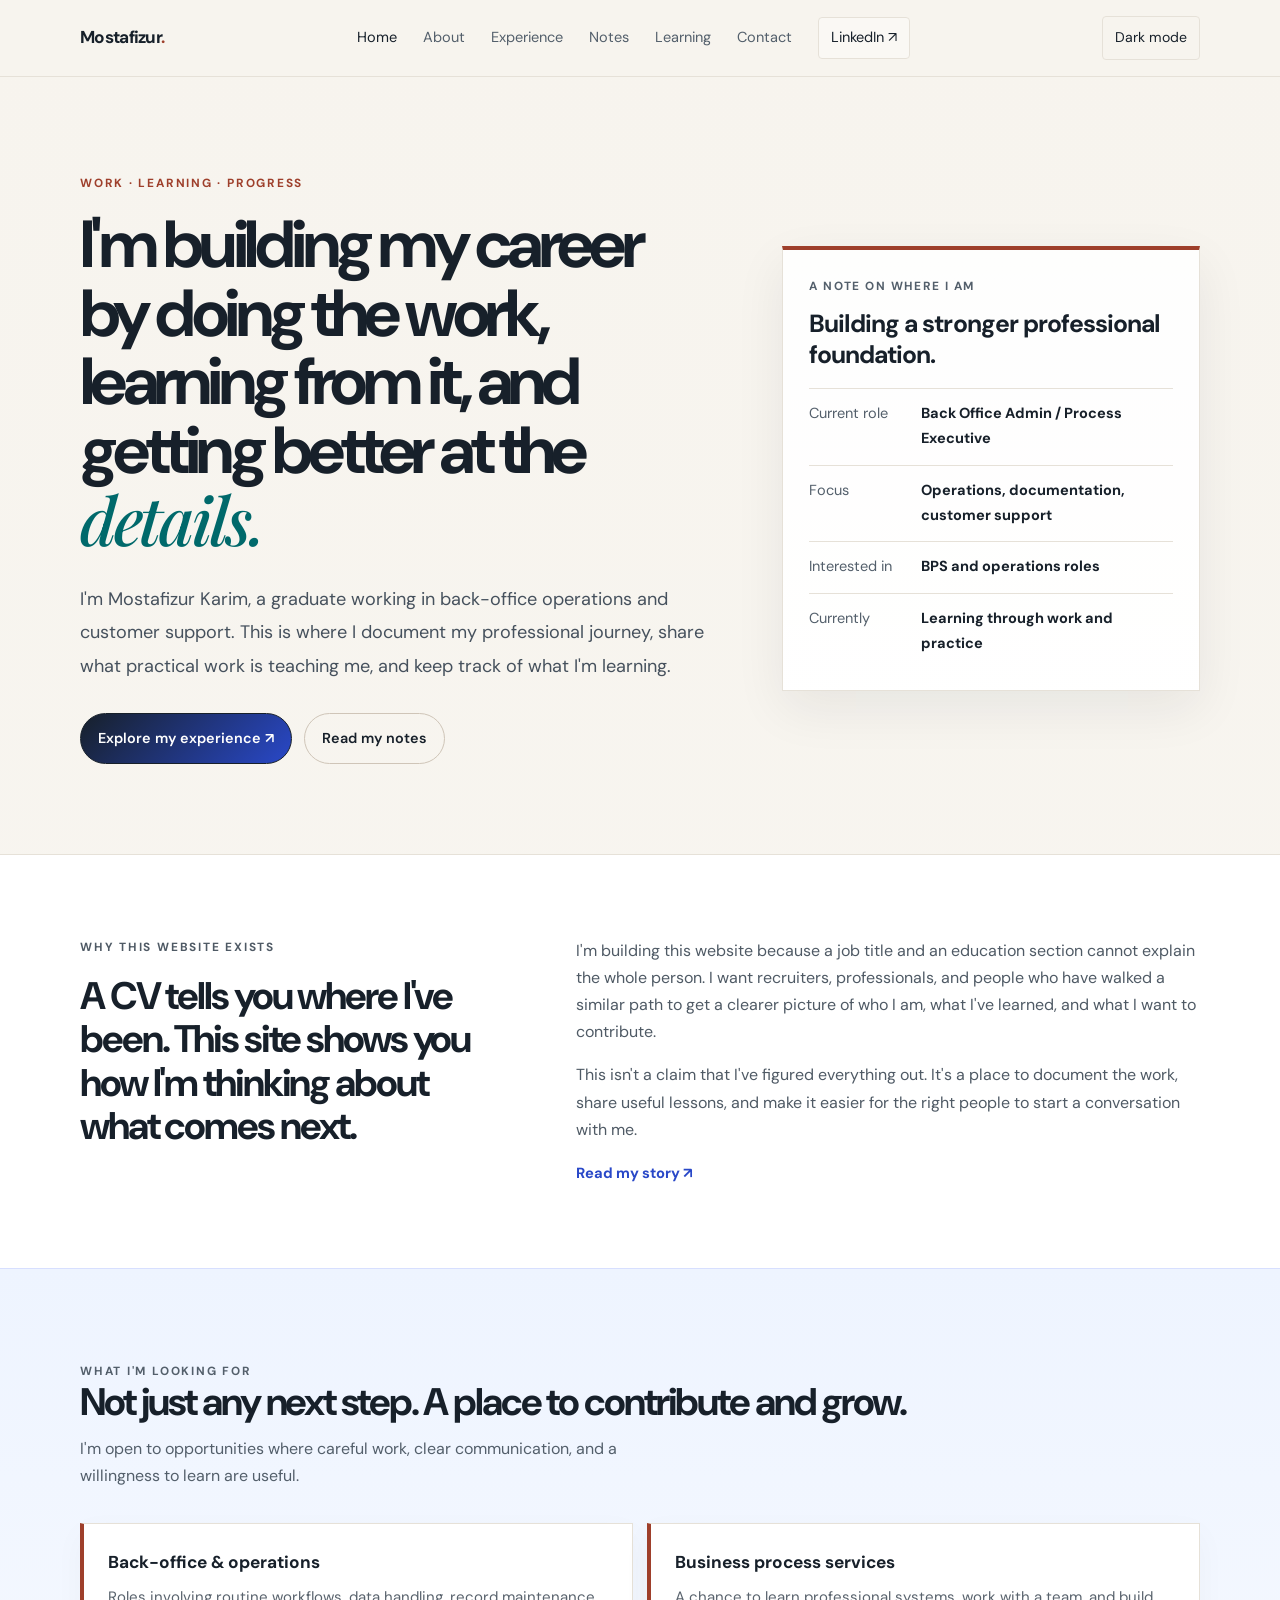
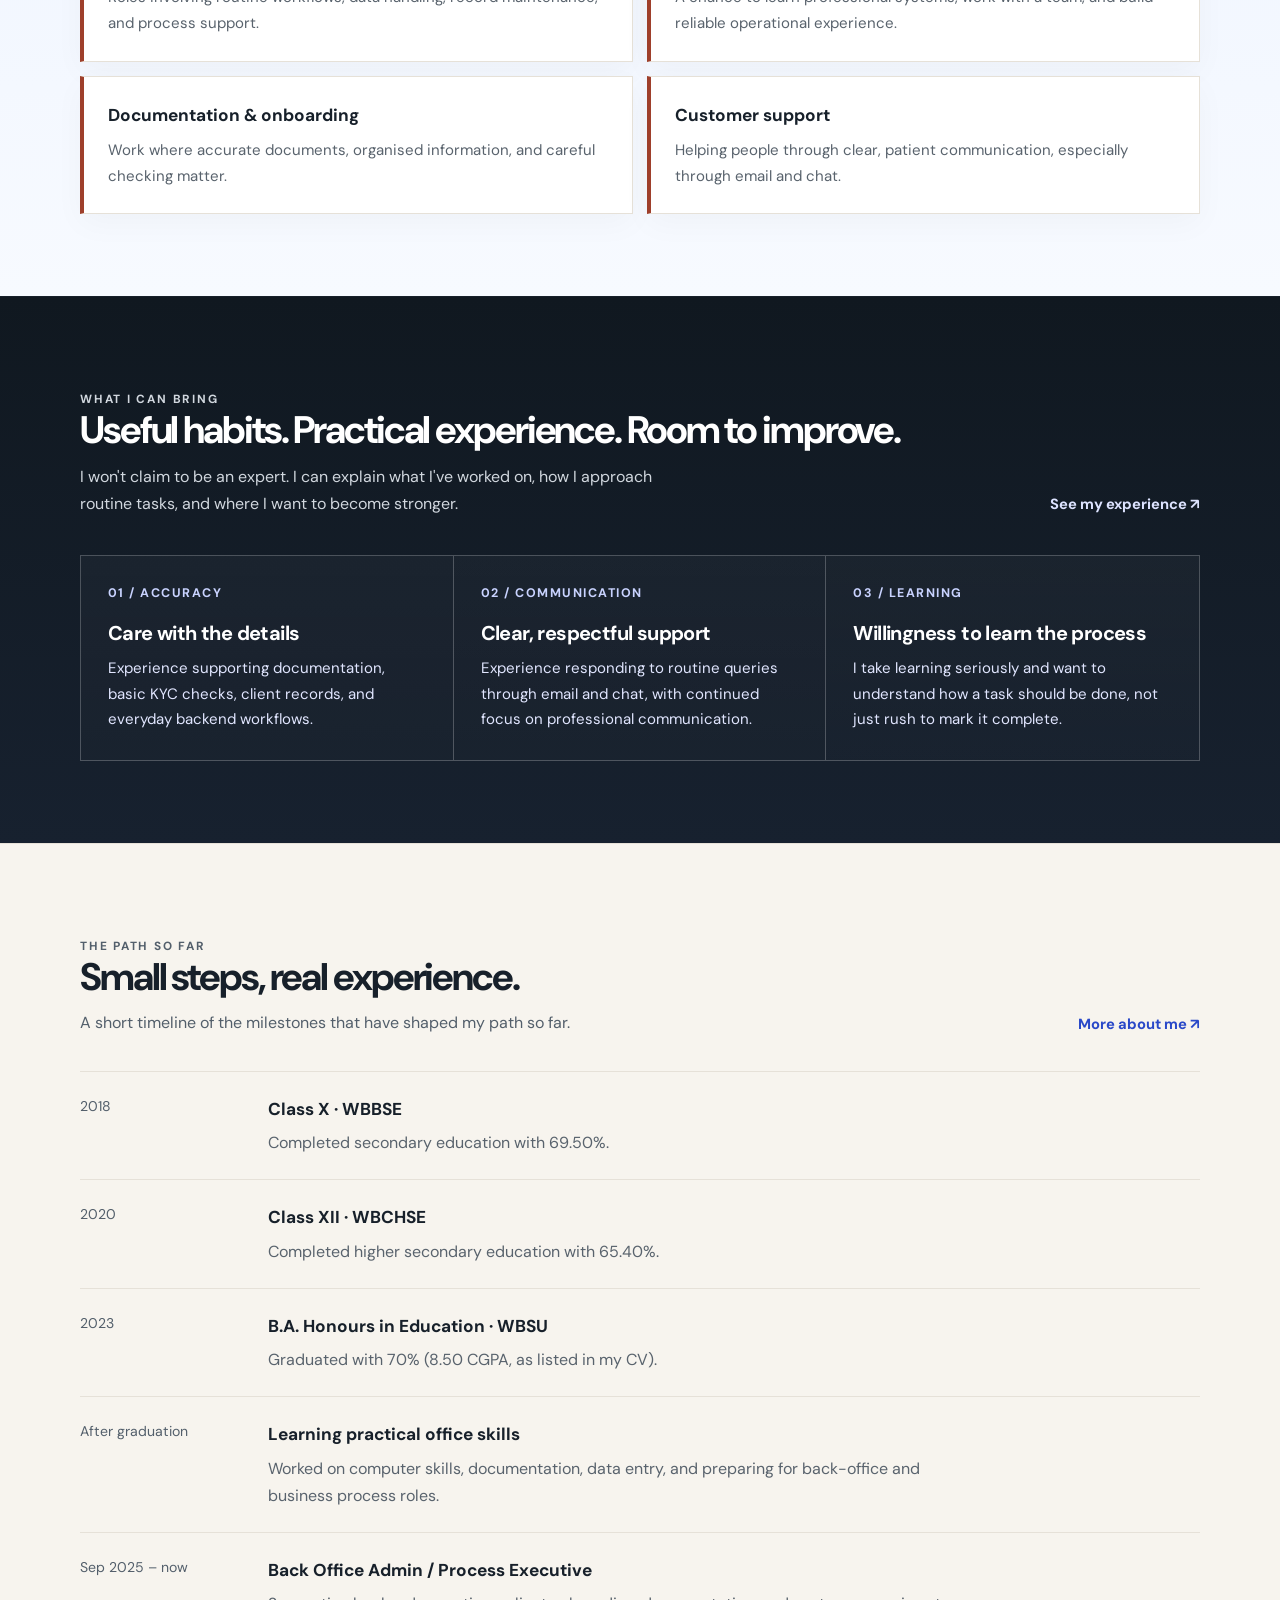
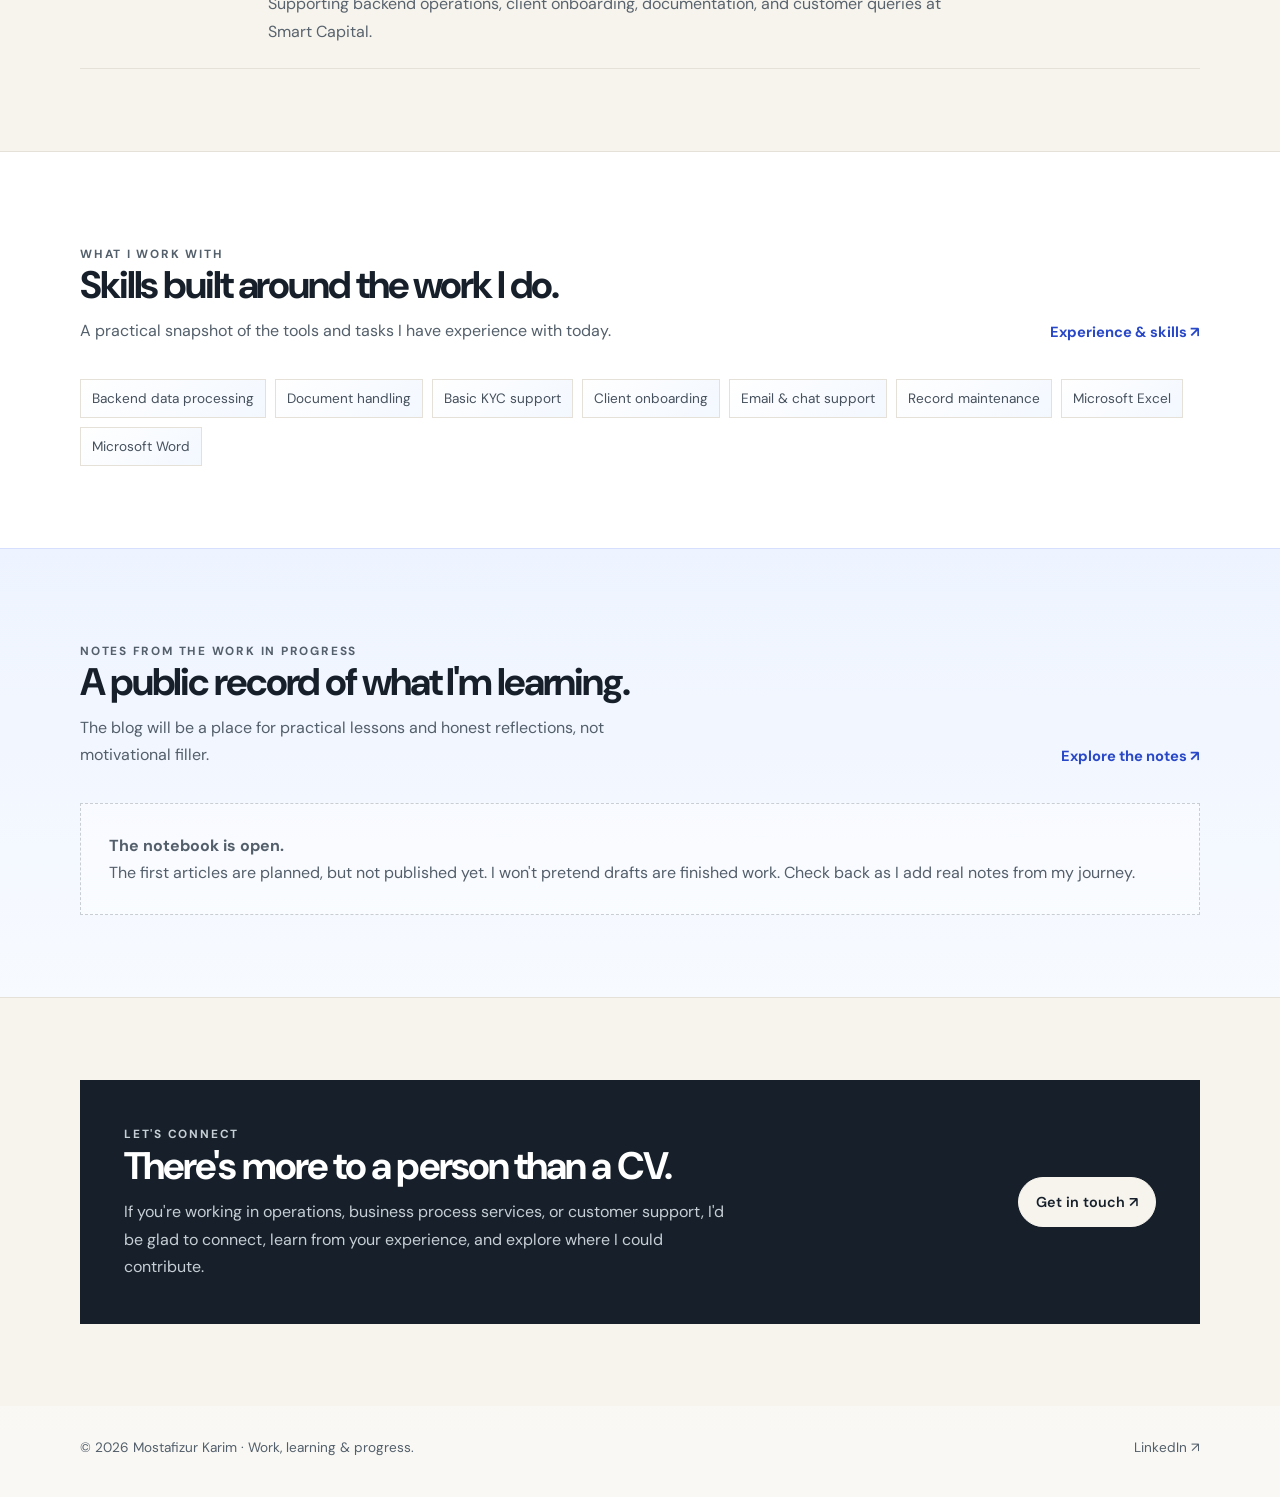
==== commit dfa9d9cb: "remov email" ====
--- a/index.html
+++ b/index.html
@@ -85,5 +85,5 @@
   <div class="wrap"><div class="cta"><div><p class="eyebrow">Let's connect</p><h2>There's more to a person than a CV.</h2><p>If you're working in operations, business process services, or customer support, I'd be glad to connect, learn from your experience, and explore where I could contribute.</p></div><a class="button" href="contact.html">Get in touch ↗</a></div></div>
 </section>
 </main>
-<footer class="wrap footer"><div>© <span data-year></span> Mostafizur Karim · Work, learning & progress.</div><div class="footer-links"><a href="mailto:mostafizurkarim786@gmail.com">Email</a><a href="https://www.linkedin.com/in/mostafizurx/" target="_blank" rel="noopener noreferrer">LinkedIn ↗</a></div></footer>
+<footer class="wrap footer"><div>© <span data-year></span> Mostafizur Karim · Work, learning & progress.</div><div class="footer-links"><a href="https://www.linkedin.com/in/mostafizurx/" target="_blank" rel="noopener noreferrer">LinkedIn ↗</a></div></footer>
 <script src="assets/site.js"></script></body></html>
--- a/assets/style.css
+++ b/assets/style.css
@@ -1,7 +1,7 @@
 @import url('https://fonts.googleapis.com/css2?family=DM+Sans:wght@400;500;600;700&family=Playfair+Display:wght@500;600&display=swap');
 :root{
- --paper:#F7F4EE;--ink:#17202A;--blue:#2E5BFF;--coral:#FF7A59;--teal:#1DA5A6;
- --slate:#65707B;--line:#E6E1D8;--white:#FFFFFF;--pale-blue:#EEF4FF;--deep:#101820;
+ --paper:#F7F4EE;--ink:#17202A;--blue:#2948C8;--coral:#9E3F2B;--teal:#00696B;
+ --slate:#535F6B;--line:#E6E1D8;--white:#FFFFFF;--pale-blue:#EEF4FF;--deep:#101820;
  --soft-mint:#EAFBF6;--soft-peach:#FFF0EB;--max:1120px
 }
 *{box-sizing:border-box}
@@ -137,6 +137,8 @@
 html[data-theme="dark"] .section--pale-blue{background:linear-gradient(180deg,#182433,#151F29);border-color:#2B3A4A}
 html[data-theme="dark"] .section--paper{background:#111820}
 html[data-theme="dark"] .section--blue{background:linear-gradient(135deg,#263B72,#30477D);border-color:#3C568D}
+html[data-theme="dark"] .section--ink,
+html[data-theme="dark"] .section--blue{color:#EDF2F7}
 html[data-theme="dark"] .cta{background:linear-gradient(135deg,#0B1218,#111B25);color:#EDF2F7}
 html[data-theme="dark"] .lead{color:#C5D0DA}
 html[data-theme="dark"] .timeline-item p,
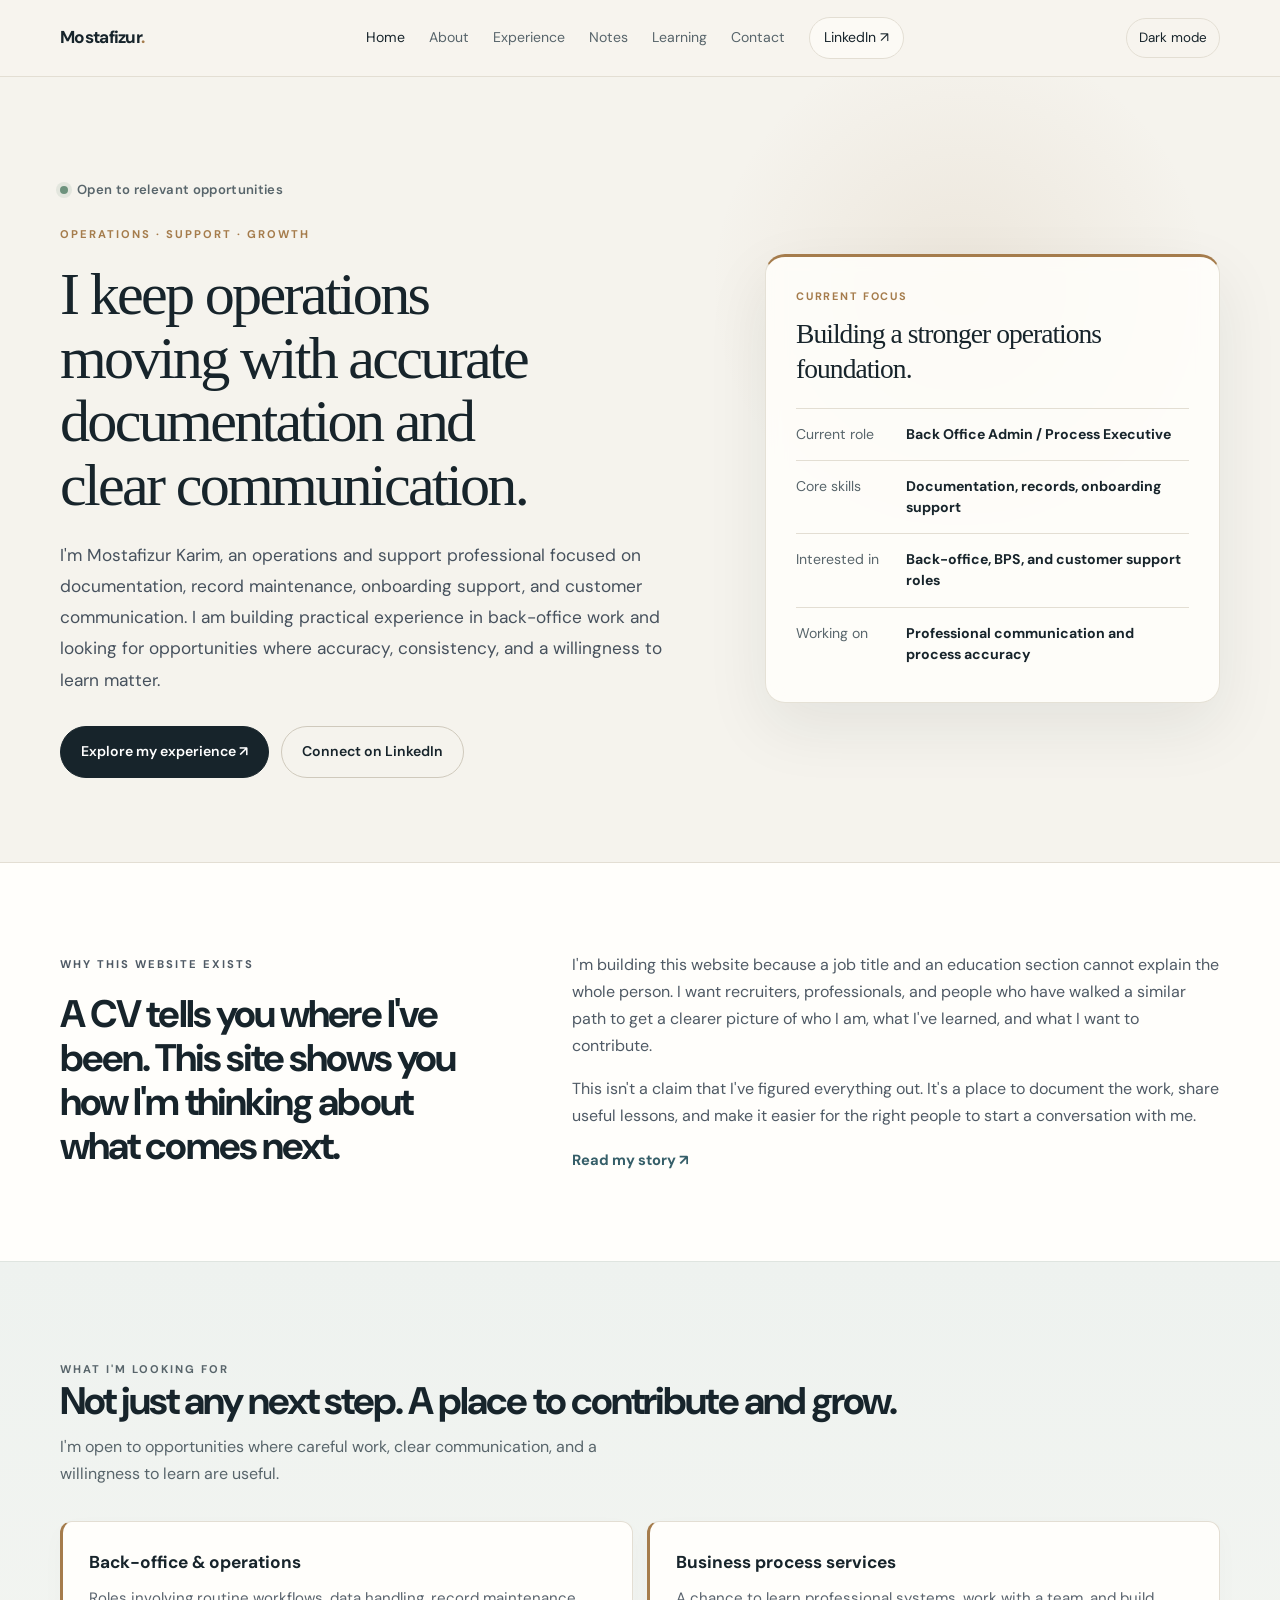
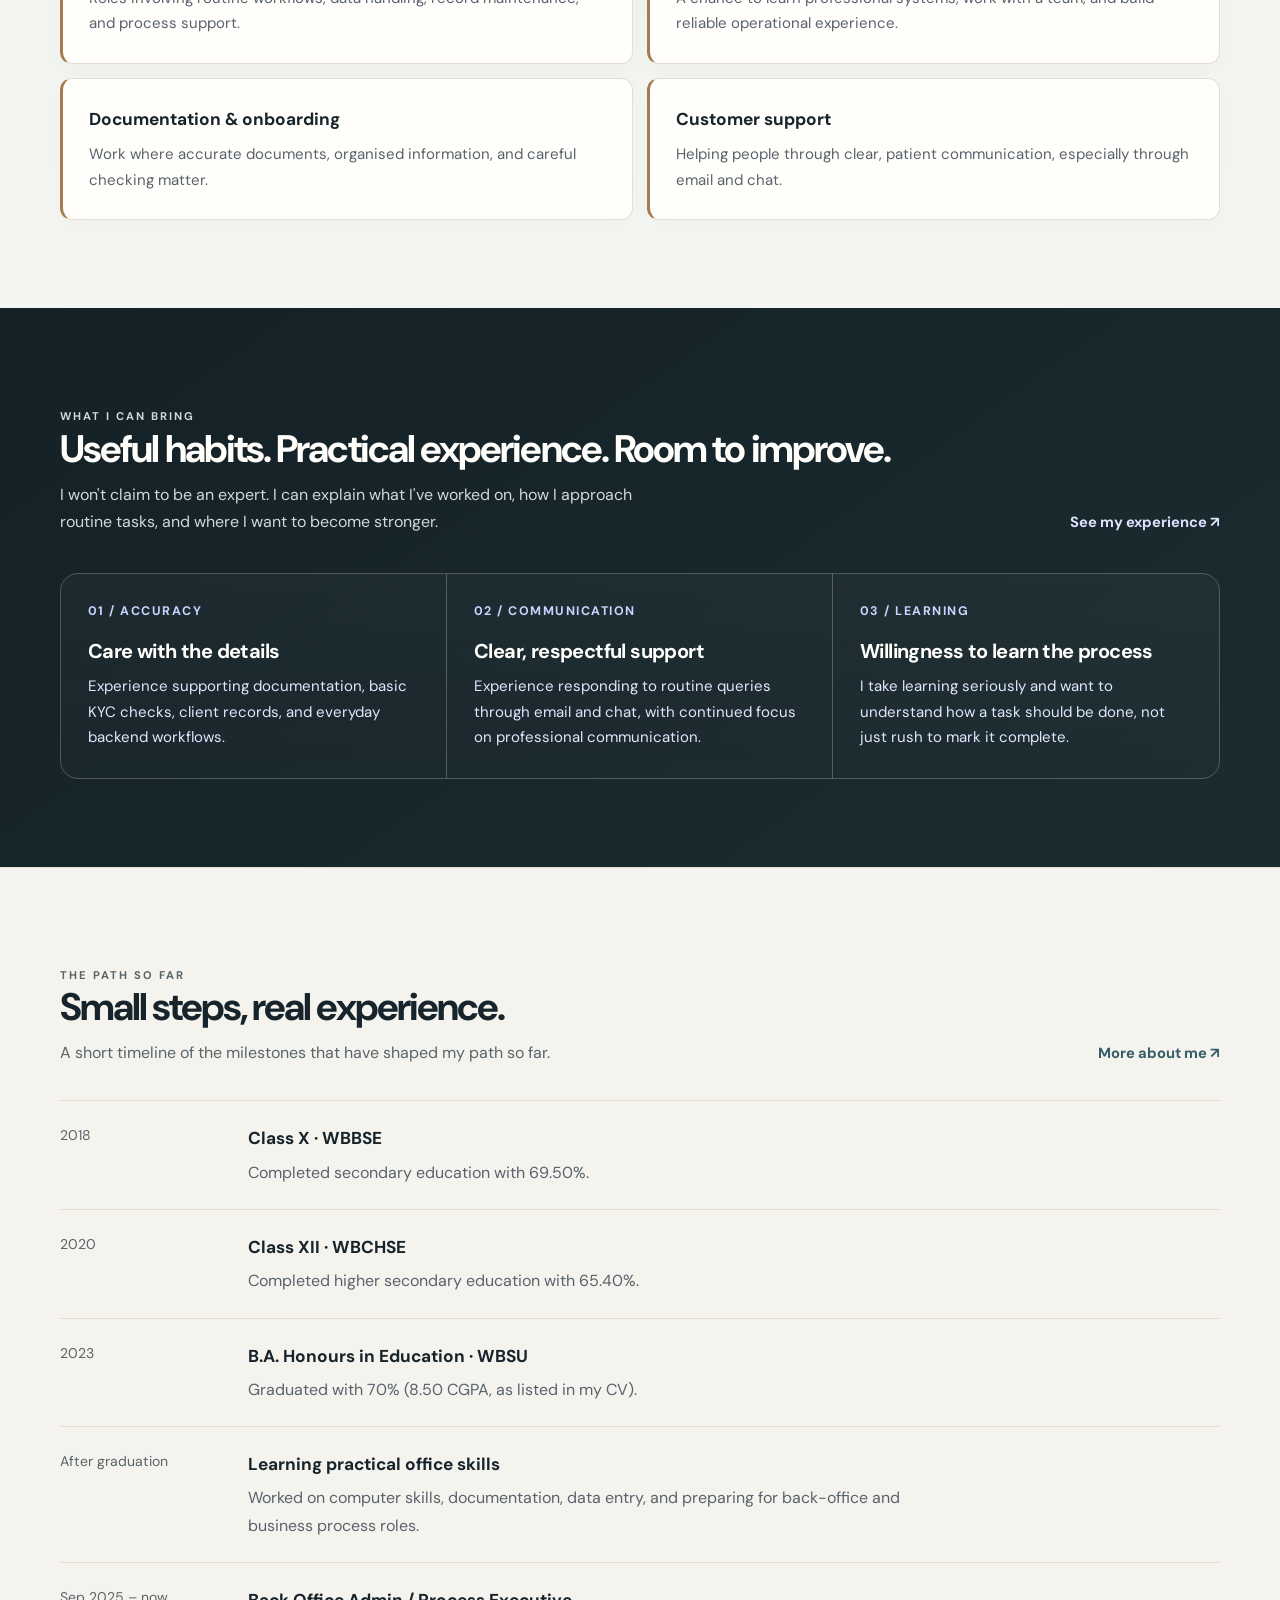
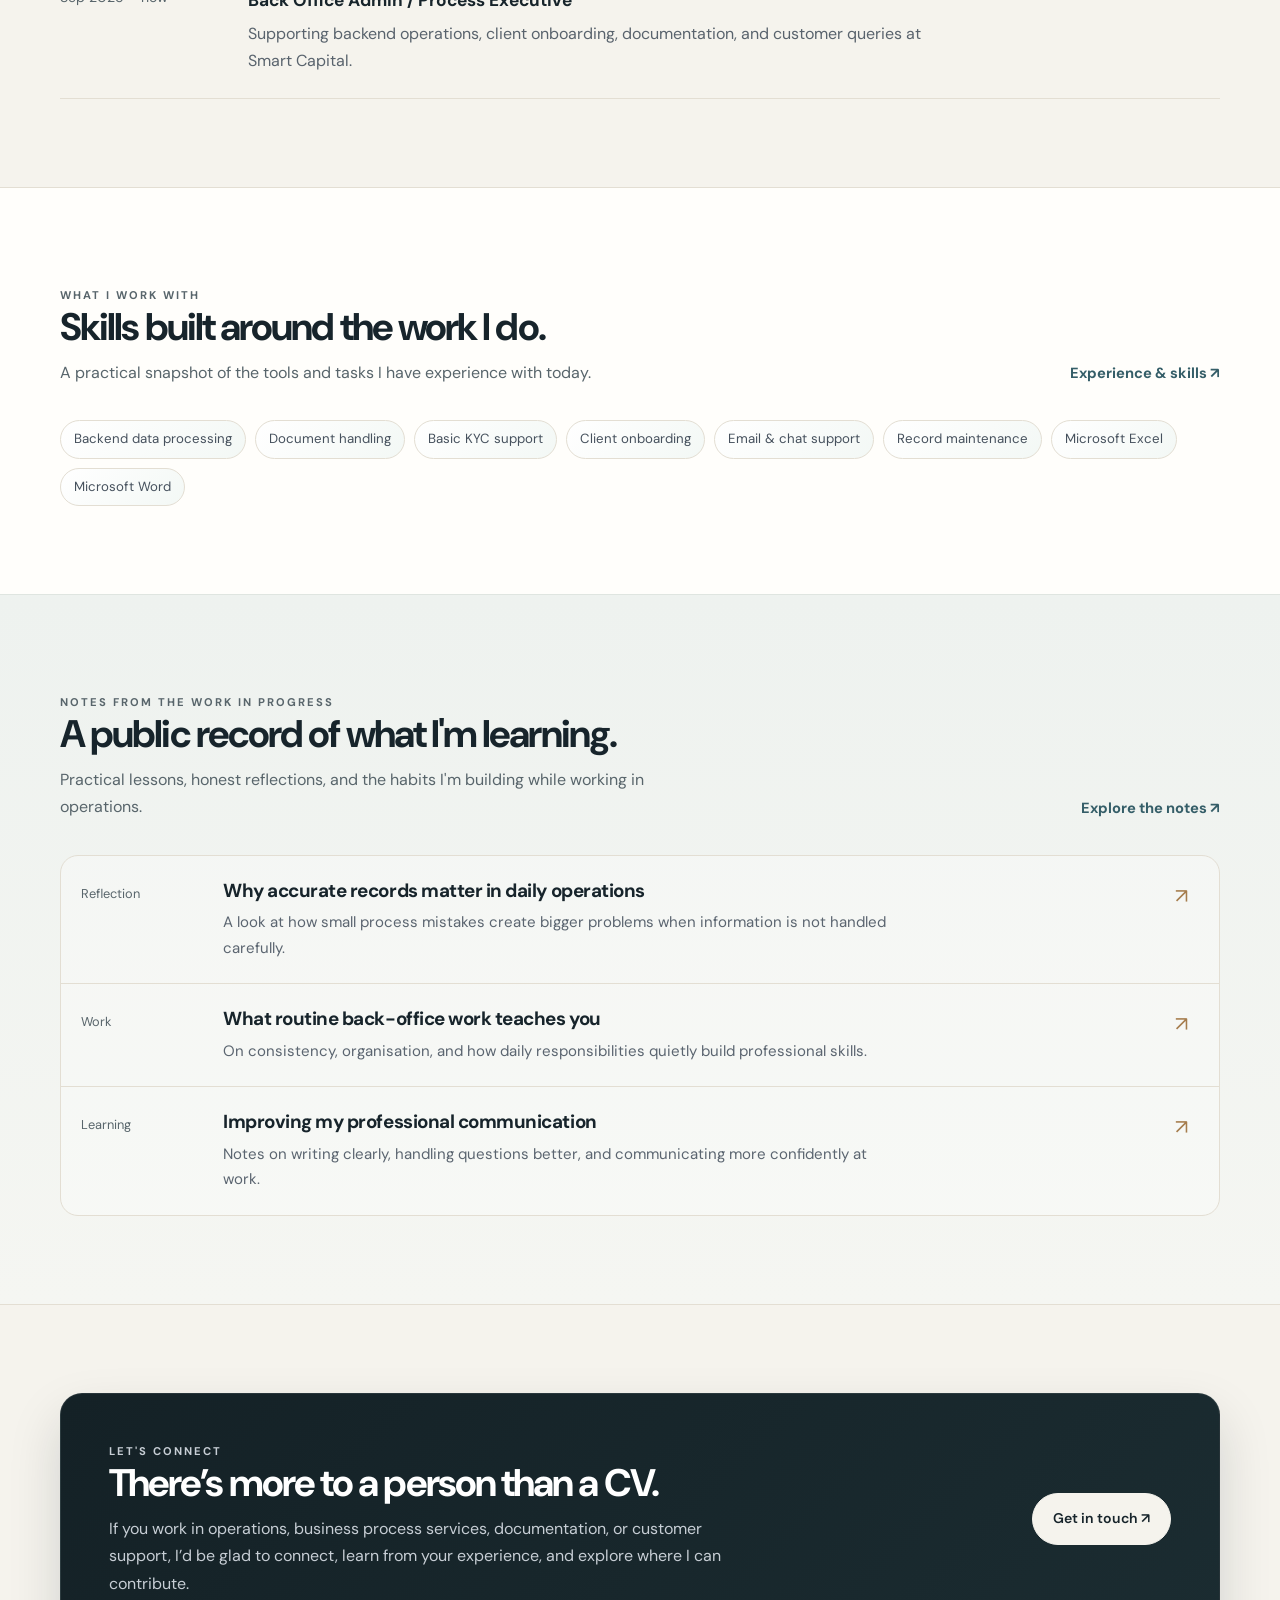
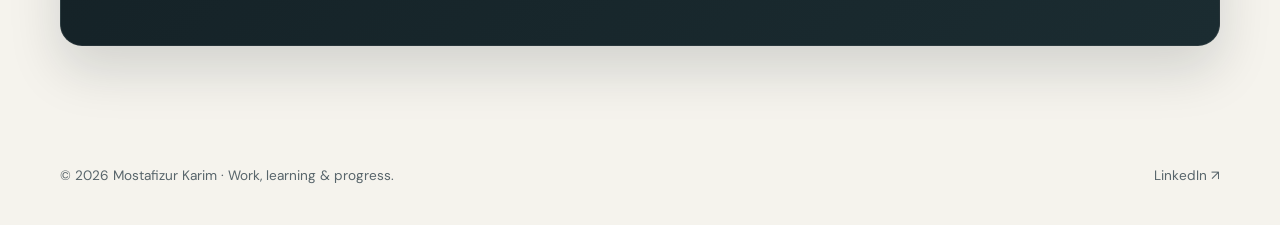
==== commit 44e5d9a0: "update gpt" ====
--- a/index.html
+++ b/index.html
@@ -10,17 +10,18 @@
 
 <section class="wrap hero">
   <div>
-    <p class="eyebrow">Work · Learning · Progress</p>
-    <h1>I'm building my career by doing the work, learning from it, and getting better at the <em>details.</em></h1>
-    <p class="lead">I'm Mostafizur Karim, a graduate working in back-office operations and customer support. This is where I document my professional journey, share what practical work is teaching me, and keep track of what I'm learning.</p>
-    <div class="actions"><a class="button" href="experience.html">Explore my experience ↗</a><a class="button secondary" href="notes.html">Read my notes</a></div>
+    <p class="availability"><span aria-hidden="true"></span> Open to relevant opportunities</p>
+    <p class="eyebrow">Operations · Support · Growth</p>
+    <h1>I keep operations moving with accurate documentation and clear communication.</h1>
+    <p class="lead">I'm Mostafizur Karim, an operations and support professional focused on documentation, record maintenance, onboarding support, and customer communication. I am building practical experience in back-office work and looking for opportunities where accuracy, consistency, and a willingness to learn matter.</p>
+    <div class="actions"><a class="button" href="experience.html">Explore my experience ↗</a><a class="button secondary" href="https://www.linkedin.com/in/mostafizurx/" target="_blank" rel="noopener noreferrer">Connect on LinkedIn</a></div>
   </div>
   <aside class="focus-note">
-    <div class="note-label">A note on where I am</div><h2>Building a stronger professional foundation.</h2>
+    <div class="note-label">Current focus</div><h2>Building a stronger operations foundation.</h2>
     <div class="focus-row"><span>Current role</span><strong>Back Office Admin / Process Executive</strong></div>
-    <div class="focus-row"><span>Focus</span><strong>Operations, documentation, customer support</strong></div>
-    <div class="focus-row"><span>Interested in</span><strong>BPS and operations roles</strong></div>
-    <div class="focus-row"><span>Currently</span><strong>Learning through work and practice</strong></div>
+    <div class="focus-row"><span>Core skills</span><strong>Documentation, records, onboarding support</strong></div>
+    <div class="focus-row"><span>Interested in</span><strong>Back-office, BPS, and customer support roles</strong></div>
+    <div class="focus-row"><span>Working on</span><strong>Professional communication and process accuracy</strong></div>
   </aside>
 </section>
 
@@ -76,13 +77,17 @@
 
 <section class="section section--pale-blue">
   <div class="wrap">
-    <div class="section-head"><div><p class="eyebrow">Notes from the work in progress</p><h2>A public record of what I'm learning.</h2><p>The blog will be a place for practical lessons and honest reflections, not motivational filler.</p></div><a class="text-link" href="notes.html">Explore the notes ↗</a></div>
-    <div class="empty-state"><strong>The notebook is open.</strong><br>The first articles are planned, but not published yet. I won't pretend drafts are finished work. Check back as I add real notes from my journey.</div>
+    <div class="section-head"><div><p class="eyebrow">Notes from the work in progress</p><h2>A public record of what I'm learning.</h2><p>Practical lessons, honest reflections, and the habits I'm building while working in operations.</p></div><a class="text-link" href="notes.html">Explore the notes ↗</a></div>
+    <div class="article-list">
+      <div class="article"><div class="article-meta">Reflection</div><div><h3>Why accurate records matter in daily operations</h3><p>A look at how small process mistakes create bigger problems when information is not handled carefully.</p></div><span class="arrow">↗</span></div>
+      <div class="article"><div class="article-meta">Work</div><div><h3>What routine back-office work teaches you</h3><p>On consistency, organisation, and how daily responsibilities quietly build professional skills.</p></div><span class="arrow">↗</span></div>
+      <div class="article"><div class="article-meta">Learning</div><div><h3>Improving my professional communication</h3><p>Notes on writing clearly, handling questions better, and communicating more confidently at work.</p></div><span class="arrow">↗</span></div>
+    </div>
   </div>
 </section>
 
 <section class="section section--paper">
-  <div class="wrap"><div class="cta"><div><p class="eyebrow">Let's connect</p><h2>There's more to a person than a CV.</h2><p>If you're working in operations, business process services, or customer support, I'd be glad to connect, learn from your experience, and explore where I could contribute.</p></div><a class="button" href="contact.html">Get in touch ↗</a></div></div>
+  <div class="wrap"><div class="cta"><div><p class="eyebrow">Let's connect</p><h2>There’s more to a person than a CV.</h2><p>If you work in operations, business process services, documentation, or customer support, I’d be glad to connect, learn from your experience, and explore where I can contribute.</p></div><a class="button" href="contact.html">Get in touch ↗</a></div></div>
 </section>
 </main>
 <footer class="wrap footer"><div>© <span data-year></span> Mostafizur Karim · Work, learning & progress.</div><div class="footer-links"><a href="https://www.linkedin.com/in/mostafizurx/" target="_blank" rel="noopener noreferrer">LinkedIn ↗</a></div></footer>
--- a/assets/style.css
+++ b/assets/style.css
@@ -1,12 +1,12 @@
 @import url('https://fonts.googleapis.com/css2?family=DM+Sans:wght@400;500;600;700&family=Playfair+Display:wght@500;600&display=swap');
 :root{
- --paper:#F7F4EE;--ink:#17202A;--blue:#2948C8;--coral:#9E3F2B;--teal:#00696B;
- --slate:#535F6B;--line:#E6E1D8;--white:#FFFFFF;--pale-blue:#EEF4FF;--deep:#101820;
- --soft-mint:#EAFBF6;--soft-peach:#FFF0EB;--max:1120px
+ --paper:#F5F3ED;--ink:#17242B;--blue:#355E68;--coral:#A57C4C;--teal:#456F70;
+ --slate:#58656B;--line:#E3DED3;--white:#FFFEFB;--pale-blue:#EEF2EF;--deep:#142126;
+ --soft-mint:#EAFBF6;--soft-peach:#FFF0EB;--max:1160px
 }
 *{box-sizing:border-box}
 html{scroll-behavior:smooth;scroll-padding-top:90px}
-body{margin:0;background:linear-gradient(180deg,var(--paper) 0%,#f9f8f4 100%);color:var(--ink);font-family:"DM Sans",Arial,sans-serif;font-size:16px;line-height:1.7}
+body{margin:0;background:var(--paper);color:var(--ink);font-family:"DM Sans",Arial,sans-serif;font-size:16px;line-height:1.7}
 a{color:inherit;text-decoration:none}
 a:hover{color:var(--blue)}
 button,a{-webkit-tap-highlight-color:transparent}
@@ -16,43 +16,53 @@
 .nav{height:76px;display:flex;align-items:center;justify-content:space-between;gap:28px}
 .brand{font-weight:700;letter-spacing:-.04em;font-size:1.08rem}
 .brand span{color:var(--coral)}
-.nav-links{display:flex;align-items:center;gap:26px;font-size:.91rem}
-.nav-links a{color:var(--slate)}
+.nav-links{display:flex;align-items:center;gap:24px;font-size:.88rem}
+.nav-links a{color:var(--slate);transition:color .18s ease, transform .18s ease}
 .nav-links a.active,.nav-links a:hover{color:var(--ink)}
-.nav-links .linkedin{border:1px solid var(--line);padding:8px 12px;border-radius:4px;color:var(--ink);background:rgba(255,255,255,.35)}
-.theme-toggle{border:1px solid var(--line);padding:8px 12px;border-radius:4px;color:var(--ink);background:transparent;cursor:pointer;font-size:.88rem;min-height:44px}
+.nav-links a:hover{transform:translateY(-1px)}
+.nav-links .linkedin{border:1px solid var(--line);padding:8px 14px;border-radius:999px;color:var(--ink);background:rgba(255,254,251,.62);transition:all .18s ease}
+.nav-links .linkedin:hover{border-color:var(--blue);color:var(--blue);box-shadow:0 8px 20px rgba(41,72,200,.08)}
+.theme-toggle{border:1px solid var(--line);padding:8px 12px;border-radius:999px;color:var(--ink);background:transparent;cursor:pointer;font-size:.84rem;min-height:40px}
 .theme-toggle:hover{border-color:var(--blue);color:var(--blue)}
 .menu-toggle{display:none;background:transparent;border:1px solid var(--line);padding:8px 11px;border-radius:4px;color:var(--ink)}
-.hero{padding:96px 0 90px;display:grid;grid-template-columns:minmax(0,1.2fr) minmax(290px,.8fr);gap:76px;align-items:center}
-.eyebrow{font-size:.74rem;text-transform:uppercase;letter-spacing:.15em;font-weight:700;color:var(--coral);margin:0 0 18px}
-.hero h1,.page-intro h1{font-size:clamp(2.8rem,5.2vw,5.1rem);line-height:1.03;letter-spacing:-.068em;margin:0 0 24px;max-width:790px}
+.hero{position:relative;isolation:isolate;padding:102px 0 84px;display:grid;grid-template-columns:minmax(0,1.15fr) minmax(310px,.85fr);gap:clamp(48px,7vw,92px);align-items:center}
+.hero::before{content:"";position:absolute;z-index:-1;width:min(520px,100%);height:520px;right:0;top:-50px;border-radius:50%;background:radial-gradient(circle,rgba(165,124,76,.11),rgba(165,124,76,0) 68%);pointer-events:none}
+.hero>div:first-child{animation:fadeUp .65s ease both}
+.availability{display:flex;align-items:center;gap:9px;margin:0 0 24px;color:var(--slate);font-size:.82rem;font-weight:600;letter-spacing:.025em}
+.availability span{width:8px;height:8px;border-radius:50%;background:#6E927D;box-shadow:0 0 0 4px rgba(110,146,125,.13)}
+.eyebrow{font-size:.7rem;text-transform:uppercase;letter-spacing:.18em;font-weight:700;color:var(--coral);margin:0 0 18px}
+.hero h1,.page-intro h1{font-family:"Playfair Display",Georgia,serif;font-size:clamp(2.8rem,4.7vw,4.5rem);font-weight:500;line-height:1.055;letter-spacing:-.045em;margin:0 0 24px;max-width:720px;text-wrap:balance}
 .hero h1 em,.page-intro h1 em{font-family:"Playfair Display",Georgia,serif;font-weight:500;letter-spacing:-.05em;color:var(--teal)}
-.lead{font-size:1.13rem;color:#46515d;max-width:650px;line-height:1.85}
+.lead{font-size:1.08rem;color:#46515d;max-width:620px;line-height:1.8}
 .actions{display:flex;gap:12px;flex-wrap:wrap;margin-top:30px}
-.button{display:inline-flex;align-items:center;justify-content:center;padding:12px 17px;border:1px solid var(--ink);background:linear-gradient(135deg,var(--ink),var(--blue));color:white;border-radius:999px;font-weight:600;font-size:.9rem;transition:transform .18s,box-shadow .18s,background .18s}
-.button:hover{background:linear-gradient(135deg,var(--blue),var(--teal));border-color:transparent;color:white;transform:translateY(-1px);box-shadow:0 12px 30px rgba(46,91,255,.22)}
-.button.secondary{background:transparent;color:var(--ink);border-color:#CFC5B8}
-.button.secondary:hover{border-color:var(--coral);color:var(--coral);background:rgba(255,122,89,.06)}
-.focus-note{background:linear-gradient(180deg,rgba(255,255,255,.9),rgba(255,255,255,.98));border:1px solid var(--line);border-top:4px solid var(--coral);padding:26px 26px 20px;box-shadow:0 18px 48px rgba(23,32,42,.07)}
-.focus-note .note-label{font-size:.74rem;letter-spacing:.12em;text-transform:uppercase;color:var(--slate);font-weight:700}
-.focus-note h2{font-size:1.55rem;letter-spacing:-.04em;margin:12px 0 18px;line-height:1.25}
-.focus-row{padding:13px 0;border-top:1px solid var(--line);display:grid;grid-template-columns:100px 1fr;gap:12px;font-size:.91rem}
+.button{display:inline-flex;align-items:center;justify-content:center;padding:13px 20px;border:1px solid var(--ink);background:var(--ink);color:white;border-radius:999px;font-weight:600;font-size:.88rem;transition:transform .2s ease,box-shadow .2s ease,background .2s ease,border-color .2s ease}
+.button:hover{background:var(--blue);border-color:var(--blue);color:white;transform:translateY(-2px);box-shadow:0 12px 26px rgba(23,36,43,.16)}
+.button.secondary{background:transparent;color:var(--ink);border-color:#CFC9BC}
+.button.secondary:hover{border-color:var(--coral);color:var(--coral);background:rgba(165,124,76,.07)}
+.focus-note{background:rgba(255,254,251,.86);border:1px solid rgba(227,222,211,.9);border-top:3px solid var(--coral);padding:30px 30px 22px;box-shadow:0 24px 64px rgba(23,36,43,.08);border-radius:20px;animation:fadeUp .7s .08s ease both;backdrop-filter:blur(10px);transition:transform .25s ease,box-shadow .25s ease}
+.focus-note:hover{transform:translateY(-3px);box-shadow:0 30px 72px rgba(23,36,43,.12)}
+.focus-note .note-label{font-size:.68rem;letter-spacing:.16em;text-transform:uppercase;color:var(--coral);font-weight:700}
+.focus-note h2{font-family:"Playfair Display",Georgia,serif;font-size:1.72rem;font-weight:500;letter-spacing:-.035em;margin:12px 0 22px;line-height:1.25}
+.focus-row{padding:15px 0;border-top:1px solid var(--line);display:grid;grid-template-columns:96px 1fr;gap:14px;font-size:.88rem;line-height:1.5}
 .focus-row span:first-child{color:var(--slate)}
-.section{padding:82px 0;border-top:1px solid var(--line)}
+@keyframes fadeUp{0%{opacity:0;transform:translateY(16px)}100%{opacity:1;transform:translateY(0)}}
+@keyframes pulseSoft{0%,100%{box-shadow:0 0 0 rgba(41,72,200,0)}50%{box-shadow:0 0 0 8px rgba(41,72,200,.06)}}
+.section{padding:88px 0;border-top:1px solid var(--line)}
 .section--paper{background:var(--paper)}
 .section--white{background:var(--white)}
-.section--pale-blue{background:linear-gradient(180deg,var(--pale-blue),#f7faff);border-color:#d7dfff}
-.section--ink{background:linear-gradient(180deg,#101820,#17212f);color:var(--white);border-color:var(--ink)}
-.section--blue{background:linear-gradient(135deg,var(--blue),#4a6dff);color:var(--white);border-color:var(--blue)}
+.section--pale-blue{background:linear-gradient(180deg,var(--pale-blue),#F5F6F2);border-color:#DFE5E0}
+.section--ink{background:linear-gradient(145deg,#142126,#1B2C31);color:var(--white);border-color:var(--ink)}
+.section--blue{background:linear-gradient(135deg,#355E68,#4E7477);color:var(--white);border-color:#355E68}
 .section--ink .eyebrow,.section--blue .eyebrow{color:#D7DFFF}
 .section--ink .section-head p,.section--ink .muted,.section--blue .section-head p{color:#D1D7DE}
 .section--ink .text-link,.section--blue .text-link{color:#DDE3FF}
 .section-head{display:flex;align-items:end;justify-content:space-between;gap:24px;margin-bottom:34px}
-.section-head h2,.section h2{font-size:clamp(1.85rem,3vw,2.7rem);line-height:1.13;letter-spacing:-.055em;margin:0}
+.section-head h2,.section h2{font-size:clamp(1.85rem,3vw,2.65rem);line-height:1.15;letter-spacing:-.05em;margin:0}
 .section-head p{color:var(--slate);margin:10px 0 0;max-width:590px}
 .text-link{color:var(--blue);font-weight:700;font-size:.92rem;white-space:nowrap}
 .timeline{border-top:1px solid var(--line)}
-.timeline-item{display:grid;grid-template-columns:160px 1fr;gap:28px;padding:23px 0;border-bottom:1px solid var(--line)}
+.timeline-item{display:grid;grid-template-columns:160px 1fr;gap:28px;padding:23px 0;border-bottom:1px solid var(--line);transition:transform .18s ease, background .18s ease}
+.timeline-item:hover{transform:translateX(4px);background:rgba(41,72,200,.02)}
 .timeline-date{font-size:.88rem;color:var(--slate)}
 .timeline-item h3{margin:0 0 5px;font-size:1.08rem}
 .timeline-item p{margin:0;color:#59636d;max-width:720px}
@@ -60,34 +70,41 @@
 .section--ink .timeline-item{border-color:#3C4651}
 .section--ink .timeline-date,.section--ink .timeline-item p{color:#C3CBD3}
 .section--ink .timeline-item h3{color:white}
-.split{display:grid;grid-template-columns:.8fr 1.2fr;gap:80px}
+.split{display:grid;grid-template-columns:.8fr 1.2fr;gap:80px;align-items:center}
+.split > div{min-width:0}
 .split p{margin-top:0;color:#4f5a65}
 .section--ink .split p{color:#D1D7DE}
 .quote{font-family:"Playfair Display",Georgia,serif;font-size:clamp(1.7rem,3vw,2.6rem);line-height:1.35;letter-spacing:-.03em;margin:0}
-.article-list{border-top:1px solid var(--line)}
-.article{display:grid;grid-template-columns:120px 1fr 24px;gap:22px;align-items:start;padding:22px 0;border-bottom:1px solid var(--line)}
+.article-list{border-top:1px solid var(--line);border:1px solid var(--line);border-radius:18px;overflow:hidden;background:rgba(255,255,255,.25)}
+.article{display:grid;grid-template-columns:120px 1fr 24px;gap:22px;align-items:start;padding:22px 0;border-bottom:1px solid var(--line);padding-left:20px;padding-right:20px;transition:transform .18s ease, background .18s ease}
+.article:last-child{border-bottom:0}
+.article:hover{transform:translateX(4px);background:rgba(41,72,200,.02)}
 .article-meta{font-size:.8rem;color:var(--slate);padding-top:5px}
 .article h3{font-size:1.18rem;letter-spacing:-.025em;line-height:1.35;margin:0 0 7px}
 .article p{margin:0;color:#5b6570;font-size:.94rem;max-width:680px}
 .arrow{color:var(--coral);font-size:1.3rem}
 .skill-list{display:flex;flex-wrap:wrap;gap:9px;margin-top:22px}
-.skill-list span{border:1px solid var(--line);padding:7px 11px;font-size:.85rem;color:#46515d;background:linear-gradient(135deg,#ffffff,#f3f8ff)}
+.skill-list span{border:1px solid var(--line);border-radius:999px;padding:7px 13px;font-size:.83rem;color:#46515d;background:linear-gradient(135deg,#ffffff,#f3f8f5);transition:all .18s ease}
+.skill-list span:hover{transform:translateY(-1px);border-color:var(--blue);color:var(--blue);box-shadow:0 8px 18px rgba(41,72,200,.06)}
 .section--ink .skill-list span{border-color:#4A5662;background:#202B36;color:#E4E8ED}
 .section--blue .skill-list span{border-color:rgba(255,255,255,.35);background:rgba(255,255,255,.1);color:white}
-.reason-grid{display:grid;grid-template-columns:repeat(3,1fr);gap:0;border:1px solid rgba(255,255,255,.24);margin-top:38px}
-.reason-card{padding:27px;border-right:1px solid rgba(255,255,255,.24);background:linear-gradient(180deg,rgba(255,255,255,.03),rgba(255,255,255,.01))}
+.reason-grid{display:grid;grid-template-columns:repeat(3,1fr);gap:0;border:1px solid rgba(255,255,255,.24);margin-top:38px;border-radius:18px;overflow:hidden}
+.reason-card{padding:27px;border-right:1px solid rgba(255,255,255,.24);background:linear-gradient(180deg,rgba(255,255,255,.03),rgba(255,255,255,.01));transition:transform .18s ease, background .18s ease}
+.reason-card:hover{transform:translateY(-2px);background:linear-gradient(180deg,rgba(255,255,255,.08),rgba(255,255,255,.02))}
 .reason-card:last-child{border-right:0}
 .reason-num{font-size:.78rem;letter-spacing:.12em;color:#C9D3FF;font-weight:700}
 .reason-card h3{font-size:1.25rem;line-height:1.3;letter-spacing:-.03em;margin:16px 0 10px}
 .reason-card p{color:#E1E6FF;font-size:.94rem;margin:0}
 .value-grid{display:grid;grid-template-columns:repeat(2,1fr);gap:14px;margin-top:28px}
-.value-card{padding:24px;background:var(--white);border:1px solid var(--line);border-left:4px solid var(--coral);box-shadow:0 10px 30px rgba(23,32,42,.03)}
+.value-card{padding:26px;background:var(--white);border:1px solid var(--line);border-left:3px solid var(--coral);border-radius:12px;box-shadow:0 8px 24px rgba(23,32,42,.025);transition:transform .22s ease, box-shadow .22s ease, border-color .22s ease}
+.value-card:hover{transform:translateY(-4px);box-shadow:0 18px 36px rgba(23,32,42,.08);border-color:#D4C6AD}
 .value-card h3{margin:0 0 8px;font-size:1.08rem}
 .value-card p{margin:0;color:#59636d;font-size:.94rem}
-.cta{padding:44px;background:var(--ink);color:white;display:flex;align-items:center;justify-content:space-between;gap:32px}
+.cta{padding:48px;background:linear-gradient(135deg,#142126,#1B2C31);color:white;display:flex;align-items:center;justify-content:space-between;gap:32px;border:1px solid rgba(255,255,255,.08);border-radius:22px;box-shadow:0 24px 52px rgba(16,24,32,.15)}
 .cta h2{font-size:clamp(1.8rem,3vw,2.7rem);line-height:1.15;letter-spacing:-.05em;margin:0 0 10px}
 .cta p{color:#c7ced5;margin:0;max-width:620px}
 .cta .button{background:var(--paper);border-color:var(--paper);color:var(--ink);white-space:nowrap}
+.cta .button:hover{background:#fff;border-color:#fff;box-shadow:0 12px 26px rgba(0,0,0,.22)}
 .footer{padding:30px 0 38px;display:flex;justify-content:space-between;gap:24px;color:var(--slate);font-size:.85rem}
 .footer-links{display:flex;gap:20px}
 .page-intro{padding:82px 0 54px;max-width:880px}
@@ -111,10 +128,11 @@
 .skill-group h3{margin:0 0 7px}
 .skill-group p{margin:0;color:#59636d}
 .contact-links{display:grid;grid-template-columns:1fr 1fr;gap:16px;margin-top:30px}
-.contact-link{border:1px solid var(--line);padding:20px;background:rgba(255,255,255,.3)}
+.contact-link{border:1px solid var(--line);border-radius:12px;padding:20px;background:rgba(255,255,255,.3);transition:transform .2s ease,border-color .2s ease,box-shadow .2s ease}
+.contact-link:hover{transform:translateY(-3px);border-color:var(--coral);box-shadow:0 14px 28px rgba(23,32,42,.07)}
 .contact-link small{display:block;color:var(--slate);margin-bottom:5px}
 .contact-link strong{overflow-wrap:anywhere}
-.empty-state{padding:28px;border:1px dashed #c8ced4;color:var(--slate);background:rgba(255,255,255,.38)}
+.empty-state{padding:28px;border:1px dashed #c8ced4;border-radius:14px;color:var(--slate);background:rgba(255,255,255,.38)}
 .article-body{max-width:740px;padding-bottom:90px}
 .article-body h1{font-size:clamp(2.5rem,5vw,4rem);letter-spacing:-.06em;line-height:1.1}
 .article-body .meta{color:var(--slate);font-size:.9rem;margin:18px 0 36px}
@@ -128,11 +146,13 @@
 a:focus-visible,button:focus-visible{outline:3px solid var(--blue);outline-offset:3px}
 .skip-link{position:fixed;left:16px;top:12px;z-index:30;padding:10px 16px;background:var(--ink);color:var(--white);border-radius:4px;transform:translateY(-160%);transition:transform .18s}
 .skip-link:focus{transform:translateY(0);color:var(--white)}
-html[data-theme="dark"]{color-scheme:dark;--paper:#111820;--ink:#EDF2F7;--blue:#9BB0FF;--coral:#FF987F;--teal:#76D0CC;--slate:#A8B4C0;--line:#34414E;--white:#19232D;--pale-blue:#182433;--deep:#0B1117}
+html[data-theme="dark"]{color-scheme:dark;--paper:#111820;--ink:#EDF2F7;--blue:#8FB2B0;--coral:#D0AD7D;--teal:#91BCB7;--slate:#A8B4C0;--line:#34414E;--white:#19232D;--pale-blue:#182522;--deep:#0B1117}
 html[data-theme="dark"] body{background:linear-gradient(180deg,var(--paper),#151F29);color:var(--ink)}
 html[data-theme="dark"] .site-header{background:rgba(17,24,32,.96)}
 html[data-theme="dark"] .nav-links .linkedin{background:rgba(255,255,255,.04)}
-html[data-theme="dark"] .focus-note{background:linear-gradient(180deg,#19232D,#1B2732)}
+html[data-theme="dark"] .hero::before{background:radial-gradient(circle,rgba(165,124,76,.1),rgba(165,124,76,0) 68%)}
+html[data-theme="dark"] .availability{color:#C5D0DA}
+html[data-theme="dark"] .focus-note{background:rgba(25,35,45,.9);border-color:#34414E}
 html[data-theme="dark"] .section--white{background:#151F29}
 html[data-theme="dark"] .section--pale-blue{background:linear-gradient(180deg,#182433,#151F29);border-color:#2B3A4A}
 html[data-theme="dark"] .section--paper{background:#111820}
@@ -151,8 +171,8 @@
 html[data-theme="dark"] .skill-list span{color:#D4DEE8;background:#202B36;border-color:#3A4856}
 html[data-theme="dark"] .value-card{background:#1A2530;box-shadow:0 10px 30px rgba(0,0,0,.12)}
 html[data-theme="dark"] .value-card p{color:#C5D0DA}
-html[data-theme="dark"] .button{background:linear-gradient(135deg,#2948DB,#3B52B8);border-color:transparent;color:#FFFFFF}
-html[data-theme="dark"] .button:hover{background:linear-gradient(135deg,#3D5EF0,#4967D3)}
+html[data-theme="dark"] .button{background:linear-gradient(135deg,#355E68,#4E7477);border-color:transparent;color:#FFFFFF}
+html[data-theme="dark"] .button:hover{background:linear-gradient(135deg,#426D74,#60877F)}
 html[data-theme="dark"] .button.secondary{background:transparent;color:var(--ink);border-color:#586675}
 html[data-theme="dark"] .button.secondary:hover{background:rgba(255,152,127,.08);border-color:var(--coral);color:var(--coral)}
 html[data-theme="dark"] .contact-link{background:rgba(255,255,255,.035)}
@@ -212,4 +232,4 @@
  .actions{flex-direction:column;align-items:stretch}
  .actions .button{width:100%;min-height:48px}
 }
-@media(prefers-reduced-motion:reduce){html{scroll-behavior:auto}*,*::before,*::after{transition:none!important}}
+@media(prefers-reduced-motion:reduce){html{scroll-behavior:auto}*,*::before,*::after{animation:none!important;transition:none!important}}
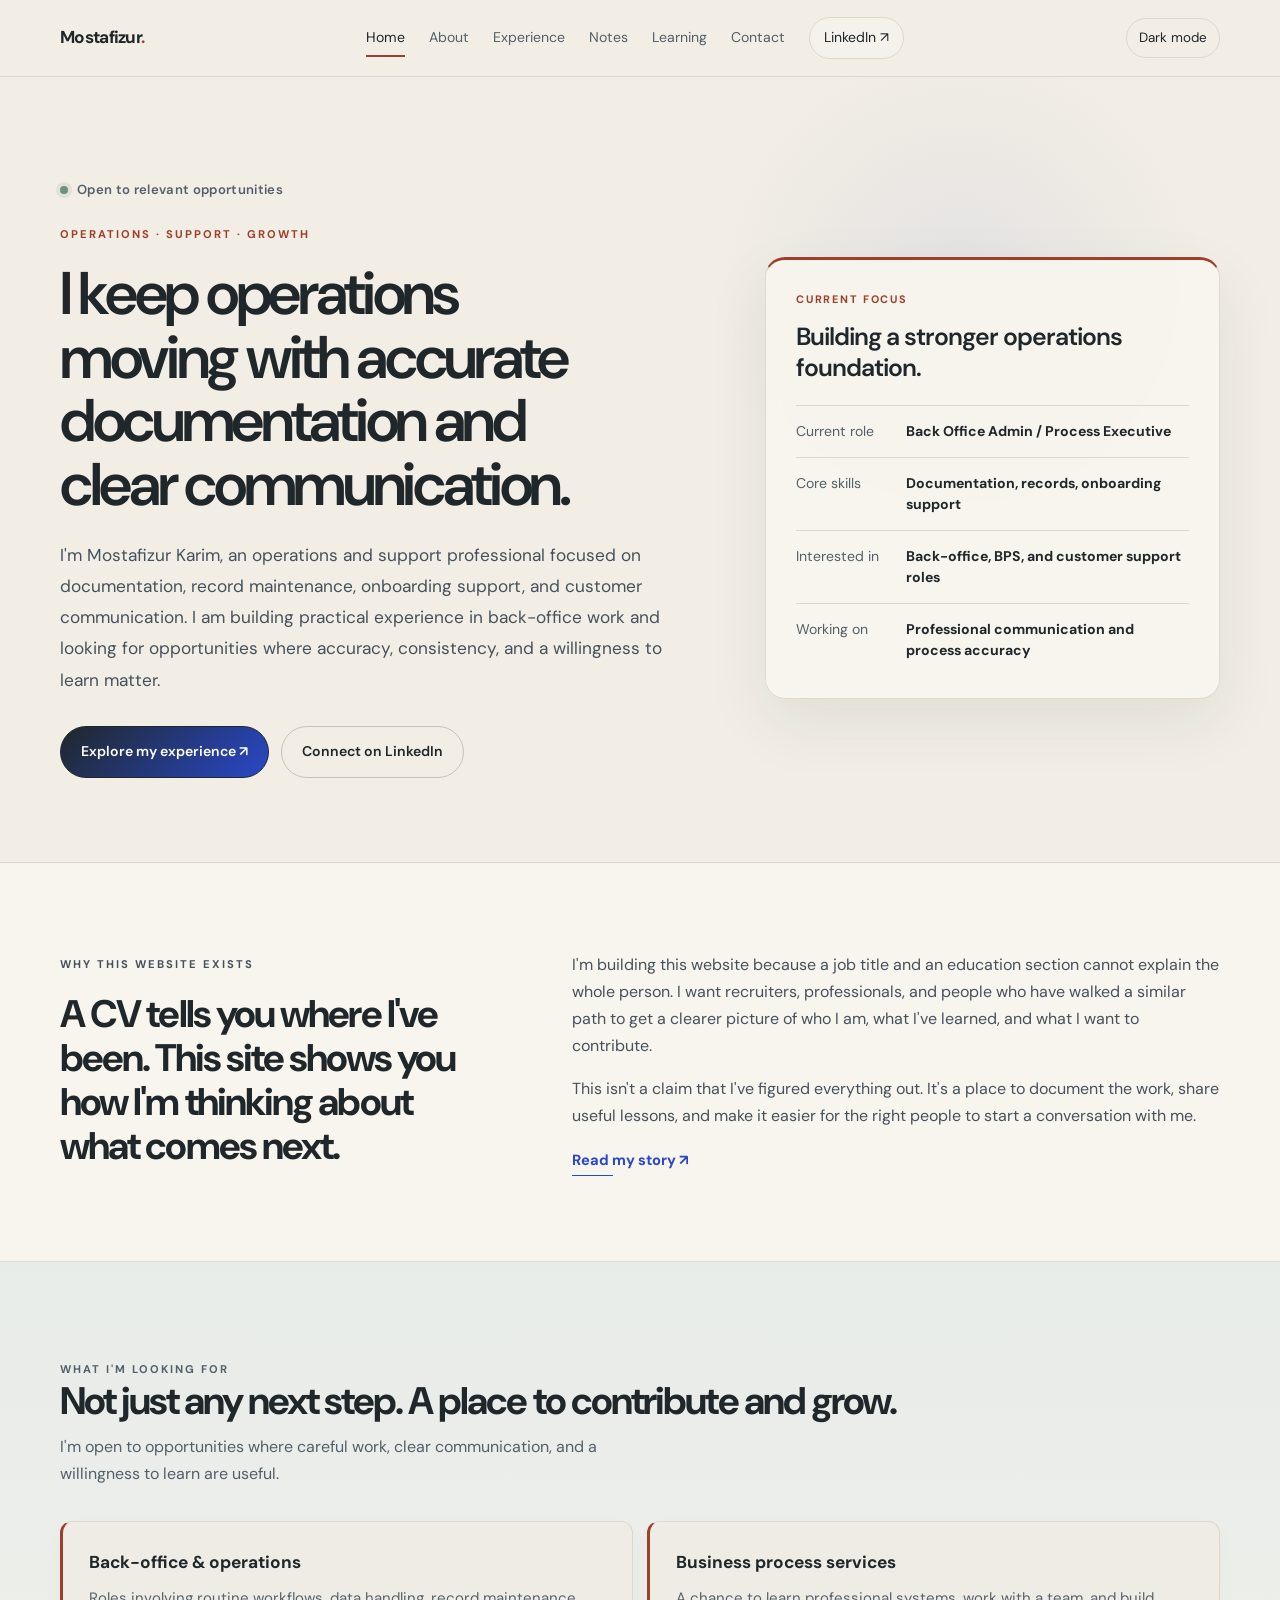
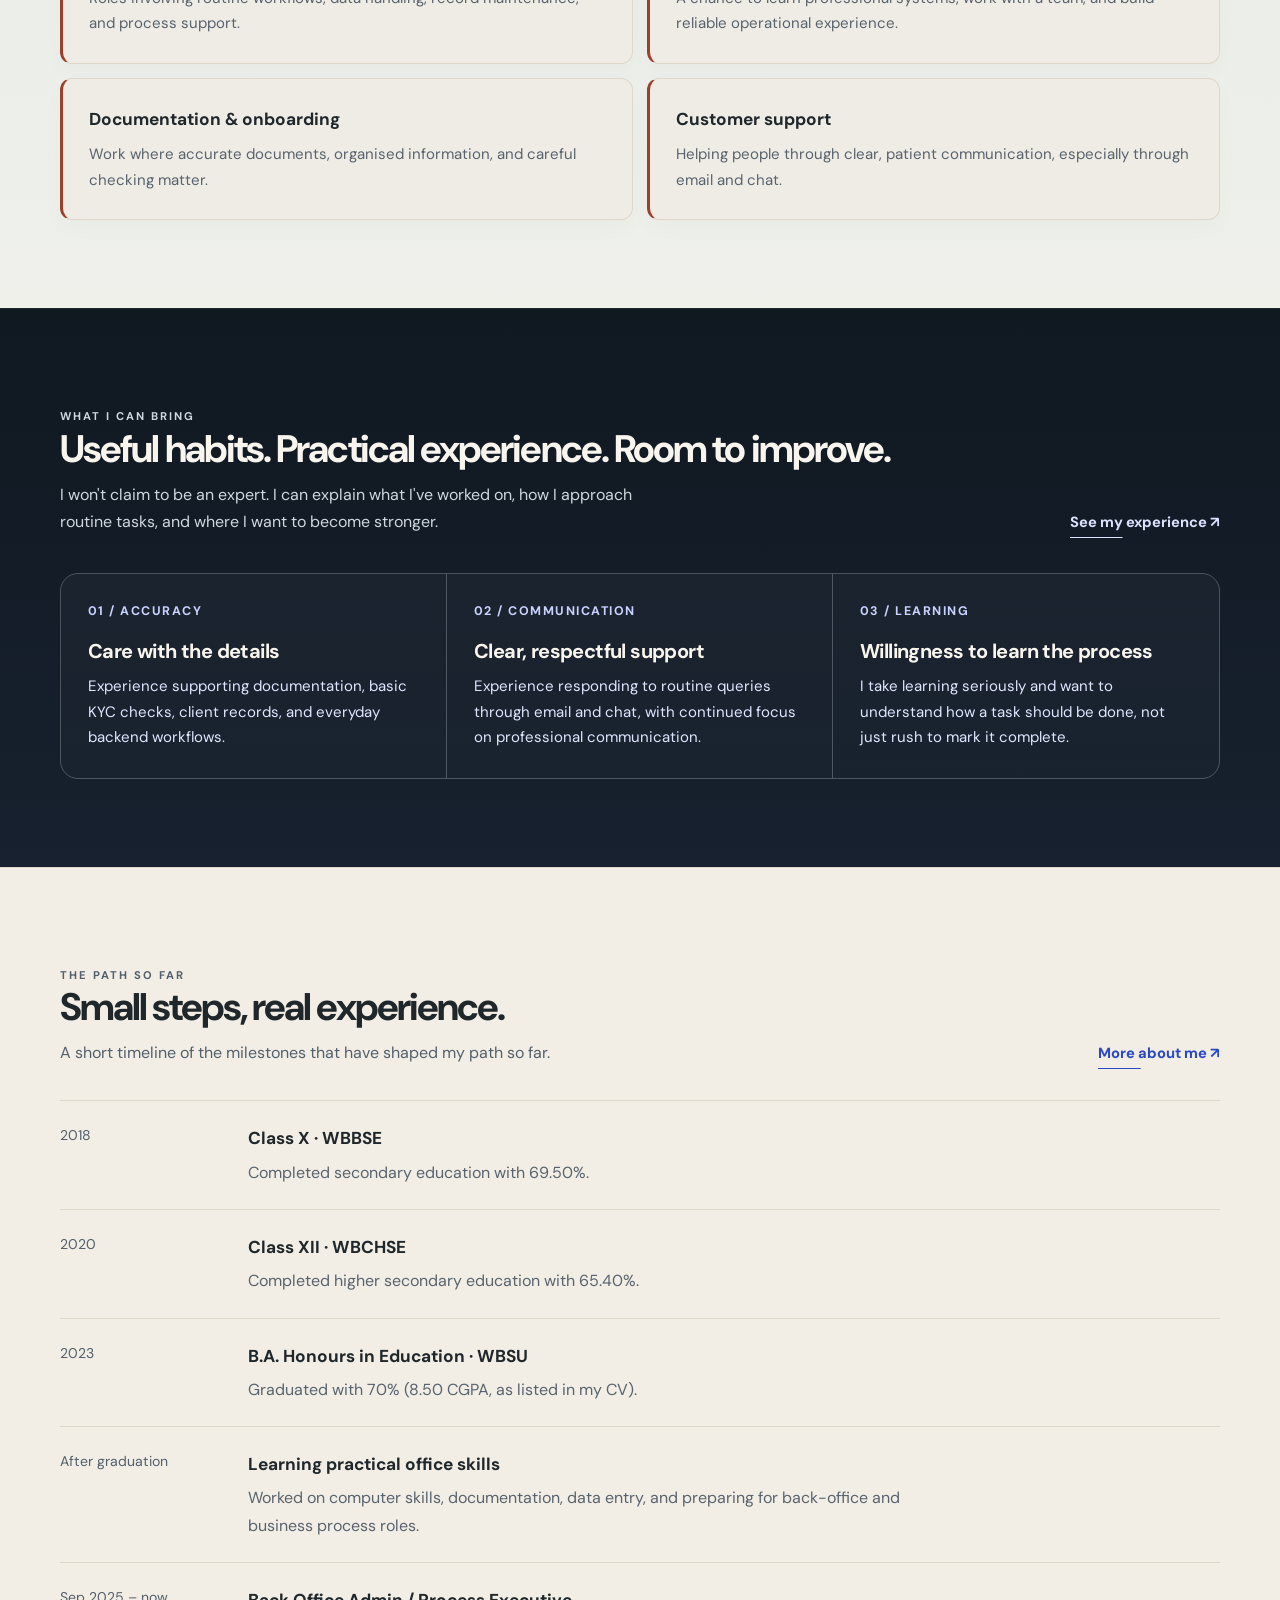
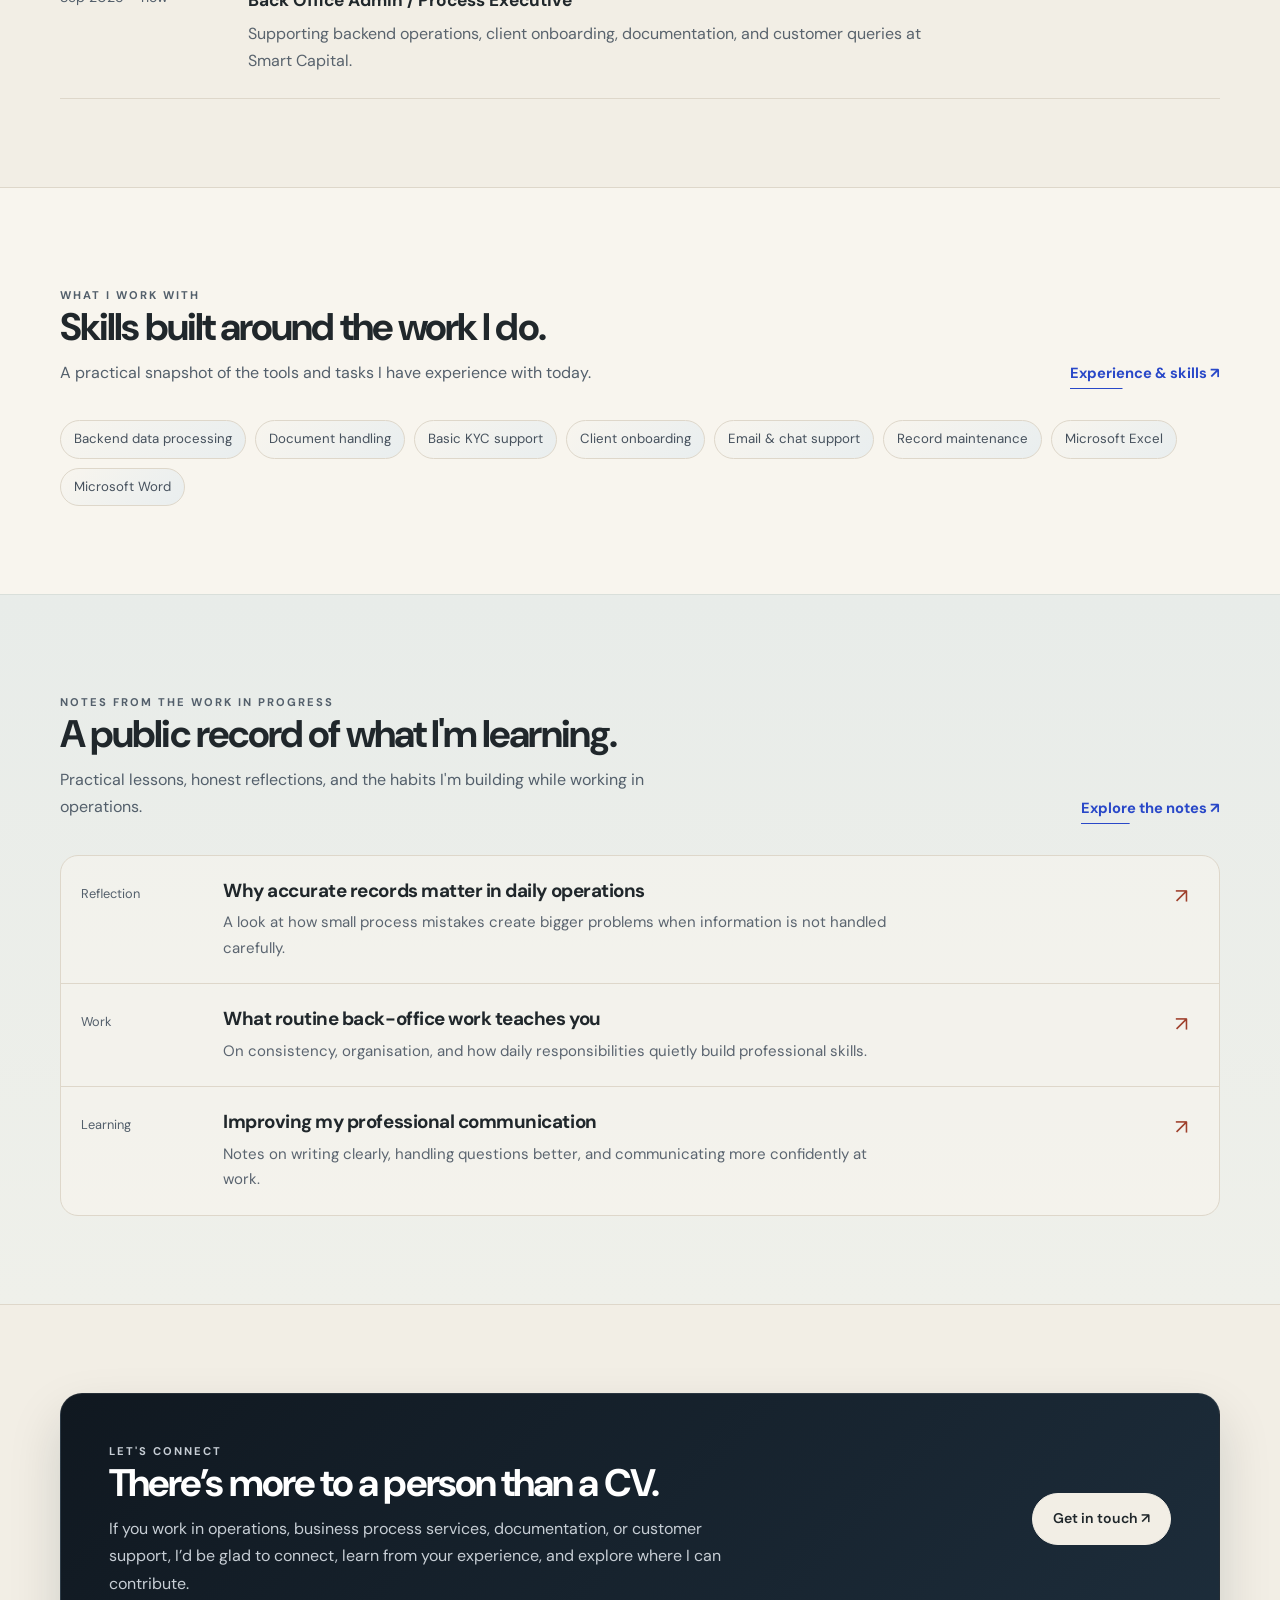
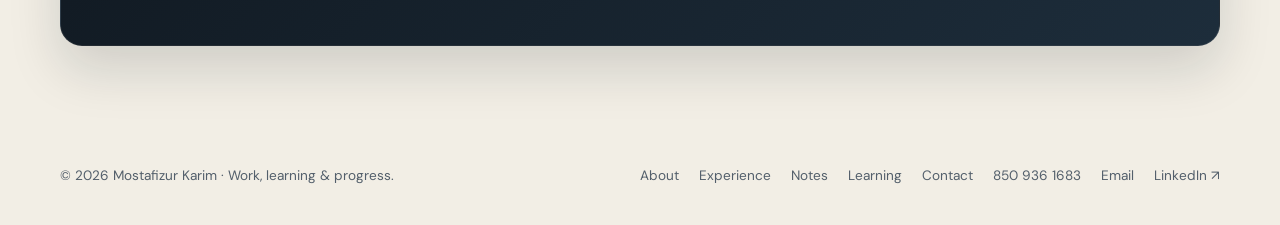
==== commit d898f308: "update" ====
--- a/index.html
+++ b/index.html
@@ -1,8 +1,8 @@
 <!doctype html>
 <html lang="en"><head><meta charset="utf-8"><meta name="viewport" content="width=device-width,initial-scale=1">
-<title>Home | Mostafizur Karim</title><meta name="description" content="Mostafizur Karim's personal portfolio, professional journey, experience, and learning notes.">
-<meta property="og:title" content="Home | Mostafizur Karim"><meta property="og:description" content="Mostafizur Karim's personal portfolio, professional journey, experience, and learning notes."><meta property="og:type" content="website">
-<link rel="stylesheet" href="assets/style.css"></head><body>
+<title>Mostafizur Karim | Operations &amp; Support Professional</title><meta name="description" content="Explore Mostafizur Karim's experience in back-office operations, documentation, onboarding support, and customer communication.">
+<meta property="og:title" content="Mostafizur Karim | Operations &amp; Support Professional"><meta property="og:description" content="Explore Mostafizur Karim's experience in back-office operations, documentation, onboarding support, and customer communication."><meta property="og:type" content="website">
+<link rel="icon" href="assets/favicon.svg" type="image/svg+xml"><link rel="stylesheet" href="assets/style.css"></head><body>
 <a class="skip-link" href="#main-content">Skip to content</a>
 <header class="site-header"><div class="wrap nav"><a class="brand" href="index.html">Mostafizur<span>.</span></a>
 <button class="menu-toggle" aria-expanded="false" aria-label="Toggle navigation">Menu</button><nav class="nav-links" aria-label="Main navigation"><a class="active" href="index.html">Home</a><a class="" href="about.html">About</a><a class="" href="experience.html">Experience</a><a class="" href="notes.html">Notes</a><a class="" href="learning.html">Learning</a><a class="" href="contact.html">Contact</a><a class="linkedin" href="https://www.linkedin.com/in/mostafizurx/" target="_blank" rel="noopener noreferrer">LinkedIn ↗</a></nav></div></header>
@@ -90,5 +90,5 @@
   <div class="wrap"><div class="cta"><div><p class="eyebrow">Let's connect</p><h2>There’s more to a person than a CV.</h2><p>If you work in operations, business process services, documentation, or customer support, I’d be glad to connect, learn from your experience, and explore where I can contribute.</p></div><a class="button" href="contact.html">Get in touch ↗</a></div></div>
 </section>
 </main>
-<footer class="wrap footer"><div>© <span data-year></span> Mostafizur Karim · Work, learning & progress.</div><div class="footer-links"><a href="https://www.linkedin.com/in/mostafizurx/" target="_blank" rel="noopener noreferrer">LinkedIn ↗</a></div></footer>
+<footer class="wrap footer"><div>© <span data-year></span> Mostafizur Karim · Work, learning & progress.</div><div class="footer-links"><a href="about.html">About</a><a href="experience.html">Experience</a><a href="notes.html">Notes</a><a href="learning.html">Learning</a><a href="contact.html">Contact</a><a href="tel:8509361683">850 936 1683</a><a href="mailto:mk@outlook.in">Email</a><a href="https://www.linkedin.com/in/mostafizurx/" target="_blank" rel="noopener noreferrer">LinkedIn ↗</a></div></footer>
 <script src="assets/site.js"></script></body></html>
--- a/assets/style.css
+++ b/assets/style.css
@@ -1,48 +1,55 @@
 @import url('https://fonts.googleapis.com/css2?family=DM+Sans:wght@400;500;600;700&family=Playfair+Display:wght@500;600&display=swap');
 :root{
- --paper:#F5F3ED;--ink:#17242B;--blue:#355E68;--coral:#A57C4C;--teal:#456F70;
- --slate:#58656B;--line:#E3DED3;--white:#FFFEFB;--pale-blue:#EEF2EF;--deep:#142126;
- --soft-mint:#EAFBF6;--soft-peach:#FFF0EB;--max:1160px
+ --paper:#F2EEE5;--ink:#20272B;--blue:#2948C8;--coral:#9E3F2B;--teal:#00696B;
+ --slate:#535F6B;--line:#DED7CA;--white:#F8F5EE;--pale-blue:#E8ECE9;--deep:#101820;
+ --body-copy:#46515d;--body-muted:#59636d;--soft-surface:#ECEFEF;--border-strong:#C9C1B4;
+ --soft-mint:#EAFBF6;--soft-peach:#FFF0EB;--max:1160px;
+ --font-body:"DM Sans",Arial,sans-serif;--font-accent:"Playfair Display",Georgia,serif
 }
 *{box-sizing:border-box}
-html{scroll-behavior:smooth;scroll-padding-top:90px}
-body{margin:0;background:var(--paper);color:var(--ink);font-family:"DM Sans",Arial,sans-serif;font-size:16px;line-height:1.7}
+html{scroll-behavior:smooth;scroll-padding-top:90px;overflow-x:clip}
+body{margin:0;background:var(--paper);color:var(--ink);font-family:var(--font-body);font-size:16px;line-height:1.7}
+body{overflow-x:clip}
+h1,h2,h3,h4,button{font-family:var(--font-body)}
 a{color:inherit;text-decoration:none}
 a:hover{color:var(--blue)}
 button,a{-webkit-tap-highlight-color:transparent}
 button{font:inherit}
 .wrap{width:min(var(--max),calc(100% - 48px));margin:auto}
-.site-header{border-bottom:1px solid var(--line);background:rgba(247,244,238,.96);position:sticky;top:0;z-index:10;backdrop-filter:blur(12px)}
-.nav{height:76px;display:flex;align-items:center;justify-content:space-between;gap:28px}
+.site-header{border-bottom:1px solid var(--line);background:rgba(242,238,229,.96);position:sticky;top:0;z-index:10;backdrop-filter:blur(12px)}
+.nav{height:76px;display:flex;align-items:center;justify-content:space-between;gap:16px}
 .brand{font-weight:700;letter-spacing:-.04em;font-size:1.08rem}
 .brand span{color:var(--coral)}
 .nav-links{display:flex;align-items:center;gap:24px;font-size:.88rem}
-.nav-links a{color:var(--slate);transition:color .18s ease, transform .18s ease}
+.nav-links a{position:relative;color:var(--slate);transition:color .22s ease, transform .22s ease}
+.nav-links a:not(.linkedin)::after{content:"";position:absolute;left:0;right:0;bottom:-7px;height:2px;background:var(--coral);transform:scaleX(0);transform-origin:left;transition:transform .22s ease}
+.nav-links a:not(.linkedin):hover::after,.nav-links a:not(.linkedin).active::after{transform:scaleX(1)}
 .nav-links a.active,.nav-links a:hover{color:var(--ink)}
-.nav-links a:hover{transform:translateY(-1px)}
-.nav-links .linkedin{border:1px solid var(--line);padding:8px 14px;border-radius:999px;color:var(--ink);background:rgba(255,254,251,.62);transition:all .18s ease}
-.nav-links .linkedin:hover{border-color:var(--blue);color:var(--blue);box-shadow:0 8px 20px rgba(41,72,200,.08)}
+.nav-links a:hover{transform:translateY(-2px)}
+.nav-links .linkedin{border:1px solid var(--line);padding:8px 14px;border-radius:999px;color:var(--ink);background:rgba(248,245,238,.55);transition:all .22s ease}
+.nav-links .linkedin:hover{border-color:var(--blue);color:var(--blue);box-shadow:0 8px 20px rgba(41,72,200,.12)}
 .theme-toggle{border:1px solid var(--line);padding:8px 12px;border-radius:999px;color:var(--ink);background:transparent;cursor:pointer;font-size:.84rem;min-height:40px}
-.theme-toggle:hover{border-color:var(--blue);color:var(--blue)}
+.theme-toggle,.menu-toggle{transition:transform .2s ease,border-color .2s ease,color .2s ease,background .2s ease,box-shadow .2s ease}
+.theme-toggle:hover,.menu-toggle:hover{transform:translateY(-2px);border-color:var(--blue);color:var(--blue);box-shadow:0 7px 18px rgba(41,72,200,.1)}
 .menu-toggle{display:none;background:transparent;border:1px solid var(--line);padding:8px 11px;border-radius:4px;color:var(--ink)}
 .hero{position:relative;isolation:isolate;padding:102px 0 84px;display:grid;grid-template-columns:minmax(0,1.15fr) minmax(310px,.85fr);gap:clamp(48px,7vw,92px);align-items:center}
-.hero::before{content:"";position:absolute;z-index:-1;width:min(520px,100%);height:520px;right:0;top:-50px;border-radius:50%;background:radial-gradient(circle,rgba(165,124,76,.11),rgba(165,124,76,0) 68%);pointer-events:none}
+.hero::before{content:"";position:absolute;z-index:-1;width:min(520px,100%);height:520px;right:0;top:-50px;border-radius:50%;background:radial-gradient(circle,rgba(41,72,200,.07),rgba(41,72,200,0) 68%);pointer-events:none}
 .hero>div:first-child{animation:fadeUp .65s ease both}
 .availability{display:flex;align-items:center;gap:9px;margin:0 0 24px;color:var(--slate);font-size:.82rem;font-weight:600;letter-spacing:.025em}
 .availability span{width:8px;height:8px;border-radius:50%;background:#6E927D;box-shadow:0 0 0 4px rgba(110,146,125,.13)}
 .eyebrow{font-size:.7rem;text-transform:uppercase;letter-spacing:.18em;font-weight:700;color:var(--coral);margin:0 0 18px}
-.hero h1,.page-intro h1{font-family:"Playfair Display",Georgia,serif;font-size:clamp(2.8rem,4.7vw,4.5rem);font-weight:500;line-height:1.055;letter-spacing:-.045em;margin:0 0 24px;max-width:720px;text-wrap:balance}
-.hero h1 em,.page-intro h1 em{font-family:"Playfair Display",Georgia,serif;font-weight:500;letter-spacing:-.05em;color:var(--teal)}
-.lead{font-size:1.08rem;color:#46515d;max-width:620px;line-height:1.8}
+.hero h1,.page-intro h1{font-size:clamp(2.8rem,4.7vw,4.5rem);font-weight:600;line-height:1.055;letter-spacing:-.055em;margin:0 0 24px;max-width:720px;text-wrap:balance}
+.hero h1 em,.page-intro h1 em{font-family:var(--font-accent);font-weight:500;letter-spacing:-.05em;color:var(--teal)}
+.lead{font-size:1.08rem;color:var(--body-copy);max-width:620px;line-height:1.8}
 .actions{display:flex;gap:12px;flex-wrap:wrap;margin-top:30px}
-.button{display:inline-flex;align-items:center;justify-content:center;padding:13px 20px;border:1px solid var(--ink);background:var(--ink);color:white;border-radius:999px;font-weight:600;font-size:.88rem;transition:transform .2s ease,box-shadow .2s ease,background .2s ease,border-color .2s ease}
-.button:hover{background:var(--blue);border-color:var(--blue);color:white;transform:translateY(-2px);box-shadow:0 12px 26px rgba(23,36,43,.16)}
-.button.secondary{background:transparent;color:var(--ink);border-color:#CFC9BC}
+.button{display:inline-flex;align-items:center;justify-content:center;padding:13px 20px;border:1px solid var(--ink);background:linear-gradient(135deg,var(--ink),var(--blue));color:white;border-radius:999px;font-weight:600;font-size:.88rem;transition:transform .24s cubic-bezier(.2,.7,.2,1),box-shadow .24s ease,background .24s ease,border-color .24s ease}
+.button:hover{background:linear-gradient(135deg,var(--blue),var(--teal));border-color:var(--blue);color:white;transform:translateY(-4px);box-shadow:0 14px 28px rgba(41,72,200,.24)}
+.button.secondary{background:transparent;color:var(--ink);border-color:var(--border-strong)}
 .button.secondary:hover{border-color:var(--coral);color:var(--coral);background:rgba(165,124,76,.07)}
-.focus-note{background:rgba(255,254,251,.86);border:1px solid rgba(227,222,211,.9);border-top:3px solid var(--coral);padding:30px 30px 22px;box-shadow:0 24px 64px rgba(23,36,43,.08);border-radius:20px;animation:fadeUp .7s .08s ease both;backdrop-filter:blur(10px);transition:transform .25s ease,box-shadow .25s ease}
-.focus-note:hover{transform:translateY(-3px);box-shadow:0 30px 72px rgba(23,36,43,.12)}
+.focus-note{background:rgba(248,245,238,.9);border:1px solid rgba(222,215,202,.9);border-top:3px solid var(--coral);padding:30px 30px 22px;box-shadow:0 24px 64px rgba(23,32,42,.08);border-radius:20px;animation:fadeUp .7s .08s ease both;backdrop-filter:blur(10px);transition:transform .28s cubic-bezier(.2,.7,.2,1),box-shadow .28s ease,border-color .28s ease}
+.focus-note:hover{transform:translateY(-6px);box-shadow:0 32px 72px rgba(23,32,42,.16);border-color:rgba(158,63,43,.35)}
 .focus-note .note-label{font-size:.68rem;letter-spacing:.16em;text-transform:uppercase;color:var(--coral);font-weight:700}
-.focus-note h2{font-family:"Playfair Display",Georgia,serif;font-size:1.72rem;font-weight:500;letter-spacing:-.035em;margin:12px 0 22px;line-height:1.25}
+.focus-note h2{font-size:1.55rem;font-weight:600;letter-spacing:-.04em;margin:12px 0 22px;line-height:1.25}
 .focus-row{padding:15px 0;border-top:1px solid var(--line);display:grid;grid-template-columns:96px 1fr;gap:14px;font-size:.88rem;line-height:1.5}
 .focus-row span:first-child{color:var(--slate)}
 @keyframes fadeUp{0%{opacity:0;transform:translateY(16px)}100%{opacity:1;transform:translateY(0)}}
@@ -50,63 +57,69 @@
 .section{padding:88px 0;border-top:1px solid var(--line)}
 .section--paper{background:var(--paper)}
 .section--white{background:var(--white)}
-.section--pale-blue{background:linear-gradient(180deg,var(--pale-blue),#F5F6F2);border-color:#DFE5E0}
-.section--ink{background:linear-gradient(145deg,#142126,#1B2C31);color:var(--white);border-color:var(--ink)}
-.section--blue{background:linear-gradient(135deg,#355E68,#4E7477);color:var(--white);border-color:#355E68}
+.section--pale-blue{background:linear-gradient(180deg,var(--pale-blue),#EFF0EA);border-color:#D9DFDA}
+.section--ink{background:linear-gradient(180deg,#101820,#17212f);color:var(--white);border-color:var(--ink)}
+.section--blue{background:linear-gradient(135deg,var(--blue),#4a6dff);color:var(--white);border-color:var(--blue)}
 .section--ink .eyebrow,.section--blue .eyebrow{color:#D7DFFF}
 .section--ink .section-head p,.section--ink .muted,.section--blue .section-head p{color:#D1D7DE}
 .section--ink .text-link,.section--blue .text-link{color:#DDE3FF}
 .section-head{display:flex;align-items:end;justify-content:space-between;gap:24px;margin-bottom:34px}
 .section-head h2,.section h2{font-size:clamp(1.85rem,3vw,2.65rem);line-height:1.15;letter-spacing:-.05em;margin:0}
 .section-head p{color:var(--slate);margin:10px 0 0;max-width:590px}
-.text-link{color:var(--blue);font-weight:700;font-size:.92rem;white-space:nowrap}
+.text-link{position:relative;color:var(--blue);font-weight:700;font-size:.92rem;white-space:nowrap;display:inline-block;transition:color .2s ease,transform .2s ease}
+.text-link::after{content:"";position:absolute;left:0;right:0;bottom:-3px;height:1px;background:currentColor;transform:scaleX(.35);transform-origin:left;transition:transform .22s ease}
+.text-link:hover{color:var(--coral);transform:translateX(3px)}
+.text-link:hover::after{transform:scaleX(1)}
 .timeline{border-top:1px solid var(--line)}
-.timeline-item{display:grid;grid-template-columns:160px 1fr;gap:28px;padding:23px 0;border-bottom:1px solid var(--line);transition:transform .18s ease, background .18s ease}
-.timeline-item:hover{transform:translateX(4px);background:rgba(41,72,200,.02)}
+.timeline-item{display:grid;grid-template-columns:160px 1fr;gap:28px;padding:23px 0;border-bottom:1px solid var(--line);transition:transform .24s ease,border-color .24s ease,background .24s ease}
+.timeline-item:hover{transform:translateX(8px);background:rgba(41,72,200,.045);border-color:rgba(41,72,200,.25)}
 .timeline-date{font-size:.88rem;color:var(--slate)}
 .timeline-item h3{margin:0 0 5px;font-size:1.08rem}
-.timeline-item p{margin:0;color:#59636d;max-width:720px}
+.timeline-item p{margin:0;color:var(--body-muted);max-width:720px}
 .section--ink .timeline{border-color:#3C4651}
 .section--ink .timeline-item{border-color:#3C4651}
 .section--ink .timeline-date,.section--ink .timeline-item p{color:#C3CBD3}
 .section--ink .timeline-item h3{color:white}
 .split{display:grid;grid-template-columns:.8fr 1.2fr;gap:80px;align-items:center}
 .split > div{min-width:0}
-.split p{margin-top:0;color:#4f5a65}
+.split p{margin-top:0;color:var(--body-copy)}
 .section--ink .split p{color:#D1D7DE}
-.quote{font-family:"Playfair Display",Georgia,serif;font-size:clamp(1.7rem,3vw,2.6rem);line-height:1.35;letter-spacing:-.03em;margin:0}
-.article-list{border-top:1px solid var(--line);border:1px solid var(--line);border-radius:18px;overflow:hidden;background:rgba(255,255,255,.25)}
-.article{display:grid;grid-template-columns:120px 1fr 24px;gap:22px;align-items:start;padding:22px 0;border-bottom:1px solid var(--line);padding-left:20px;padding-right:20px;transition:transform .18s ease, background .18s ease}
+.quote{font-family:var(--font-body);font-size:clamp(1.7rem,3vw,2.6rem);line-height:1.35;letter-spacing:-.03em;margin:0}
+.article-list{border-top:1px solid var(--line);border:1px solid var(--line);border-radius:18px;overflow:hidden;background:rgba(248,245,238,.48)}
+.article{display:grid;grid-template-columns:120px 1fr 24px;gap:22px;align-items:start;padding:22px 0;border-bottom:1px solid var(--line);padding-left:20px;padding-right:20px;transition:padding .24s ease,background .24s ease,box-shadow .24s ease}
 .article:last-child{border-bottom:0}
-.article:hover{transform:translateX(4px);background:rgba(41,72,200,.02)}
+.article:hover{padding-left:28px;background:rgba(41,72,200,.06);box-shadow:inset 3px 0 var(--coral)}
 .article-meta{font-size:.8rem;color:var(--slate);padding-top:5px}
 .article h3{font-size:1.18rem;letter-spacing:-.025em;line-height:1.35;margin:0 0 7px}
 .article p{margin:0;color:#5b6570;font-size:.94rem;max-width:680px}
 .arrow{color:var(--coral);font-size:1.3rem}
 .skill-list{display:flex;flex-wrap:wrap;gap:9px;margin-top:22px}
-.skill-list span{border:1px solid var(--line);border-radius:999px;padding:7px 13px;font-size:.83rem;color:#46515d;background:linear-gradient(135deg,#ffffff,#f3f8f5);transition:all .18s ease}
-.skill-list span:hover{transform:translateY(-1px);border-color:var(--blue);color:var(--blue);box-shadow:0 8px 18px rgba(41,72,200,.06)}
+.skill-list span{border:1px solid var(--line);border-radius:999px;padding:7px 13px;font-size:.83rem;color:var(--body-copy);background:linear-gradient(135deg,var(--white),#E9EEEF);transition:transform .22s ease,border-color .22s ease,color .22s ease,box-shadow .22s ease}
+.skill-list span:hover{transform:translateY(-4px) scale(1.03);border-color:var(--blue);color:var(--blue);box-shadow:0 9px 20px rgba(41,72,200,.14)}
 .section--ink .skill-list span{border-color:#4A5662;background:#202B36;color:#E4E8ED}
 .section--blue .skill-list span{border-color:rgba(255,255,255,.35);background:rgba(255,255,255,.1);color:white}
 .reason-grid{display:grid;grid-template-columns:repeat(3,1fr);gap:0;border:1px solid rgba(255,255,255,.24);margin-top:38px;border-radius:18px;overflow:hidden}
-.reason-card{padding:27px;border-right:1px solid rgba(255,255,255,.24);background:linear-gradient(180deg,rgba(255,255,255,.03),rgba(255,255,255,.01));transition:transform .18s ease, background .18s ease}
-.reason-card:hover{transform:translateY(-2px);background:linear-gradient(180deg,rgba(255,255,255,.08),rgba(255,255,255,.02))}
+.reason-card{padding:27px;border-right:1px solid rgba(255,255,255,.24);background:linear-gradient(180deg,rgba(255,255,255,.03),rgba(255,255,255,.01));transition:transform .26s ease,background .26s ease,box-shadow .26s ease}
+.reason-card:hover{transform:translateY(-5px);background:linear-gradient(180deg,rgba(255,255,255,.12),rgba(255,255,255,.025));box-shadow:0 18px 36px rgba(0,0,0,.16)}
 .reason-card:last-child{border-right:0}
 .reason-num{font-size:.78rem;letter-spacing:.12em;color:#C9D3FF;font-weight:700}
 .reason-card h3{font-size:1.25rem;line-height:1.3;letter-spacing:-.03em;margin:16px 0 10px}
 .reason-card p{color:#E1E6FF;font-size:.94rem;margin:0}
 .value-grid{display:grid;grid-template-columns:repeat(2,1fr);gap:14px;margin-top:28px}
-.value-card{padding:26px;background:var(--white);border:1px solid var(--line);border-left:3px solid var(--coral);border-radius:12px;box-shadow:0 8px 24px rgba(23,32,42,.025);transition:transform .22s ease, box-shadow .22s ease, border-color .22s ease}
-.value-card:hover{transform:translateY(-4px);box-shadow:0 18px 36px rgba(23,32,42,.08);border-color:#D4C6AD}
+.value-card{padding:26px;background:#EEECE5;border:1px solid var(--line);border-left:3px solid var(--coral);border-radius:12px;box-shadow:0 8px 24px rgba(23,32,42,.025);transition:transform .28s cubic-bezier(.2,.7,.2,1),box-shadow .28s ease,border-color .28s ease}
+.value-card:hover{transform:translateY(-7px);box-shadow:0 20px 40px rgba(23,32,42,.13);border-color:var(--coral)}
 .value-card h3{margin:0 0 8px;font-size:1.08rem}
-.value-card p{margin:0;color:#59636d;font-size:.94rem}
-.cta{padding:48px;background:linear-gradient(135deg,#142126,#1B2C31);color:white;display:flex;align-items:center;justify-content:space-between;gap:32px;border:1px solid rgba(255,255,255,.08);border-radius:22px;box-shadow:0 24px 52px rgba(16,24,32,.15)}
+.value-card p{margin:0;color:var(--body-muted);font-size:.94rem}
+.cta{padding:48px;background:linear-gradient(135deg,#101820,#1d2d3b);color:white;display:flex;align-items:center;justify-content:space-between;gap:32px;border:1px solid rgba(255,255,255,.08);border-radius:22px;box-shadow:0 24px 52px rgba(16,24,32,.15);transition:transform .28s ease,box-shadow .28s ease}
+.cta:hover{transform:translateY(-4px);box-shadow:0 30px 60px rgba(16,24,32,.2)}
 .cta h2{font-size:clamp(1.8rem,3vw,2.7rem);line-height:1.15;letter-spacing:-.05em;margin:0 0 10px}
 .cta p{color:#c7ced5;margin:0;max-width:620px}
 .cta .button{background:var(--paper);border-color:var(--paper);color:var(--ink);white-space:nowrap}
 .cta .button:hover{background:#fff;border-color:#fff;box-shadow:0 12px 26px rgba(0,0,0,.22)}
 .footer{padding:30px 0 38px;display:flex;justify-content:space-between;gap:24px;color:var(--slate);font-size:.85rem}
-.footer-links{display:flex;gap:20px}
+.footer-links{display:flex;flex-wrap:wrap;justify-content:flex-end;gap:12px 20px}
+.footer a{transition:color .2s ease,transform .2s ease}
+.footer a:hover{color:var(--coral);transform:translateY(-2px)}
 .page-intro{padding:82px 0 54px;max-width:880px}
 .page-intro h1{font-size:clamp(2.7rem,5vw,4.4rem)}
 .page-intro .lead{max-width:760px}
@@ -115,8 +128,8 @@
 .prose{max-width:760px}
 .prose h2{font-size:1.55rem;letter-spacing:-.04em;margin:42px 0 12px}
 .prose h2:first-child{margin-top:0}
-.prose p{color:#46515d;margin:0 0 18px}
-.prose ul{padding-left:20px;color:#46515d}
+.prose p{color:var(--body-copy);margin:0 0 18px}
+.prose ul{padding-left:20px;color:var(--body-copy)}
 .prose li{margin:7px 0}
 .info-block{border-left:3px solid var(--blue);padding:3px 0 3px 20px;margin:28px 0}
 .info-block p{margin:0}
@@ -124,19 +137,30 @@
 .job-head h2{margin:0 0 5px;font-size:1.6rem}
 .muted{color:var(--slate)}
 .job-date{font-size:.88rem;color:var(--slate);white-space:nowrap}
-.skill-group{padding:24px 0;border-bottom:1px solid var(--line)}
+.skill-group{padding:24px 0 24px 14px;border-bottom:1px solid var(--line);border-left:2px solid transparent;transition:padding .22s ease,border-color .22s ease,background .22s ease}
+.skill-group:hover{padding-left:22px;border-left-color:var(--coral);background:linear-gradient(90deg,rgba(158,63,43,.055),transparent 72%)}
 .skill-group h3{margin:0 0 7px}
-.skill-group p{margin:0;color:#59636d}
+.skill-group p{margin:0;color:var(--body-muted)}
 .contact-links{display:grid;grid-template-columns:1fr 1fr;gap:16px;margin-top:30px}
-.contact-link{border:1px solid var(--line);border-radius:12px;padding:20px;background:rgba(255,255,255,.3);transition:transform .2s ease,border-color .2s ease,box-shadow .2s ease}
-.contact-link:hover{transform:translateY(-3px);border-color:var(--coral);box-shadow:0 14px 28px rgba(23,32,42,.07)}
+.contact-link{border:1px solid var(--line);border-radius:12px;padding:20px;background:rgba(248,245,238,.45);transition:transform .25s cubic-bezier(.2,.7,.2,1),border-color .25s ease,box-shadow .25s ease,background .25s ease}
+.contact-link:hover{transform:translateY(-6px);border-color:var(--coral);background:#F8F5EE;box-shadow:0 16px 32px rgba(23,32,42,.12)}
 .contact-link small{display:block;color:var(--slate);margin-bottom:5px}
 .contact-link strong{overflow-wrap:anywhere}
-.empty-state{padding:28px;border:1px dashed #c8ced4;border-radius:14px;color:var(--slate);background:rgba(255,255,255,.38)}
+.contact-form{max-width:680px;margin:42px 0 0;padding:28px;border:1px solid var(--line);border-radius:16px;background:rgba(248,245,238,.5)}
+.contact-form h2{margin:0 0 20px;font-size:1.5rem}
+.contact-form label{display:block;margin:16px 0 6px;font-weight:600}
+.contact-form input,.contact-form textarea{display:block;width:100%;min-width:0;padding:12px 14px;border:1px solid var(--border-strong);border-radius:8px;background:var(--white);color:var(--ink);font:inherit}
+.contact-form textarea{resize:vertical}
+.contact-form input:focus,.contact-form textarea:focus{outline:3px solid var(--blue);outline-offset:2px;border-color:var(--blue)}
+.contact-form button{margin-top:20px;cursor:pointer}
+.form-status{min-height:1.7em;margin:14px 0 0;color:var(--teal);font-weight:600}
+.form-status.is-error{color:var(--coral)}
+.empty-state{padding:28px;border:1px dashed #c8c3b8;border-radius:14px;color:var(--slate);background:rgba(248,245,238,.48);transition:transform .24s ease,border-color .24s ease,box-shadow .24s ease}
+.empty-state:hover{transform:translateY(-3px);border-color:var(--blue);box-shadow:0 12px 28px rgba(23,32,42,.07)}
 .article-body{max-width:740px;padding-bottom:90px}
 .article-body h1{font-size:clamp(2.5rem,5vw,4rem);letter-spacing:-.06em;line-height:1.1}
 .article-body .meta{color:var(--slate);font-size:.9rem;margin:18px 0 36px}
-.article-body p{color:#46515d;font-size:1.07rem;line-height:1.9}
+.article-body p{color:var(--body-copy);font-size:1.07rem;line-height:1.9}
 .article-body h2{margin-top:40px;letter-spacing:-.04em}
 .notice{font-size:.85rem;color:var(--slate);border-top:1px solid var(--line);padding-top:18px;margin-top:28px}
 .notes-section{padding-top:0;border-top:0}
@@ -146,13 +170,20 @@
 a:focus-visible,button:focus-visible{outline:3px solid var(--blue);outline-offset:3px}
 .skip-link{position:fixed;left:16px;top:12px;z-index:30;padding:10px 16px;background:var(--ink);color:var(--white);border-radius:4px;transform:translateY(-160%);transition:transform .18s}
 .skip-link:focus{transform:translateY(0);color:var(--white)}
-html[data-theme="dark"]{color-scheme:dark;--paper:#111820;--ink:#EDF2F7;--blue:#8FB2B0;--coral:#D0AD7D;--teal:#91BCB7;--slate:#A8B4C0;--line:#34414E;--white:#19232D;--pale-blue:#182522;--deep:#0B1117}
+html[data-theme="dark"]{color-scheme:dark;--paper:#111820;--ink:#EDF2F7;--blue:#9BB0FF;--coral:#FF987F;--teal:#76D0CC;--slate:#A8B4C0;--line:#34414E;--white:#19232D;--pale-blue:#182433;--deep:#0B1117;--body-copy:#C5D0DA;--body-muted:#C5D0DA;--soft-surface:#202B36;--border-strong:#586675}
 html[data-theme="dark"] body{background:linear-gradient(180deg,var(--paper),#151F29);color:var(--ink)}
 html[data-theme="dark"] .site-header{background:rgba(17,24,32,.96)}
 html[data-theme="dark"] .nav-links .linkedin{background:rgba(255,255,255,.04)}
-html[data-theme="dark"] .hero::before{background:radial-gradient(circle,rgba(165,124,76,.1),rgba(165,124,76,0) 68%)}
+html[data-theme="dark"] .hero::before{background:radial-gradient(circle,rgba(155,176,255,.1),rgba(155,176,255,0) 68%)}
 html[data-theme="dark"] .availability{color:#C5D0DA}
-html[data-theme="dark"] .focus-note{background:rgba(25,35,45,.9);border-color:#34414E}
+html[data-theme="dark"] .focus-note{background:rgba(25,35,45,.9);border-color:#34414E;border-top-color:var(--coral)}
+html[data-theme="dark"] .value-card{background:#1A2530}
+html[data-theme="dark"] .contact-link{background:rgba(255,255,255,.035)}
+html[data-theme="dark"] .contact-form{background:rgba(255,255,255,.025)}
+html[data-theme="dark"] .contact-link:hover{background:#202B36}
+html[data-theme="dark"] .empty-state{border-color:#536170;background:rgba(255,255,255,.025)}
+html[data-theme="dark"] .article-list{background:rgba(255,255,255,.025)}
+html[data-theme="dark"] .skill-list span{background:#202B36}
 html[data-theme="dark"] .section--white{background:#151F29}
 html[data-theme="dark"] .section--pale-blue{background:linear-gradient(180deg,#182433,#151F29);border-color:#2B3A4A}
 html[data-theme="dark"] .section--paper{background:#111820}
@@ -160,23 +191,23 @@
 html[data-theme="dark"] .section--ink,
 html[data-theme="dark"] .section--blue{color:#EDF2F7}
 html[data-theme="dark"] .cta{background:linear-gradient(135deg,#0B1218,#111B25);color:#EDF2F7}
-html[data-theme="dark"] .lead{color:#C5D0DA}
 html[data-theme="dark"] .timeline-item p,
 html[data-theme="dark"] .split p,
 html[data-theme="dark"] .prose p,
 html[data-theme="dark"] .prose ul,
 html[data-theme="dark"] .article p,
 html[data-theme="dark"] .article-body p,
-html[data-theme="dark"] .skill-group p{color:#C5D0DA}
+html[data-theme="dark"] .skill-group p{color:var(--body-copy)}
 html[data-theme="dark"] .skill-list span{color:#D4DEE8;background:#202B36;border-color:#3A4856}
 html[data-theme="dark"] .value-card{background:#1A2530;box-shadow:0 10px 30px rgba(0,0,0,.12)}
-html[data-theme="dark"] .value-card p{color:#C5D0DA}
-html[data-theme="dark"] .button{background:linear-gradient(135deg,#355E68,#4E7477);border-color:transparent;color:#FFFFFF}
-html[data-theme="dark"] .button:hover{background:linear-gradient(135deg,#426D74,#60877F)}
+html[data-theme="dark"] .button{background:linear-gradient(135deg,#2948DB,#3B52B8);border-color:transparent;color:#FFFFFF}
+html[data-theme="dark"] .button:hover{background:linear-gradient(135deg,#3D5EF0,#4967D3)}
 html[data-theme="dark"] .button.secondary{background:transparent;color:var(--ink);border-color:#586675}
 html[data-theme="dark"] .button.secondary:hover{background:rgba(255,152,127,.08);border-color:var(--coral);color:var(--coral)}
 html[data-theme="dark"] .contact-link{background:rgba(255,255,255,.035)}
 html[data-theme="dark"] .empty-state{background:rgba(255,255,255,.025);border-color:#536170}
+html[data-theme="dark"] .skill-group:hover{background:linear-gradient(90deg,rgba(255,152,127,.08),transparent 72%)}
+html[data-theme="dark"] .contact-link:hover{background:#202B36}
 @media(max-width:900px){
  .nav{height:68px}.menu-toggle{display:block}
  .nav-links{display:none;position:absolute;left:0;right:0;top:68px;padding:20px 24px 24px;background:var(--paper);border-bottom:1px solid var(--line);flex-direction:column;align-items:stretch;gap:14px}
@@ -229,7 +260,12 @@
 @media(max-width:480px){
  body{font-size:15px}
  .wrap{width:calc(100% - 28px)}
+ .nav{gap:8px}
+ .brand{font-size:.98rem}
+ .menu-toggle{padding:7px 8px}
+ .theme-toggle{padding:7px 8px;font-size:.72rem;white-space:nowrap}
  .actions{flex-direction:column;align-items:stretch}
  .actions .button{width:100%;min-height:48px}
+ .contact-form{padding:20px}
 }
 @media(prefers-reduced-motion:reduce){html{scroll-behavior:auto}*,*::before,*::after{animation:none!important;transition:none!important}}
